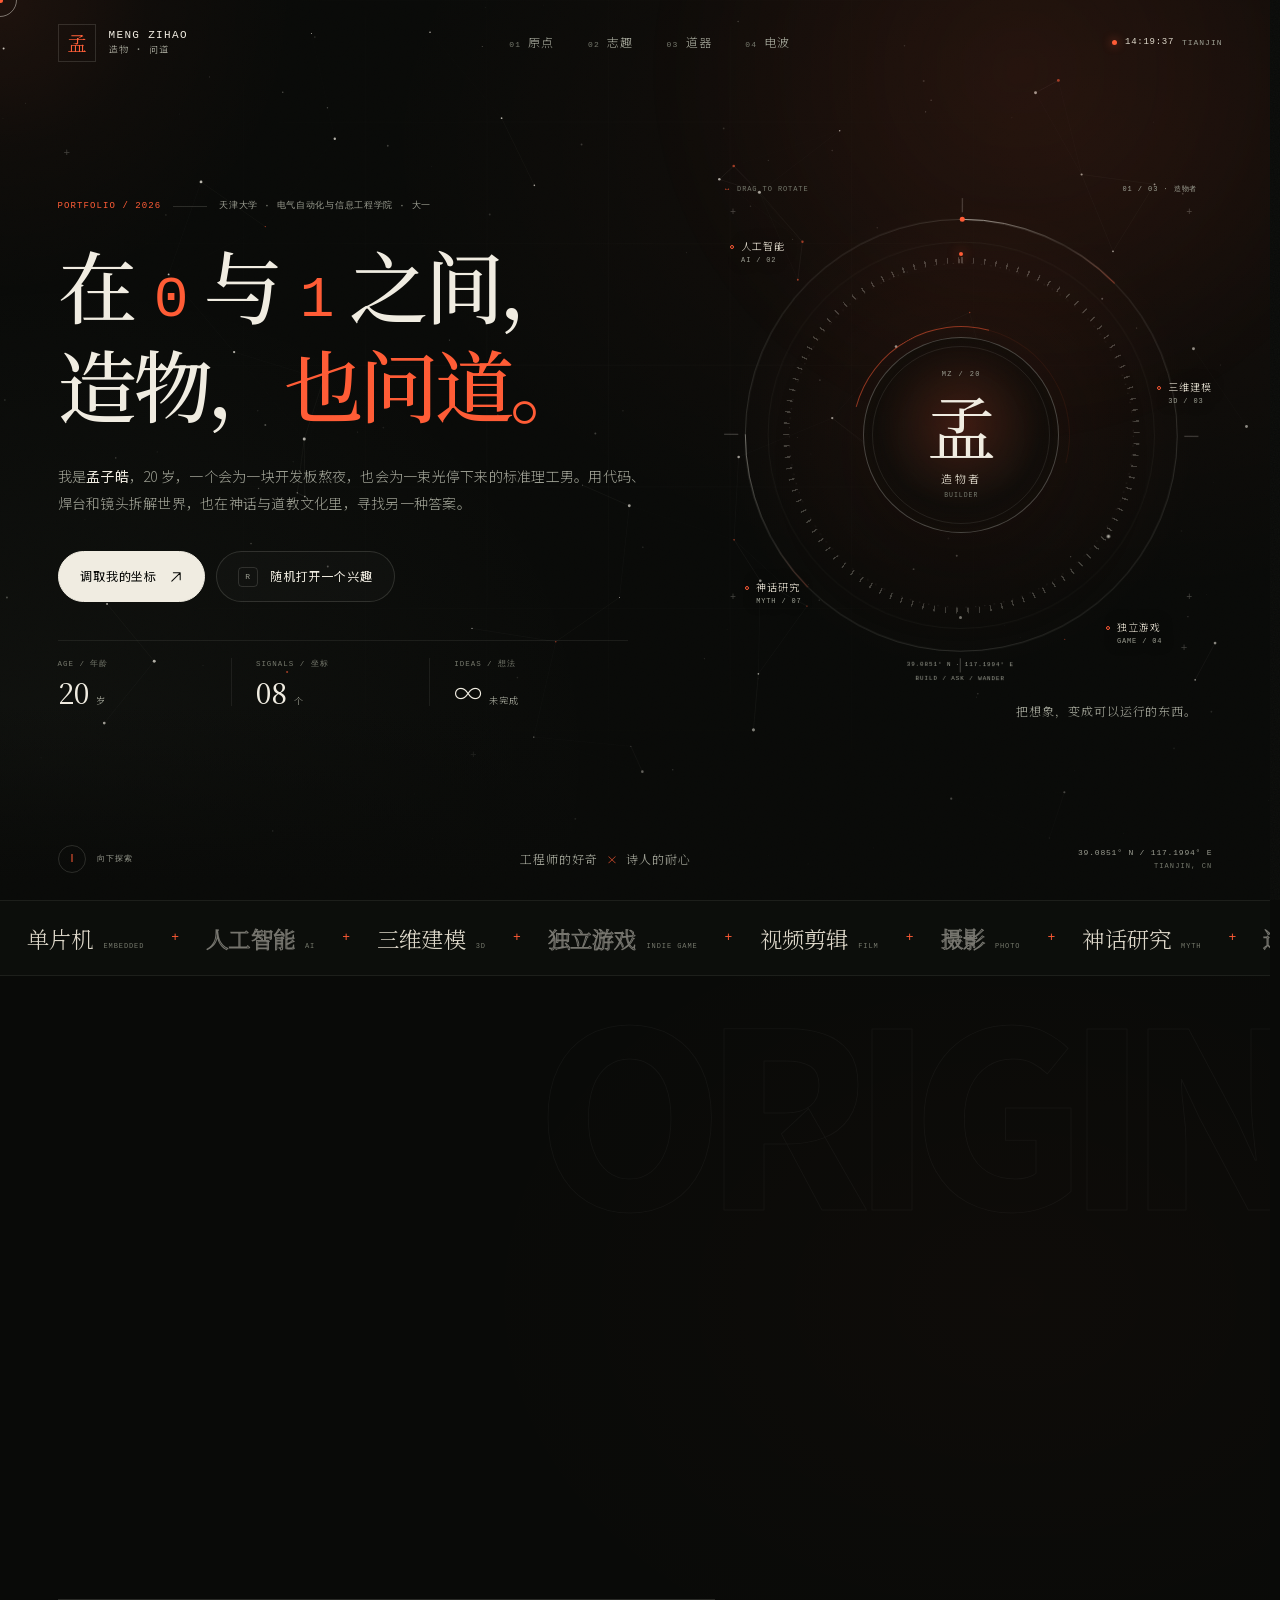
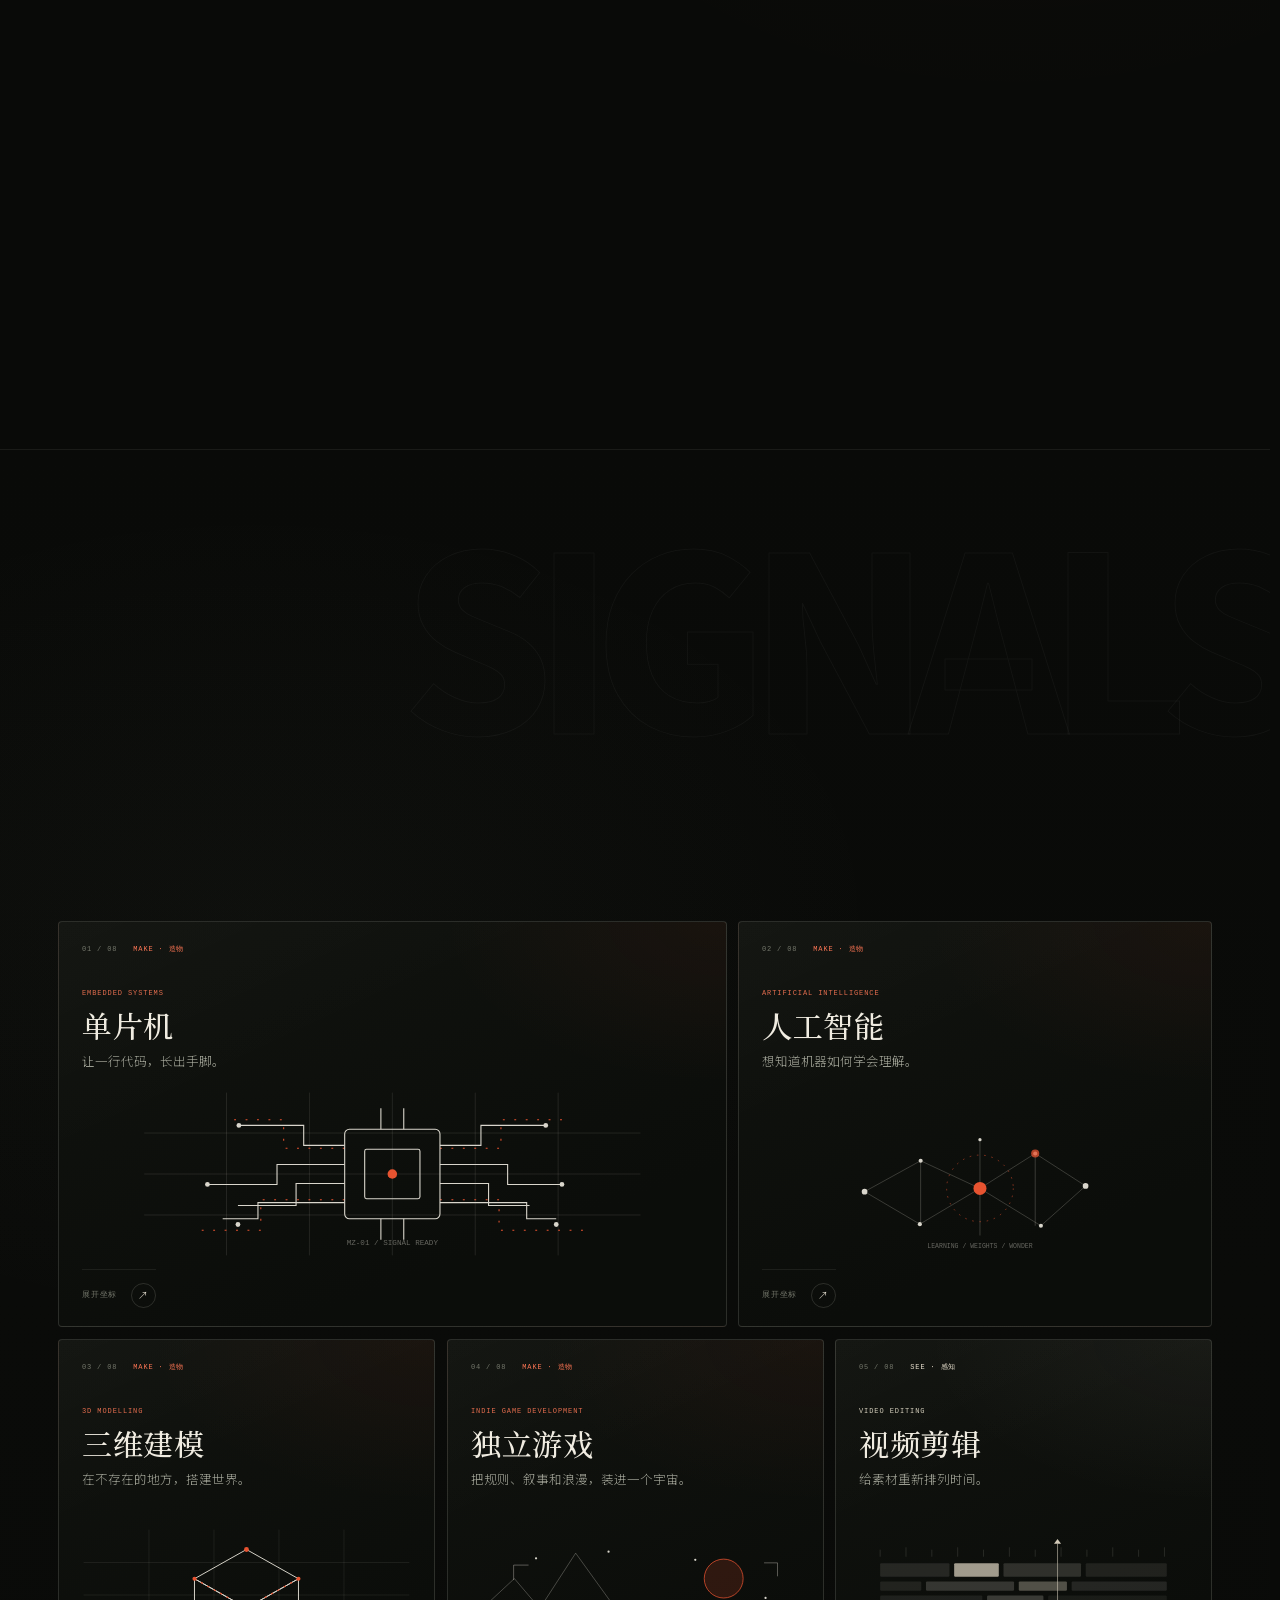
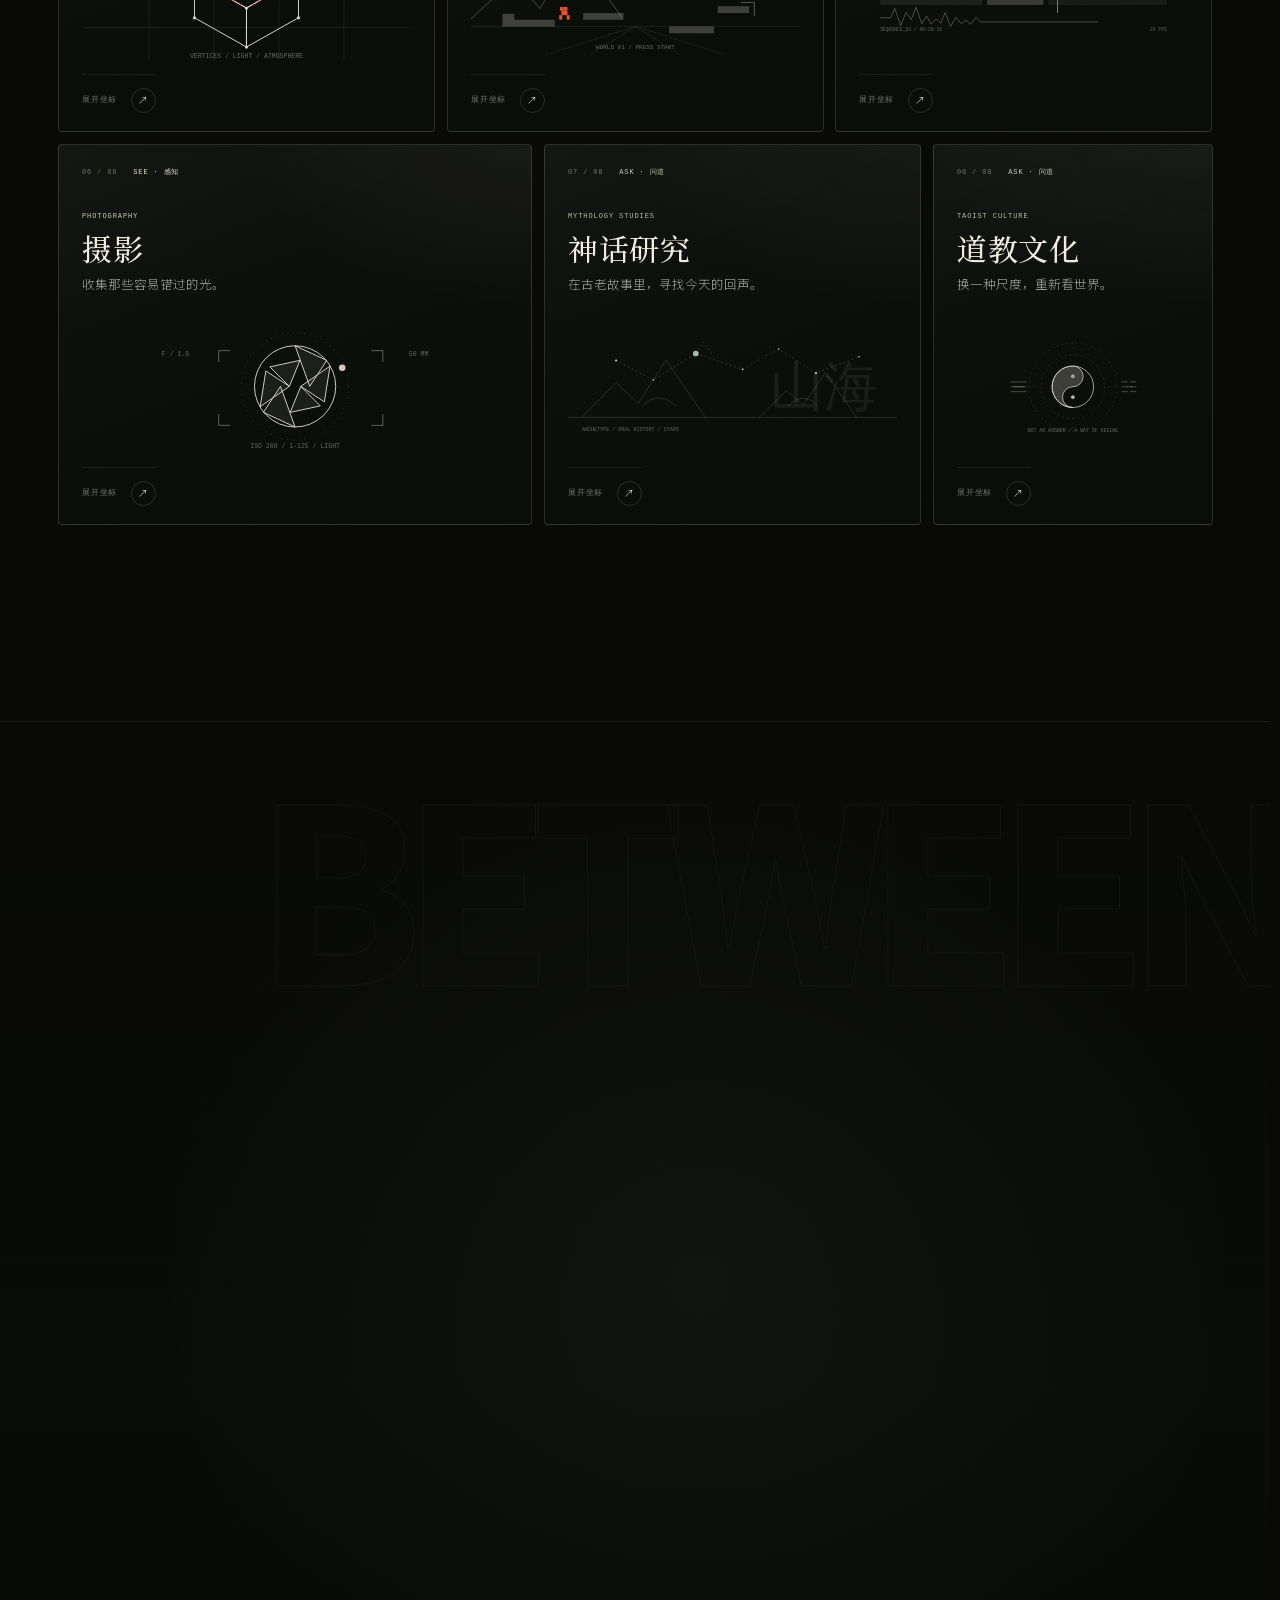
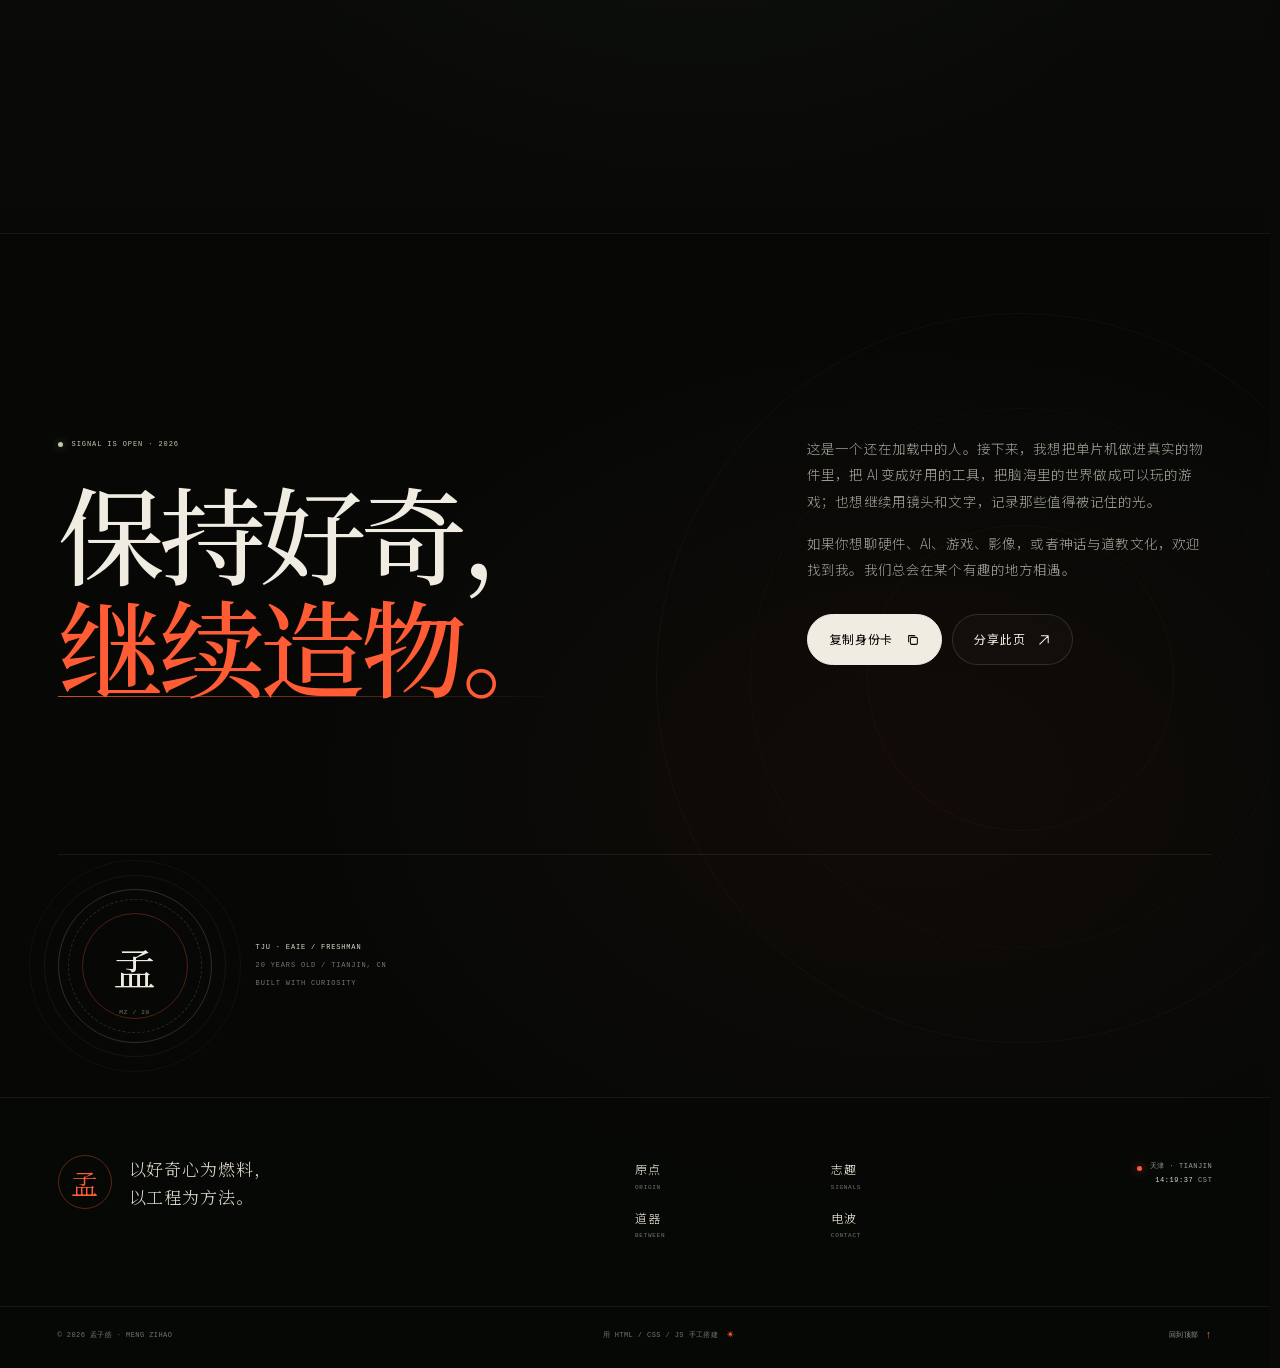
==== index.html @ 726aa1b9 "Add the personal site" ====
<!DOCTYPE html>
<html lang="zh-CN">
<head>
  <meta charset="UTF-8">
  <meta name="viewport" content="width=device-width, initial-scale=1.0">
  <meta name="theme-color" content="#090a08">
  <meta name="author" content="孟子皓">
  <meta name="description" content="孟子皓，天津大学电气自动化与信息工程学院大一学生。用代码、焊台与镜头拆解世界，也在神话与道教文化里寻找另一种答案。">
  <meta property="og:type" content="website">
  <meta property="og:title" content="孟子皓 · 造物与问道">
  <meta property="og:description" content="在 0 与 1 之间，造物，也问道。天津大学电气自动化与信息工程学院大一学生孟子皓的个人坐标。">
  <meta property="og:locale" content="zh_CN">
  <meta name="twitter:card" content="summary">
  <meta name="twitter:title" content="孟子皓 · 造物与问道">
  <meta name="twitter:description" content="在 0 与 1 之间，造物，也问道。">
  <title>孟子皓 · 造物与问道</title>
  <link rel="icon" href="data:image/svg+xml,%3Csvg xmlns='http://www.w3.org/2000/svg' viewBox='0 0 64 64'%3E%3Crect width='64' height='64' rx='12' fill='%23090a08'/%3E%3Ctext x='32' y='44' font-size='38' text-anchor='middle' fill='%23ff5b35' font-family='serif'%3E孟%3C/text%3E%3C/svg%3E">
  <link rel="stylesheet" href="assets/fonts.css">
  <link rel="stylesheet" href="assets/style.css">
</head>
<body class="is-loading">

  <div class="loader" id="loader" aria-hidden="true">
    <div class="loader-grid"></div>
    <div class="loader-top">
      <span>MENG ZIHAO</span>
      <span>PERSONAL INDEX / 2026</span>
    </div>
    <div class="loader-center">
      <span class="loader-mark">孟</span>
      <div class="loader-copy">
        <span class="loader-cn">正在建立信号连接</span>
        <span class="loader-en">INITIALIZING CURIOSITY</span>
      </div>
    </div>
    <div class="loader-bottom">
      <span>LOADING EXPERIENCE</span>
      <span class="loader-count" id="loaderCount">000</span>
    </div>
    <div class="loader-track"><span id="loaderBar"></span></div>
  </div>

  <div class="pointer-glow" aria-hidden="true"></div>
  <div class="grain" aria-hidden="true"></div>
  <div class="cursor-dot" id="cursorDot" aria-hidden="true"></div>
  <div class="cursor-ring" id="cursorRing" aria-hidden="true"><span>↗</span></div>
  <a class="skip-link" href="#main">跳到主要内容</a>

  <div class="scroll-progress" aria-hidden="true"><span id="progressBar"></span></div>

  <header class="site-header" id="siteHeader">
    <div class="header-inner">
      <a href="#top" class="brand" aria-label="孟子皓个人主页，回到顶部">
        <span class="brand-mark">孟</span>
        <span class="brand-type">MENG ZIHAO<small>造物 · 问道</small></span>
      </a>

      <nav class="desktop-nav" aria-label="主导航">
        <a href="#origin" class="nav-link" data-nav="origin"><span>01</span>原点</a>
        <a href="#signals" class="nav-link" data-nav="signals"><span>02</span>志趣</a>
        <a href="#dao" class="nav-link" data-nav="dao"><span>03</span>道器</a>
        <a href="#contact" class="nav-link" data-nav="contact"><span>04</span>电波</a>
      </nav>

      <div class="header-tools">
        <div class="header-clock" aria-label="天津当前时间">
          <span class="live-dot"></span>
          <span id="clock">--:--:--</span>
          <em>TIANJIN</em>
        </div>
        <button class="menu-toggle" id="menuToggle" type="button" aria-label="打开菜单" aria-expanded="false" aria-controls="mobileMenu">
          <span></span><span></span>
        </button>
      </div>
    </div>
  </header>

  <div class="mobile-menu" id="mobileMenu" aria-hidden="true">
    <div class="mobile-menu-inner">
      <span class="mobile-menu-label">INDEX / 目录</span>
      <nav aria-label="移动端导航">
        <a href="#origin"><span>01</span><strong>原点</strong><em>ORIGIN</em></a>
        <a href="#signals"><span>02</span><strong>志趣</strong><em>SIGNALS</em></a>
        <a href="#dao"><span>03</span><strong>道器</strong><em>BETWEEN</em></a>
        <a href="#contact"><span>04</span><strong>电波</strong><em>TRANSMISSION</em></a>
      </nav>
      <div class="mobile-menu-foot">
        <span>TJU · EAIE / 20</span>
        <span>保持好奇，继续造物。</span>
      </div>
    </div>
  </div>

  <main id="main">
    <section class="hero" id="top" aria-labelledby="heroTitle">
      <canvas id="field" aria-hidden="true"></canvas>
      <div class="hero-ambient" aria-hidden="true">
        <span class="hero-aura"></span>
        <span class="hero-cross cross-1">+</span>
        <span class="hero-cross cross-2">+</span>
        <span class="hero-cross cross-3">+</span>
        <span class="hero-grid"></span>
      </div>

      <div class="hero-inner page-pad">
        <div class="hero-copy">
          <div class="hero-kicker" data-hero="1">
            <span class="kicker-tag">PORTFOLIO / 2026</span>
            <span class="kicker-line"></span>
            <span class="kicker-text">天津大学 · 电气自动化与信息工程学院 · 大一</span>
          </div>

          <h1 class="hero-title" id="heroTitle">
            <span class="title-line"><span class="title-inner">在 <i>0</i> 与 <i>1</i> 之间，</span></span>
            <span class="title-line"><span class="title-inner">造物，<em>也问道。</em></span></span>
          </h1>

          <p class="hero-lede" data-hero="2">
            我是<strong>孟子皓</strong>，20 岁，一个会为一块开发板熬夜，也会为一束光停下来的<span class="no-wrap">标准理工男</span>。<span class="no-wrap">用代码</span>、焊台和镜头拆解世界，也在神话与道教文化里，寻找另一种答案。
          </p>

          <div class="hero-actions" data-hero="3">
            <a class="btn btn-solid magnetic" href="#signals">
              <span>调取我的坐标</span>
              <svg class="arr" viewBox="0 0 16 16" aria-hidden="true"><path d="M3.2 12.8 12.8 3.2M5 3.2h7.8V11"/></svg>
            </a>
            <button class="btn btn-ghost magnetic" id="randomInterest" type="button">
              <kbd>R</kbd>
              <span>随机打开一个兴趣</span>
            </button>
          </div>

          <dl class="hero-stats" data-hero="4">
            <div>
              <dt>AGE / 年龄</dt>
              <dd><span class="counter" data-target="20">00</span><small>岁</small></dd>
            </div>
            <div>
              <dt>SIGNALS / 坐标</dt>
              <dd><span class="counter" data-target="8">00</span><small>个</small></dd>
            </div>
            <div>
              <dt>IDEAS / 想法</dt>
              <dd><span class="infinity">∞</span><small>未完成</small></dd>
            </div>
          </dl>
        </div>

        <div class="hero-visual" data-hero="5">
          <div class="artifact-wrap">
            <div class="artifact" id="artifact" aria-label="互动星盘，可拖动旋转；点击中心切换身份关键词">
              <span class="artifact-corner ac-tl" aria-hidden="true">+</span>
              <span class="artifact-corner ac-tr" aria-hidden="true">+</span>
              <span class="artifact-corner ac-bl" aria-hidden="true">+</span>
              <span class="artifact-corner ac-br" aria-hidden="true">+</span>

              <div class="artifact-stage" id="artifactStage">
                <svg class="artifact-svg" id="artifactSvg" viewBox="0 0 640 640" aria-hidden="true">
                  <defs>
                    <radialGradient id="haloGrad">
                      <stop offset="0" stop-color="#ff5b35" stop-opacity=".11"></stop>
                      <stop offset=".5" stop-color="#ff5b35" stop-opacity=".035"></stop>
                      <stop offset="1" stop-color="#ff5b35" stop-opacity="0"></stop>
                    </radialGradient>
                    <linearGradient id="arcGrad" x1="0" y1="0" x2="1" y2="1">
                      <stop offset="0" stop-color="#f0ece1" stop-opacity=".7"></stop>
                      <stop offset=".55" stop-color="#f0ece1" stop-opacity=".05"></stop>
                      <stop offset="1" stop-color="#ff5b35" stop-opacity=".8"></stop>
                    </linearGradient>
                  </defs>
                  <circle cx="320" cy="320" r="300" fill="url(#haloGrad)"></circle>
                  <circle class="orbit-base" cx="320" cy="320" r="275"></circle>
                  <circle class="orbit-faint" cx="320" cy="320" r="246"></circle>
                  <circle class="orbit-dash" cx="320" cy="320" r="219"></circle>
                  <path class="orbit-arc" d="M320 45a275 275 0 0 1 194.4 80.6"></path>
                  <path class="orbit-arc orbit-arc-2" d="M45 320a275 275 0 0 0 80.6 194.4"></path>
                  <g class="orbit-satellite-ring">
                    <circle cx="320" cy="45" r="3.2" fill="#ff5b35"></circle>
                    <circle cx="508" cy="448" r="2.2" fill="#f0ece1" opacity=".7"></circle>
                  </g>
                  <g class="orbit-crosses">
                    <path d="M320 18v18M320 604v18M18 320h18M604 320h18"></path>
                  </g>
                  <g class="orbit-data">
                    <text x="320" y="614" text-anchor="middle">39.0851° N · 117.1994° E</text>
                    <text x="320" y="632" text-anchor="middle">BUILD / ASK / WANDER</text>
                  </g>
                </svg>

                <div class="artifact-ticks" aria-hidden="true"></div>
                <span class="orbit-satellite orbit-satellite-a" aria-hidden="true"></span>
                <span class="orbit-satellite orbit-satellite-b" aria-hidden="true"></span>

                <div class="artifact-labels" aria-hidden="true">
                  <span class="art-label art-label-1">人工智能<small>AI / 02</small></span>
                  <span class="art-label art-label-2">三维建模<small>3D / 03</small></span>
                  <span class="art-label art-label-3">神话研究<small>MYTH / 07</small></span>
                  <span class="art-label art-label-4">独立游戏<small>GAME / 04</small></span>
                </div>

                <button class="artifact-core" id="coreBtn" type="button" aria-label="点击切换身份关键词">
                  <span class="core-ripple" id="coreRipple" aria-hidden="true"></span>
                  <span class="core-kicker">MZ / 20</span>
                  <span class="core-glyph" id="coreGlyph">孟</span>
                  <span class="core-label" id="coreLabel">造物者</span>
                  <span class="core-en" id="coreEn">BUILDER</span>
                </button>
              </div>

              <div class="artifact-bottom">
                <span class="drag-hint"><i>↔</i><span class="drag-mouse">DRAG TO ROTATE</span><span class="drag-touch">TAP THE CORE</span></span>
                <span class="core-state" id="coreState">01 / 03 · 造物者</span>
              </div>
            </div>
            <p class="artifact-note" id="artifactNote" aria-live="polite">把想象，变成可以运行的东西。</p>
          </div>
        </div>
      </div>

      <div class="hero-bottom page-pad" data-hero="6">
        <a class="scroll-cue" href="#origin" aria-label="向下滚动到原点">
          <span class="scroll-ring"><i></i></span>
          <span>向下探索</span>
        </a>
        <p class="hero-motto">工程师的好奇 <i>×</i> 诗人的耐心</p>
        <div class="hero-coords">
          <span>39.0851° N / 117.1994° E</span>
          <em>TIANJIN, CN</em>
        </div>
      </div>
    </section>

    <div class="signal-strip" aria-hidden="true">
      <div class="strip-track">
        <div class="strip-group">
          <span>单片机<small>EMBEDDED</small></span><i>+</i>
          <span class="strip-outline">人工智能<small>AI</small></span><i>+</i>
          <span>三维建模<small>3D</small></span><i>+</i>
          <span class="strip-outline">独立游戏<small>INDIE GAME</small></span><i>+</i>
          <span>视频剪辑<small>FILM</small></span><i>+</i>
          <span class="strip-outline">摄影<small>PHOTO</small></span><i>+</i>
          <span>神话研究<small>MYTH</small></span><i>+</i>
          <span class="strip-outline">道教文化<small>TAOISM</small></span><i>+</i>
        </div>
        <div class="strip-group">
          <span>单片机<small>EMBEDDED</small></span><i>+</i>
          <span class="strip-outline">人工智能<small>AI</small></span><i>+</i>
          <span>三维建模<small>3D</small></span><i>+</i>
          <span class="strip-outline">独立游戏<small>INDIE GAME</small></span><i>+</i>
          <span>视频剪辑<small>FILM</small></span><i>+</i>
          <span class="strip-outline">摄影<small>PHOTO</small></span><i>+</i>
          <span>神话研究<small>MYTH</small></span><i>+</i>
          <span class="strip-outline">道教文化<small>TAOISM</small></span><i>+</i>
        </div>
      </div>
    </div>

    <section class="section origin" id="origin" aria-labelledby="originTitle">
      <span class="ghost-word ghost-origin" aria-hidden="true">ORIGIN</span>
      <div class="section-shell page-pad">
        <div class="section-marker reveal">
          <span class="section-num">01</span>
          <span class="section-label">原点 / ORIGIN</span>
          <span class="section-rule"></span>
          <span class="section-side">SCROLL / 001</span>
        </div>

        <div class="origin-grid">
          <div class="origin-main">
            <h2 class="display-heading reveal" id="originTitle">
              标准理工男，<br><em>不标准</em>的好奇心。
            </h2>

            <div class="origin-copy">
              <p class="lead reveal" style="--delay:.06s">
                我今年 20 岁，在天津大学电气自动化与信息工程学院读大一。喜欢把东西拆开，研究它为什么能工作；更享受把它重新装回去时，让它多出一点原来说明书里没有的功能。
              </p>
              <p class="reveal" style="--delay:.12s">
                单片机、人工智能、三维建模和独立游戏，是我和「造物」相处的四种方式；摄影、剪辑、神话与道教文化，则是我理解世界、安放想象的方式。理性和浪漫并不冲突——它们只是同一套系统里，两条互相校准的信号。
              </p>
            </div>

            <div class="principles">
              <article class="principle reveal" style="--delay:.04s">
                <span class="principle-num">01</span>
                <div class="principle-body">
                  <h3>先拆开 <em>DECONSTRUCT</em></h3>
                  <p>看到一个东西，先想知道它怎么运转。</p>
                </div>
                <span class="principle-icon" aria-hidden="true">+</span>
              </article>
              <article class="principle reveal" style="--delay:.1s">
                <span class="principle-num">02</span>
                <div class="principle-body">
                  <h3>再动手 <em>MAKE</em></h3>
                  <p>让想法通电，变成能看见、能触摸的结果。</p>
                </div>
                <span class="principle-icon" aria-hidden="true">+</span>
              </article>
              <article class="principle reveal" style="--delay:.16s">
                <span class="principle-num">03</span>
                <div class="principle-body">
                  <h3>留一点白 <em>LEAVE SPACE</em></h3>
                  <p>给未知留位置，答案才有继续生长的可能。</p>
                </div>
                <span class="principle-icon" aria-hidden="true">+</span>
              </article>
            </div>
          </div>

          <aside class="origin-aside reveal" style="--delay:.08s" aria-label="孟子皓身份卡">
            <div class="id-card" id="idCard" data-tilt>
              <span class="id-shine" aria-hidden="true"></span>
              <div class="id-top">
                <span>IDENTITY / 001</span>
                <span class="id-status"><i></i>ACTIVE</span>
              </div>

              <div class="id-main">
                <span class="id-avatar">孟</span>
                <div class="id-name">
                  <h3>孟子皓</h3>
                  <p>MENG ZIHAO</p>
                </div>
                <span class="id-age">20</span>
              </div>

              <div class="id-line"></div>

              <dl class="id-data">
                <div><dt>学校 / SCHOOL</dt><dd>天津大学</dd></div>
                <div><dt>学院 / FACULTY</dt><dd>电气自动化与信息工程学院</dd></div>
                <div><dt>阶段 / YEAR</dt><dd>本科一年级</dd></div>
                <div><dt>坐标 / BASE</dt><dd>天津 · TIANJIN</dd></div>
              </dl>

              <div class="id-tags">
                <span>标准理工男</span>
                <span>造物中</span>
                <span>好奇心过载</span>
              </div>

              <div class="id-bottom">
                <div class="id-barcode" aria-hidden="true"></div>
                <div class="id-sign">
                  <span>SIGNAL</span>
                  <svg viewBox="0 0 84 22" aria-hidden="true">
                    <path d="M1 11h8l4-8 5 16 5-12 4 7 5-11 4 16 5-8h9l4-5 3 11 4-6h13"></path>
                  </svg>
                </div>
              </div>
            </div>
            <p class="aside-note"><span>+</span> 比起给自己贴标签，我更想保持一种状态：好奇，动手，然后继续追问。</p>
          </aside>
        </div>
      </div>
    </section>

    <section class="section signals" id="signals" aria-labelledby="signalsTitle">
      <span class="ghost-word ghost-signals" aria-hidden="true">SIGNALS</span>
      <div class="section-shell page-pad">
        <div class="section-marker reveal">
          <span class="section-num">02</span>
          <span class="section-label">志趣 / SIGNALS</span>
          <span class="section-rule"></span>
          <span class="section-side">EIGHT FREQUENCIES</span>
        </div>

        <div class="signals-head">
          <h2 class="display-heading reveal" id="signalsTitle">
            八种与世界<br><em>对话</em>的方式。
          </h2>
          <div class="signals-intro">
            <p class="reveal" style="--delay:.08s">
              从硬件到神话，这些坐标共同构成了我。它们不是并列的技能清单，而是八种看世界的焦距——点开任意一个，看看它在我这里意味着什么。
            </p>
            <button class="text-action reveal" id="randomInterest2" type="button" style="--delay:.14s">
              <span class="text-action-dot"></span>
              <span>随机抽一个坐标</span>
              <kbd>R</kbd>
              <svg class="arr" viewBox="0 0 16 16" aria-hidden="true"><path d="M3.2 12.8 12.8 3.2M5 3.2h7.8V11"/></svg>
            </button>
          </div>
        </div>

        <div class="filter-bar reveal" style="--delay:.06s" role="group" aria-label="按类别筛选兴趣">
          <div class="filter-options">
            <button class="filter-btn is-active" type="button" data-filter="all" aria-pressed="true">全部 <span>08</span></button>
            <button class="filter-btn" type="button" data-filter="make" aria-pressed="false"><i class="filter-dot dot-make"></i>造物 <span>04</span></button>
            <button class="filter-btn" type="button" data-filter="see" aria-pressed="false"><i class="filter-dot dot-see"></i>感知 <span>02</span></button>
            <button class="filter-btn" type="button" data-filter="ask" aria-pressed="false"><i class="filter-dot dot-ask"></i>问道 <span>02</span></button>
          </div>
          <span class="filter-hint">SELECT A FREQUENCY</span>
        </div>

        <div class="interest-grid" id="interestGrid">
          <button class="interest-card card-wide" type="button" data-key="mcu" data-category="make" data-cursor="open" style="--accent:#ff5b35" aria-haspopup="dialog">
            <span class="card-top"><span class="card-id">01 / 08</span><span class="card-cat">MAKE · 造物</span></span>
            <span class="card-body">
              <span class="card-en">EMBEDDED SYSTEMS</span>
              <span class="card-title">单片机</span>
              <span class="card-summary">让一行代码，长出手脚。</span>
            </span>
            <span class="card-art" aria-hidden="true">
              <svg viewBox="0 0 520 170" fill="none">
                <g class="art-grid" stroke="currentColor" stroke-opacity=".12">
                  <path d="M0 42h520M0 85h520M0 128h520M86 0v170M173 0v170M260 0v170M347 0v170M434 0v170"/>
                </g>
                <g class="mcu-traces" stroke="var(--accent)" stroke-width="1.1">
                  <path class="trace-pulse trace-a" d="M210 58H146V28H86"/>
                  <path class="trace-pulse trace-b" d="M310 58h64V28h70"/>
                  <path class="trace-pulse trace-c" d="M210 112H122V144H56"/>
                  <path class="trace-pulse trace-d" d="M310 112h62v32h90"/>
                </g>
                <g stroke="currentColor" stroke-width="1.15">
                  <rect x="210" y="38" width="100" height="94" rx="5"/>
                  <rect x="231" y="59" width="58" height="52" rx="2"/>
                  <path d="M210 55h-43V34H99M210 75h-71v21H66M210 95h-51v23H98M210 115h-91v17H82M310 55h43V34h68M310 75h71v21h57M310 95h51v23h43M310 115h91v17h31"/>
                  <path d="M248 38V16M272 38V16M248 132v22M272 132v22"/>
                </g>
                <g fill="currentColor">
                  <circle cx="99" cy="34" r="2.5"/><circle cx="66" cy="96" r="2.5"/>
                  <circle cx="98" cy="138" r="2.5"/><circle cx="421" cy="34" r="2.5"/>
                  <circle cx="438" cy="96" r="2.5"/><circle cx="432" cy="138" r="2.5"/>
                </g>
                <circle class="mcu-led" cx="260" cy="85" r="5" fill="var(--accent)"/>
                <text x="260" y="160" text-anchor="middle" fill="currentColor" fill-opacity=".44" font-family="monospace" font-size="8">MZ-01 / SIGNAL READY</text>
              </svg>
            </span>
            <span class="card-foot"><span>展开坐标</span><span class="card-open">↗</span></span>
          </button>

          <button class="interest-card" type="button" data-key="ai" data-category="make" data-cursor="open" style="--accent:#ff5b35" aria-haspopup="dialog">
            <span class="card-top"><span class="card-id">02 / 08</span><span class="card-cat">MAKE · 造物</span></span>
            <span class="card-body">
              <span class="card-en">ARTIFICIAL INTELLIGENCE</span>
              <span class="card-title">人工智能</span>
              <span class="card-summary">想知道机器如何学会理解。</span>
            </span>
            <span class="card-art" aria-hidden="true">
              <svg viewBox="0 0 420 160" fill="none">
                <g class="ai-links" stroke="currentColor" stroke-opacity=".28">
                  <path d="M74 82 143 44 216 78 284 35 346 75"/>
                  <path d="M74 82 142 122 216 78 291 124 346 75"/>
                  <path d="M143 44v78M284 35v89M216 78v58M216 78V18"/>
                </g>
                <g fill="currentColor">
                  <circle cx="74" cy="82" r="3.5"/><circle cx="143" cy="44" r="2.5"/>
                  <circle cx="142" cy="122" r="2.5"/><circle cx="216" cy="78" r="4"/>
                  <circle cx="216" cy="18" r="2"/><circle cx="284" cy="35" r="2.5"/>
                  <circle cx="291" cy="124" r="2.5"/><circle cx="346" cy="75" r="3.5"/>
                </g>
                <circle class="ai-orbit" cx="216" cy="78" r="41" stroke="var(--accent)" stroke-opacity=".65" stroke-dasharray="2 7"/>
                <circle cx="216" cy="78" r="8" fill="var(--accent)"/>
                <circle cx="284" cy="35" r="5" fill="var(--accent)" fill-opacity=".75"/>
                <text x="216" y="151" text-anchor="middle" fill="currentColor" fill-opacity=".44" font-family="monospace" font-size="8">LEARNING / WEIGHTS / WONDER</text>
              </svg>
            </span>
            <span class="card-foot"><span>展开坐标</span><span class="card-open">↗</span></span>
          </button>

          <button class="interest-card" type="button" data-key="threed" data-category="make" data-cursor="open" style="--accent:#ff5b35" aria-haspopup="dialog">
            <span class="card-top"><span class="card-id">03 / 08</span><span class="card-cat">MAKE · 造物</span></span>
            <span class="card-body">
              <span class="card-en">3D MODELLING</span>
              <span class="card-title">三维建模</span>
              <span class="card-summary">在不存在的地方，搭建世界。</span>
            </span>
            <span class="card-art" aria-hidden="true">
              <svg viewBox="0 0 400 160" fill="none">
                <g class="art-grid" stroke="currentColor" stroke-opacity=".1">
                  <path d="M0 40h400M0 80h400M0 120h400M80 0v160M160 0v160M240 0v160M320 0v160"/>
                </g>
                <g class="cube-lines" stroke="currentColor" stroke-width="1.2">
                  <path d="m200 24 64 36-64 36-64-36 64-36Z"/>
                  <path d="m136 60 64 36v48l-64-36V60ZM264 60l-64 36v48l64-36V60Z"/>
                  <path d="M200 96v48" stroke-opacity=".3"/>
                </g>
                <path class="cube-scan" d="m136 60 64 36 64-36" stroke="var(--accent)" stroke-width="1.4" stroke-dasharray="3 6"/>
                <g fill="var(--accent)">
                  <circle cx="200" cy="24" r="3"/><circle cx="136" cy="60" r="2.5"/>
                  <circle cx="264" cy="60" r="2.5"/>
                </g>
                <g fill="currentColor">
                  <circle cx="200" cy="96" r="2"/><circle cx="200" cy="144" r="2"/>
                  <circle cx="136" cy="108" r="2"/><circle cx="264" cy="108" r="2"/>
                </g>
                <text x="200" y="158" text-anchor="middle" fill="currentColor" fill-opacity=".44" font-family="monospace" font-size="8">VERTICES / LIGHT / ATMOSPHERE</text>
              </svg>
            </span>
            <span class="card-foot"><span>展开坐标</span><span class="card-open">↗</span></span>
          </button>

          <button class="interest-card" type="button" data-key="game" data-category="make" data-cursor="open" style="--accent:#ff5b35" aria-haspopup="dialog">
            <span class="card-top"><span class="card-id">04 / 08</span><span class="card-cat">MAKE · 造物</span></span>
            <span class="card-body">
              <span class="card-en">INDIE GAME DEVELOPMENT</span>
              <span class="card-title">独立游戏</span>
              <span class="card-summary">把规则、叙事和浪漫，装进一个宇宙。</span>
            </span>
            <span class="card-art" aria-hidden="true">
              <svg viewBox="0 0 440 160" fill="none">
                <g stroke="currentColor" stroke-opacity=".12">
                  <path d="M0 122h440M220 122 160 160M220 122l60 38M220 122 100 160M220 122l120 38"/>
                </g>
                <path d="m0 112 58-54 34 40 48-74 62 86" stroke="currentColor" stroke-opacity=".32" stroke-width="1.2"/>
                <circle class="game-sun" cx="338" cy="58" r="26" fill="var(--accent)" fill-opacity=".16" stroke="var(--accent)" stroke-width="1"/>
                <path d="M42 122h70v-9H58v-8H42v17ZM150 113h54v-9h-54v9ZM265 131h60v-9h-60v9ZM330 104h42v-9h-42v9Z" fill="currentColor" fill-opacity=".25"/>
                <g class="pixel-player" fill="var(--accent)">
                  <rect x="119" y="96" width="5" height="5"/>
                  <rect x="124" y="96" width="5" height="5"/>
                  <rect x="121" y="101" width="8" height="6"/>
                  <rect x="118" y="107" width="4" height="6"/>
                  <rect x="128" y="107" width="4" height="6"/>
                </g>
                <g stroke="currentColor" stroke-opacity=".5">
                  <path d="M77 40h-20v20M361 90h18v18M392 37h18v18"/>
                </g>
                <g fill="currentColor">
                  <circle cx="87" cy="31" r="1.5"/><circle cx="184" cy="22" r="1.5"/>
                  <circle cx="394" cy="84" r="1.5"/><circle cx="300" cy="33" r="1.5"/>
                </g>
                <text x="220" y="152" text-anchor="middle" fill="currentColor" fill-opacity=".44" font-family="monospace" font-size="8">WORLD 01 / PRESS START</text>
              </svg>
            </span>
            <span class="card-foot"><span>展开坐标</span><span class="card-open">↗</span></span>
          </button>

          <button class="interest-card card-wide" type="button" data-key="video" data-category="see" data-cursor="open" style="--accent:#e8dfcb" aria-haspopup="dialog">
            <span class="card-top"><span class="card-id">05 / 08</span><span class="card-cat">SEE · 感知</span></span>
            <span class="card-body">
              <span class="card-en">VIDEO EDITING</span>
              <span class="card-title">视频剪辑</span>
              <span class="card-summary">给素材重新排列时间。</span>
            </span>
            <span class="card-art" aria-hidden="true">
              <svg viewBox="0 0 560 170" fill="none">
                <g class="video-ruler" stroke="currentColor" stroke-opacity=".23">
                  <path d="M36 24v12M80 20v16M124 24v12M168 20v16M212 24v12M256 20v16M300 24v12M344 20v16M388 24v12M432 20v16M476 24v12M520 20v16"/>
                </g>
                <g class="video-clips">
                  <rect x="36" y="47" width="118" height="23" rx="2" fill="currentColor" fill-opacity=".12"/>
                  <rect x="162" y="47" width="76" height="23" rx="2" fill="var(--accent)" fill-opacity=".75"/>
                  <rect x="246" y="47" width="132" height="23" rx="2" fill="currentColor" fill-opacity=".17"/>
                  <rect x="386" y="47" width="138" height="23" rx="2" fill="currentColor" fill-opacity=".1"/>
                  <rect x="36" y="78" width="70" height="16" rx="2" fill="currentColor" fill-opacity=".1"/>
                  <rect x="114" y="78" width="150" height="16" rx="2" fill="currentColor" fill-opacity=".2"/>
                  <rect x="272" y="78" width="82" height="16" rx="2" fill="var(--accent)" fill-opacity=".35"/>
                  <rect x="362" y="78" width="162" height="16" rx="2" fill="currentColor" fill-opacity=".12"/>
                  <rect x="36" y="102" width="174" height="16" rx="2" fill="currentColor" fill-opacity=".09"/>
                  <rect x="218" y="102" width="96" height="16" rx="2" fill="currentColor" fill-opacity=".22"/>
                  <rect x="322" y="102" width="202" height="16" rx="2" fill="currentColor" fill-opacity=".07"/>
                </g>
                <path class="video-wave" d="M36 140h18l7-16 10 29 9-22 9 12 8-21 10 28 8-13 8 14 8-9 8 7 8-18 9 24 9-16 9 11 8-6 8 7 9-12 8 8h200" stroke="var(--accent)" stroke-opacity=".55"/>
                <g class="video-playhead">
                  <path d="M338 14v118" stroke="var(--accent)"/>
                  <path d="m332 14 6-8 6 8" fill="var(--accent)"/>
                </g>
                <text x="36" y="162" fill="currentColor" fill-opacity=".44" font-family="monospace" font-size="8">SEQUENCE_03 / 00:20:26</text>
                <text x="524" y="162" text-anchor="end" fill="currentColor" fill-opacity=".44" font-family="monospace" font-size="8">24 FPS</text>
              </svg>
            </span>
            <span class="card-foot"><span>展开坐标</span><span class="card-open">↗</span></span>
          </button>

          <button class="interest-card" type="button" data-key="photo" data-category="see" data-cursor="open" style="--accent:#e8dfcb" aria-haspopup="dialog">
            <span class="card-top"><span class="card-id">06 / 08</span><span class="card-cat">SEE · 感知</span></span>
            <span class="card-body">
              <span class="card-en">PHOTOGRAPHY</span>
              <span class="card-title">摄影</span>
              <span class="card-summary">收集那些容易错过的光。</span>
            </span>
            <span class="card-art" aria-hidden="true">
              <svg viewBox="0 0 400 160" fill="none">
                <g class="aperture" stroke="currentColor" stroke-width="1.15">
                  <circle cx="200" cy="78" r="50"/>
                  <path d="M200 28 239 46 218 78Z" fill="currentColor" fill-opacity=".08"/>
                  <path d="M243 53 236 97 207 78Z" fill="currentColor" fill-opacity=".08"/>
                  <path d="M231 102 194 110 207 78Z" fill="currentColor" fill-opacity=".08"/>
                  <path d="M200 128 161 110 182 78Z" fill="currentColor" fill-opacity=".08"/>
                  <path d="M157 103 164 59 193 78Z" fill="currentColor" fill-opacity=".08"/>
                  <path d="M169 54 206 46 193 78Z" fill="currentColor" fill-opacity=".08"/>
                  <circle cx="200" cy="78" r="66" stroke-opacity=".24" stroke-dasharray="1 6"/>
                </g>
                <g class="focus-frame" stroke="currentColor" stroke-opacity=".5">
                  <path d="M106 48V34h14M294 34h14v14M308 112v14h-14M120 126h-14v-14"/>
                </g>
                <circle class="photo-dot" cx="258" cy="55" r="4" fill="var(--accent)"/>
                <text x="36" y="40" fill="currentColor" fill-opacity=".44" font-family="monospace" font-size="8">F / 1.8</text>
                <text x="364" y="40" text-anchor="end" fill="currentColor" fill-opacity=".44" font-family="monospace" font-size="8">50 MM</text>
                <text x="200" y="154" text-anchor="middle" fill="currentColor" fill-opacity=".44" font-family="monospace" font-size="8">ISO 200 / 1-125 / LIGHT</text>
              </svg>
            </span>
            <span class="card-foot"><span>展开坐标</span><span class="card-open">↗</span></span>
          </button>

          <button class="interest-card card-wide" type="button" data-key="myth" data-category="ask" data-cursor="open" style="--accent:#bccbae" aria-haspopup="dialog">
            <span class="card-top"><span class="card-id">07 / 08</span><span class="card-cat">ASK · 问道</span></span>
            <span class="card-body">
              <span class="card-en">MYTHOLOGY STUDIES</span>
              <span class="card-title">神话研究</span>
              <span class="card-summary">在古老故事里，寻找今天的回声。</span>
            </span>
            <span class="card-art" aria-hidden="true">
              <svg viewBox="0 0 520 160" fill="none">
                <text x="404" y="112" text-anchor="middle" fill="currentColor" fill-opacity=".08" font-family="serif" font-size="86">山海</text>
                <path d="M0 132h520M22 132l54-55 35 33 44-69 62 91M302 132l43-42 27 22 35-51 49 71" stroke="currentColor" stroke-opacity=".24"/>
                <g class="myth-stars" fill="currentColor">
                  <circle cx="76" cy="42" r="1.6"/><circle cx="135" cy="73" r="1.2"/>
                  <circle cx="202" cy="31" r="2"/><circle cx="276" cy="56" r="1.4"/>
                  <circle cx="333" cy="24" r="1.2"/><circle cx="392" cy="62" r="1.7"/>
                  <circle cx="460" cy="36" r="1.2"/>
                </g>
                <g class="myth-lines" stroke="var(--accent)" stroke-opacity=".5" stroke-dasharray="2 5">
                  <path d="m76 42 59 31 67-42 74 25 57-32 59 38 68-26"/>
                  <path d="m202 31 12-18 15 21"/>
                </g>
                <circle class="myth-star" cx="202" cy="31" r="4.5" fill="var(--accent)"/>
                <path d="M118 114c18-17 34-17 52 0M348 114c16-16 31-16 47 0" stroke="currentColor" stroke-opacity=".25"/>
                <text x="22" y="154" fill="currentColor" fill-opacity=".44" font-family="monospace" font-size="8">ARCHETYPE / ORAL HISTORY / STARS</text>
              </svg>
            </span>
            <span class="card-foot"><span>展开坐标</span><span class="card-open">↗</span></span>
          </button>

          <button class="interest-card" type="button" data-key="tao" data-category="ask" data-cursor="open" style="--accent:#bccbae" aria-haspopup="dialog">
            <span class="card-top"><span class="card-id">08 / 08</span><span class="card-cat">ASK · 问道</span></span>
            <span class="card-body">
              <span class="card-en">TAOIST CULTURE</span>
              <span class="card-title">道教文化</span>
              <span class="card-summary">换一种尺度，重新看世界。</span>
            </span>
            <span class="card-art" aria-hidden="true">
              <svg viewBox="0 0 380 160" fill="none">
                <g class="tao-orbit" stroke="currentColor" stroke-opacity=".26" stroke-dasharray="2 6">
                  <circle cx="190" cy="78" r="72"/>
                  <circle cx="190" cy="78" r="52"/>
                  <path d="M190 6v14M190 136v14M118 78h14M248 78h14"/>
                </g>
                <g class="taiji" stroke="currentColor" stroke-width="1.2">
                  <circle cx="190" cy="78" r="34"/>
                  <path d="M190 44a17 17 0 0 1 0 34 17 17 0 0 0 0 34 34 34 0 0 1 0-68Z" fill="currentColor" fill-opacity=".24"/>
                  <circle cx="190" cy="61" r="2.4" fill="currentColor" fill-opacity=".55"/>
                  <circle cx="190" cy="95" r="2.4" fill="var(--accent)"/>
                </g>
                <g class="trigram-marks" stroke="var(--accent)" stroke-opacity=".6">
                  <path d="M92 78h18M88 70h26M88 78h26M88 86h26"/>
                  <path d="M270 70h26M270 78h26M270 86h26M278 78h10" stroke-dasharray="10 4"/>
                </g>
                <text x="190" y="152" text-anchor="middle" fill="currentColor" fill-opacity=".44" font-family="monospace" font-size="8">NOT AN ANSWER / A WAY OF SEEING</text>
              </svg>
            </span>
            <span class="card-foot"><span>展开坐标</span><span class="card-open">↗</span></span>
          </button>
        </div>

        <p class="grid-note reveal">
          <span class="grid-note-mark">✳</span>
          八个坐标，不是八种人设；它们只是我看世界的八种焦距。
          <span class="grid-note-end">TJU · EAIE / 20</span>
        </p>
      </div>
    </section>

    <section class="section dao" id="dao" aria-labelledby="daoTitle">
      <span class="ghost-word ghost-dao" aria-hidden="true">BETWEEN</span>
      <div class="section-shell page-pad">
        <div class="section-marker reveal">
          <span class="section-num">03</span>
          <span class="section-label">道器 / BETWEEN</span>
          <span class="section-rule"></span>
          <span class="section-side">SILICON &amp; SPIRIT</span>
        </div>

        <div class="dao-head">
          <h2 class="display-heading reveal" id="daoTitle">
            以硅造器，<br>以道<em>观心</em>。
          </h2>
          <div class="dao-head-copy">
            <p class="reveal" style="--delay:.06s">
              写代码时，世界是可被拆解的；读神话时，世界又恢复成一片留白。这两种视角，在我这里不是对立，而是彼此的补光。
            </p>
            <p class="reveal" style="--delay:.12s">
              工程训练我把问题变成模块，寻找因果与边界；道教文化和神话让我看到尺度、变化与不可穷尽。器，是手中的方法；道，是心里的尺度。
            </p>
          </div>
        </div>

        <div class="dao-stage">
          <div class="dao-copy reveal">
            <span class="dao-quote-mark">“</span>
            <blockquote>形而上者谓之道，<br>形而下者谓之器。</blockquote>
            <cite>《周易 · 系辞上》</cite>
            <div class="dao-code">
              <span>// A SMALL PRAYER FOR BUILDERS</span>
              <p>while (curious) {<br>&nbsp;&nbsp;build();<br>&nbsp;&nbsp;question();<br>}</p>
            </div>
            <p class="dao-copy-note">点击右侧八卦中的任意一卦，看看古老的目光如何照进今天的工程问题。</p>
          </div>

          <div class="bagua-column reveal" style="--delay:.08s">
            <div class="bagua" id="bagua" aria-label="八卦互动罗盘">
              <span class="bagua-glow" aria-hidden="true"></span>
              <svg class="bagua-svg" viewBox="0 0 600 600" aria-hidden="true">
                <circle cx="300" cy="300" r="284" stroke="currentColor" stroke-opacity=".17"/>
                <circle cx="300" cy="300" r="255" stroke="currentColor" stroke-opacity=".07"/>
                <circle cx="300" cy="300" r="213" stroke="currentColor" stroke-opacity=".18" stroke-dasharray="1 8"/>
                <circle cx="300" cy="300" r="143" stroke="currentColor" stroke-opacity=".16"/>
                <circle cx="300" cy="300" r="121" stroke="currentColor" stroke-opacity=".07"/>
                <path d="M300 16v26M300 558v26M16 300h26M558 300h26" stroke="currentColor" stroke-opacity=".35"/>
                <path d="M95 95 114 114M486 486 505 505M505 95 486 114M114 486 95 505" stroke="currentColor" stroke-opacity=".25"/>
              </svg>
              <div class="bagua-rotor" aria-hidden="true">
                <span class="bagua-tickring"></span>
                <span class="bagua-sweep"></span>
              </div>
              <div class="bagua-marker" id="baguaMarker" aria-hidden="true">
                <span class="marker-line"></span>
                <span class="marker-dot"></span>
              </div>

              <button class="trigram is-active" type="button" data-key="qian" data-angle="0" style="--angle:0deg" aria-pressed="true"><span>☰</span><em>乾</em></button>
              <button class="trigram" type="button" data-key="dui" data-angle="45" style="--angle:45deg" aria-pressed="false"><span>☱</span><em>兑</em></button>
              <button class="trigram" type="button" data-key="li" data-angle="90" style="--angle:90deg" aria-pressed="false"><span>☲</span><em>离</em></button>
              <button class="trigram" type="button" data-key="zhen" data-angle="135" style="--angle:135deg" aria-pressed="false"><span>☳</span><em>震</em></button>
              <button class="trigram" type="button" data-key="xun" data-angle="180" style="--angle:180deg" aria-pressed="false"><span>☴</span><em>巽</em></button>
              <button class="trigram" type="button" data-key="kan" data-angle="225" style="--angle:225deg" aria-pressed="false"><span>☵</span><em>坎</em></button>
              <button class="trigram" type="button" data-key="gen" data-angle="270" style="--angle:270deg" aria-pressed="false"><span>☶</span><em>艮</em></button>
              <button class="trigram" type="button" data-key="kun" data-angle="315" style="--angle:315deg" aria-pressed="false"><span>☷</span><em>坤</em></button>

              <div class="bagua-center" aria-live="polite">
                <span class="bagua-center-kicker">SELECTED</span>
                <strong id="baguaGlyph">☰</strong>
                <span class="bagua-center-name" id="baguaName">乾</span>
                <span class="bagua-center-en" id="baguaEn">QIAN</span>
              </div>
              <span class="bagua-note note-top">乾</span>
              <span class="bagua-note note-bottom">坤</span>
            </div>

            <div class="bagua-controls">
              <button class="round-btn" id="daoPrev" type="button" aria-label="上一个卦象"><span>←</span></button>
              <span class="bagua-controls-hint">CLICK A TRIGRAM / 点击卦象</span>
              <button class="round-btn" id="daoNext" type="button" aria-label="下一个卦象"><span>→</span></button>
            </div>
          </div>

          <article class="dao-reading reveal" style="--delay:.14s" aria-live="polite">
            <div class="reading-top">
              <span>卦象 / TRIGRAM</span>
              <span id="daoIndex">01 / 08</span>
            </div>
            <div class="reading-main">
              <span class="reading-symbol" id="daoSymbol">☰</span>
              <div class="reading-title">
                <h3 id="daoName">乾</h3>
                <p id="daoEn">QIAN · 创造</p>
              </div>
            </div>
            <p class="reading-desc" id="daoDesc">从无到有，先把东西做出来。世界不会因为一个想法改变，但会被一个原型轻轻推动。</p>
            <div class="reading-map">
              <span>器之对应 / IN CODE</span>
              <p id="daoTech">游戏原型 · 硬件立项 · 从 0 到 1</p>
            </div>
            <div class="reading-foot">
              <span>VIEW / 08</span>
              <div class="reading-progress"><i id="daoProgress"></i></div>
              <span id="daoPart">01 — 08</span>
            </div>
          </article>
        </div>

        <p class="dao-footnote reveal">— 这里没有占卜，只借八种古老的目光，重新看一次手里的问题。</p>
      </div>
    </section>

    <section class="contact" id="contact" aria-labelledby="contactTitle">
      <div class="contact-rings" aria-hidden="true"><span></span><span></span><span></span></div>
      <div class="section-shell page-pad">
        <div class="section-marker reveal">
          <span class="section-num">04</span>
          <span class="section-label">电波 / TRANSMISSION</span>
          <span class="section-rule"></span>
          <span class="section-side">END IS A START</span>
        </div>

        <div class="contact-main">
          <div class="contact-heading">
            <span class="contact-kicker reveal">SIGNAL IS OPEN · 2026</span>
            <h2 class="display-heading reveal" id="contactTitle" style="--delay:.06s">
              保持好奇，<br><em>继续造物。</em>
            </h2>
          </div>

          <div class="contact-tail">
            <p class="reveal" style="--delay:.08s">
              这是一个还在加载中的人。接下来，我想把单片机做进真实的物件里，把 AI 变成好用的工具，把脑海里的世界做成可以玩的游戏；也想继续用镜头和文字，记录那些值得被记住的光。
            </p>
            <p class="reveal" style="--delay:.12s">
              如果你想聊硬件、AI、游戏、影像，或者神话与道教文化，欢迎找到我。我们总会在某个有趣的地方相遇。
            </p>
            <div class="contact-actions reveal" style="--delay:.16s">
              <button class="btn btn-solid magnetic" id="copyIdentity" type="button">
                <span>复制身份卡</span>
                <svg class="copy-icon" viewBox="0 0 16 16" aria-hidden="true"><rect x="5" y="5" width="8" height="8" rx="1.5"/><path d="M3 10V3h7"/></svg>
              </button>
              <button class="btn btn-ghost magnetic" id="sharePage" type="button">
                <span>分享此页</span>
                <svg class="arr" viewBox="0 0 16 16" aria-hidden="true"><path d="M3.2 12.8 12.8 3.2M5 3.2h7.8V11"/></svg>
              </button>
            </div>
            <p class="contact-feedback" id="contactFeedback" aria-live="polite"></p>
          </div>
        </div>

        <div class="contact-bottom reveal">
          <div class="signal-seal" id="signalSeal" aria-hidden="true">
            <span class="seal-ring seal-ring-1"></span>
            <span class="seal-ring seal-ring-2"></span>
            <span class="seal-core">孟</span>
            <span class="seal-caption">MZ / 20</span>
          </div>
          <div class="contact-meta">
            <span>TJU · EAIE / FRESHMAN</span>
            <span>20 YEARS OLD / TIANJIN, CN</span>
            <span>BUILT WITH CURIOSITY</span>
          </div>
        </div>
      </div>

      <footer class="site-footer">
        <div class="footer-top page-pad">
          <a href="#top" class="footer-brand" aria-label="回到顶部">
            <span>孟</span>
            <p>以好奇心为燃料，<br>以工程为方法。</p>
          </a>
          <nav class="footer-nav" aria-label="页脚导航">
            <a href="#origin">原点 <span>ORIGIN</span></a>
            <a href="#signals">志趣 <span>SIGNALS</span></a>
            <a href="#dao">道器 <span>BETWEEN</span></a>
            <a href="#contact">电波 <span>CONTACT</span></a>
          </nav>
          <div class="footer-status">
            <span class="live-dot"></span>
            <p>天津 · TIANJIN<br><span id="footerClock">--:--:--</span> CST</p>
          </div>
        </div>
        <div class="footer-bottom page-pad">
          <span>© 2026 孟子皓 · MENG ZIHAO</span>
          <span>用 HTML / CSS / JS 手工搭建 <i>✳</i></span>
          <a href="#top" class="back-top">回到顶部 <span>↑</span></a>
        </div>
      </footer>
    </section>
  </main>

  <div class="modal" id="interestModal" aria-hidden="true">
    <div class="modal-backdrop" data-close></div>
    <div class="modal-panel" role="dialog" aria-modal="true" aria-labelledby="modalTitle" aria-describedby="modalDesc">
      <button class="modal-close" id="modalClose" type="button" aria-label="关闭详情">
        <span>CLOSE</span><kbd>ESC</kbd>
      </button>
      <div class="modal-visual" id="modalVisual">
        <span class="modal-visual-index" id="modalIndex">01 / 08</span>
        <span class="modal-visual-glyph" id="modalGlyph">芯</span>
        <div class="modal-art" id="modalArt"></div>
        <span class="modal-visual-mark">MZ · SIGNAL</span>
      </div>
      <div class="modal-content">
        <div class="modal-meta">
          <span id="modalCategory">MAKE · 造物</span>
          <span>COORDINATE / <b id="modalNumber">01</b></span>
        </div>
        <h2 id="modalTitle">单片机 <em>Embedded Systems</em></h2>
        <p class="modal-desc" id="modalDesc"></p>
        <div class="modal-grid">
          <div>
            <span class="modal-label">吸引力 / WHY</span>
            <p id="modalWhy"></p>
          </div>
          <div>
            <span class="modal-label">正在靠近 / NEXT</span>
            <p id="modalNext"></p>
          </div>
        </div>
        <div class="modal-tags" id="modalTags"></div>
        <div class="modal-links">
          <span class="modal-label">相邻坐标 / NEXT SIGNAL</span>
          <div id="modalLinks"></div>
        </div>
        <p class="modal-hint"><span>提示</span> 点击相邻坐标，可以继续探索。</p>
      </div>
    </div>
  </div>

  <noscript>
    <style>
      .loader { display: none !important; }
      body.is-loading { overflow: auto !important; }
      [data-hero], .reveal, .title-inner { opacity: 1 !important; transform: none !important; }
      .site-header { opacity: 1 !important; transform: none !important; }
      .scroll-progress { display: none; }
    </style>
  </noscript>

  <script src="assets/main.js"></script>
</body>
</html>
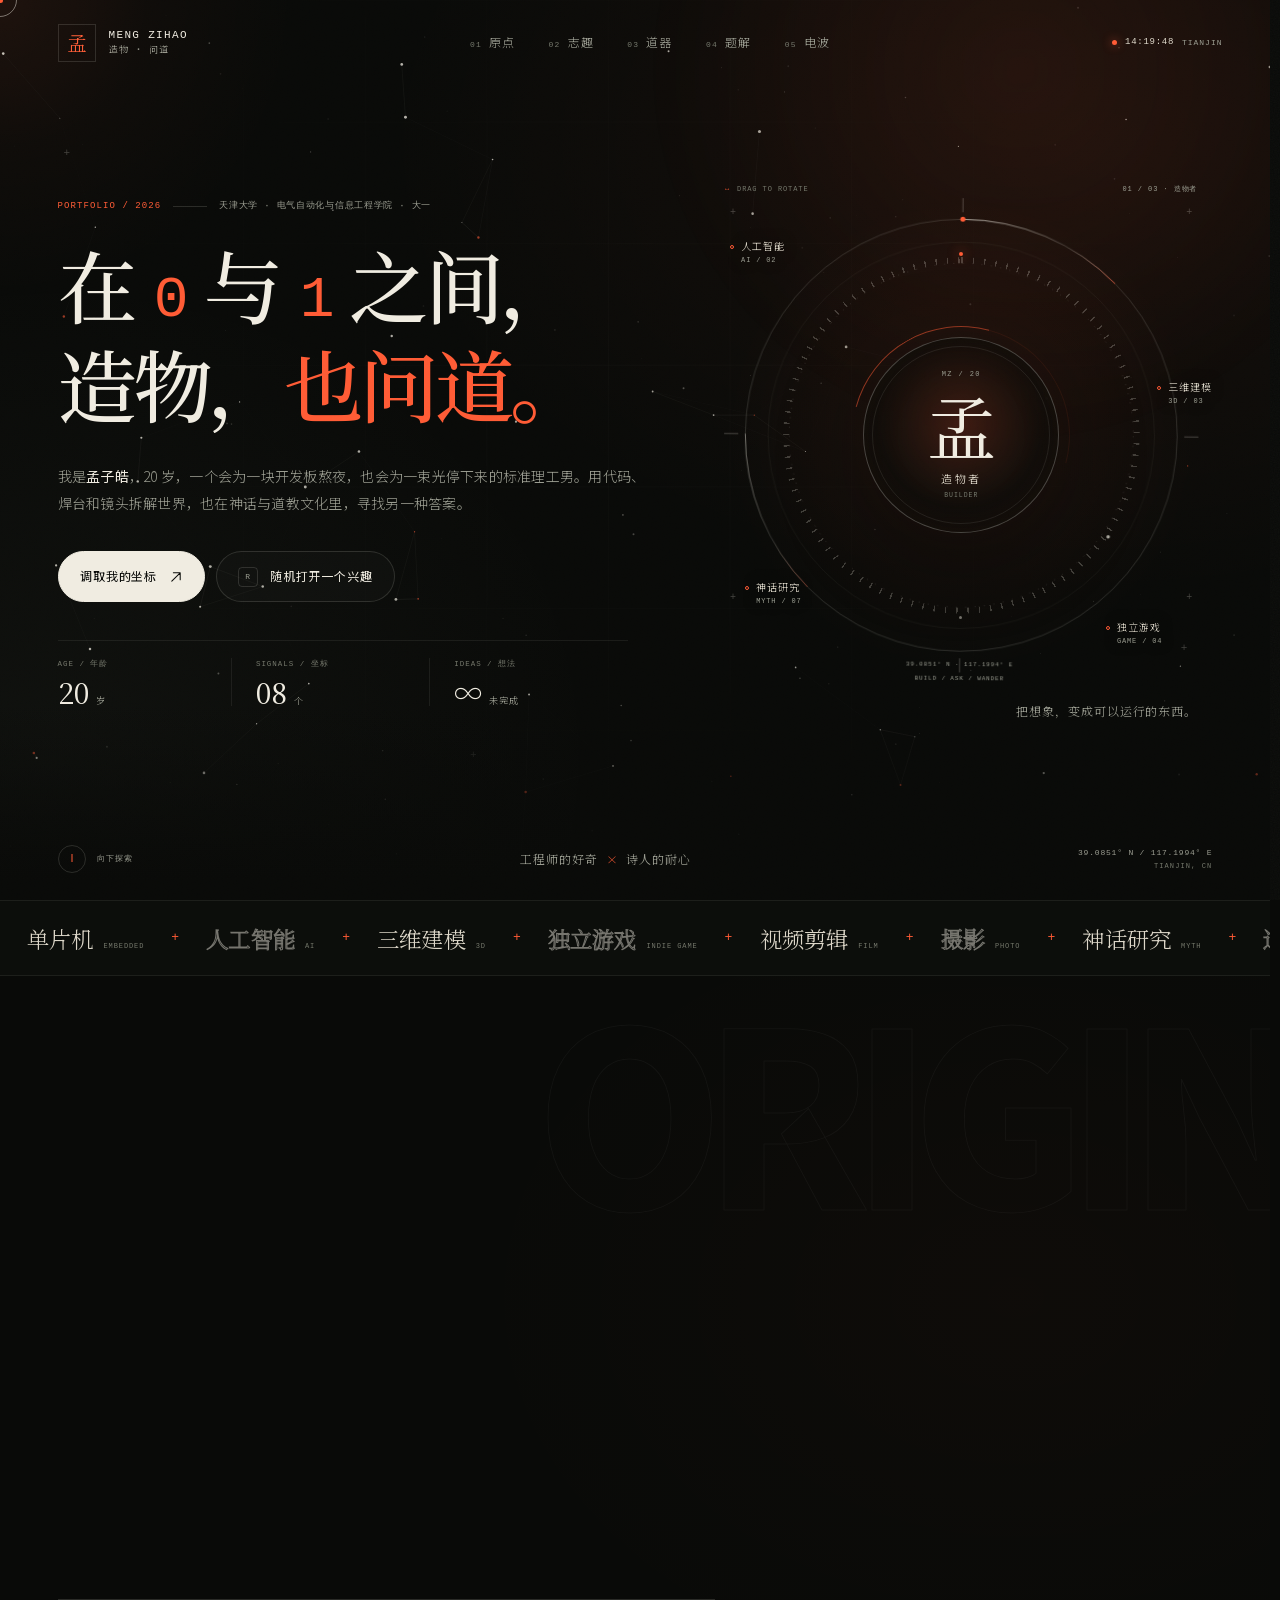
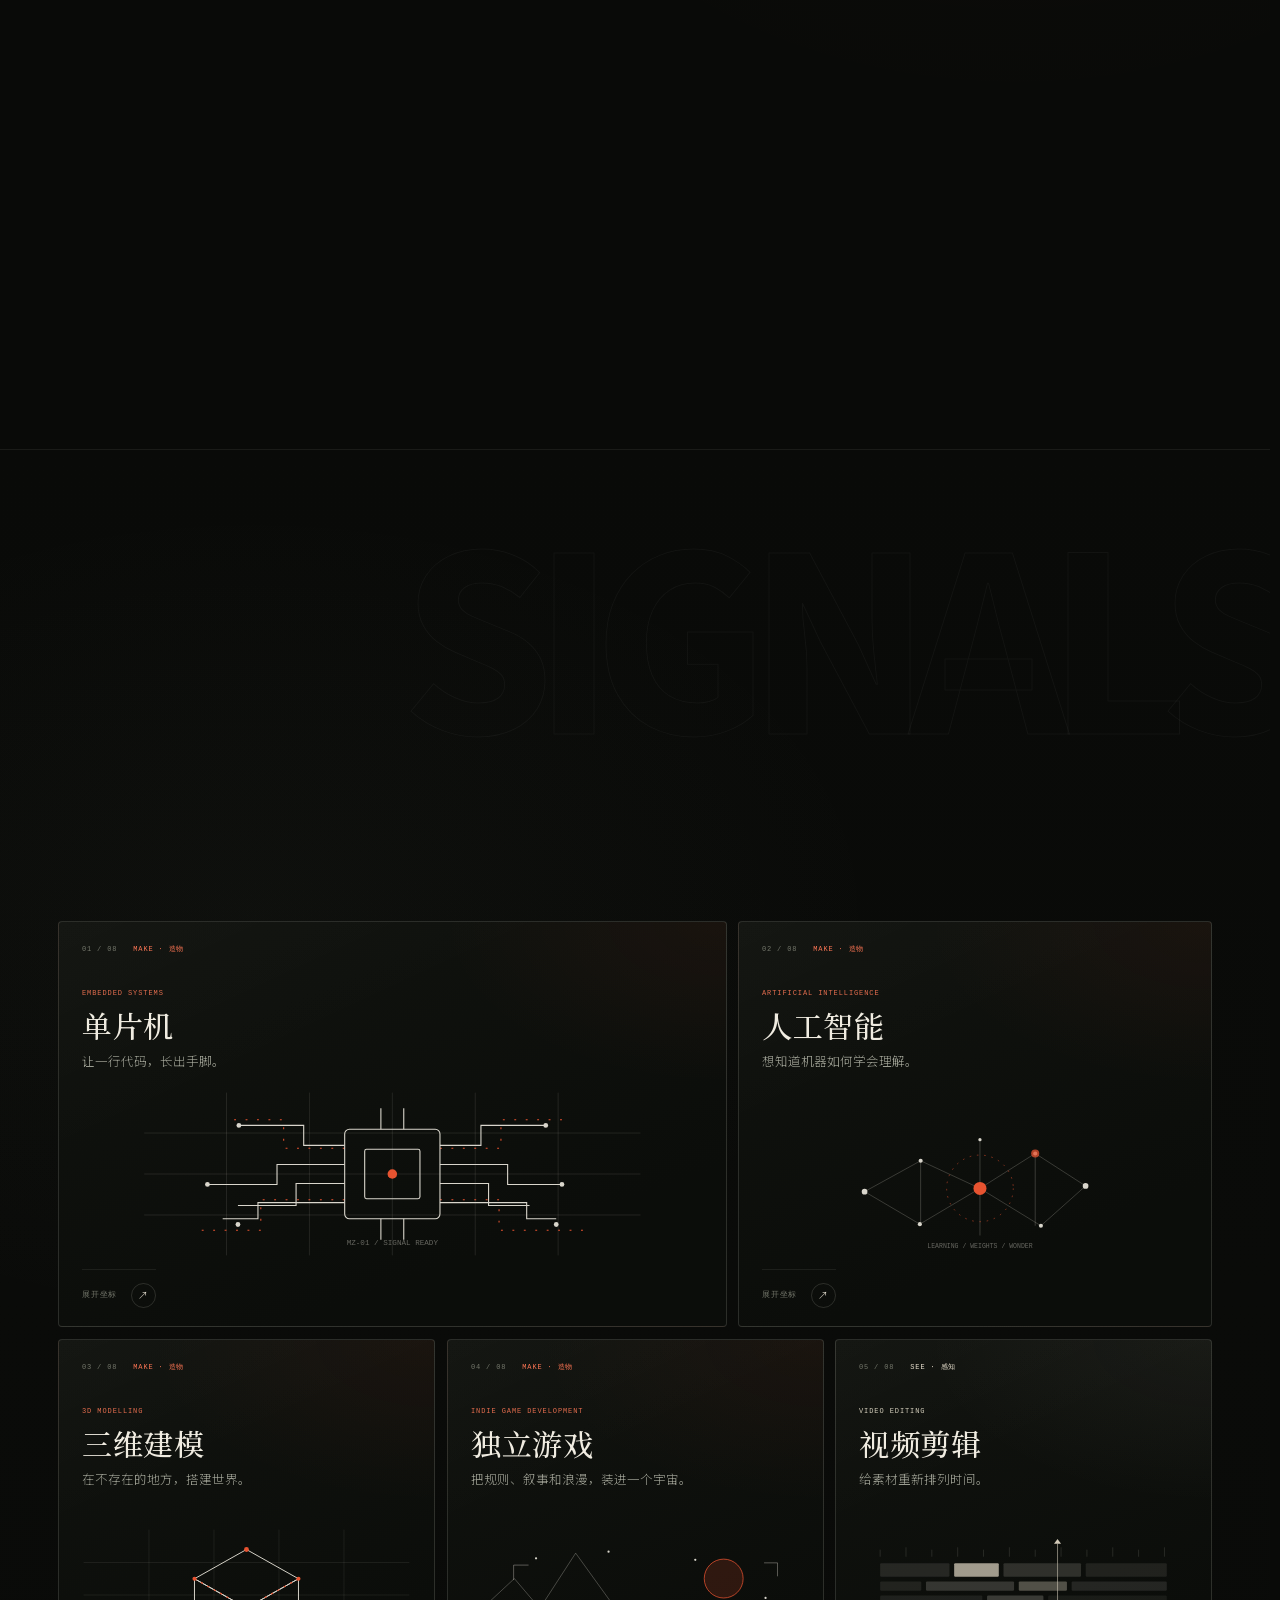
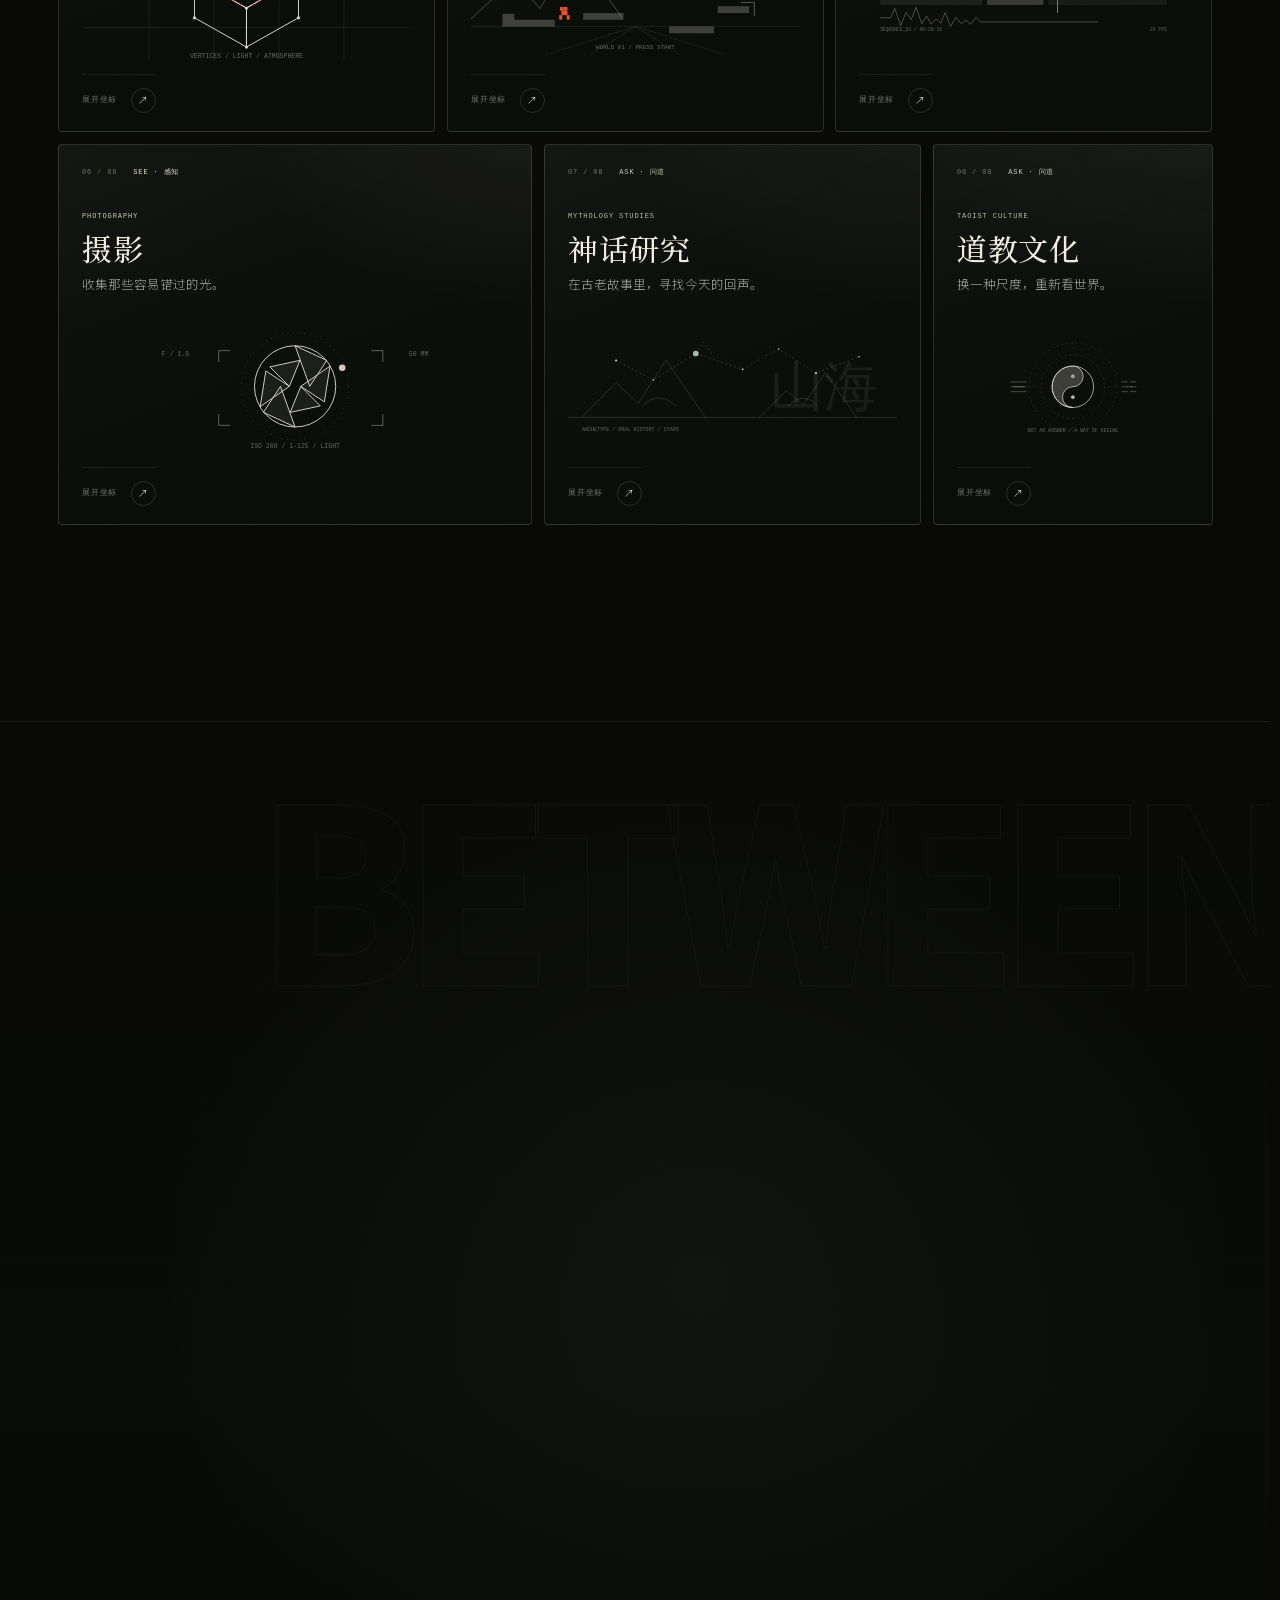
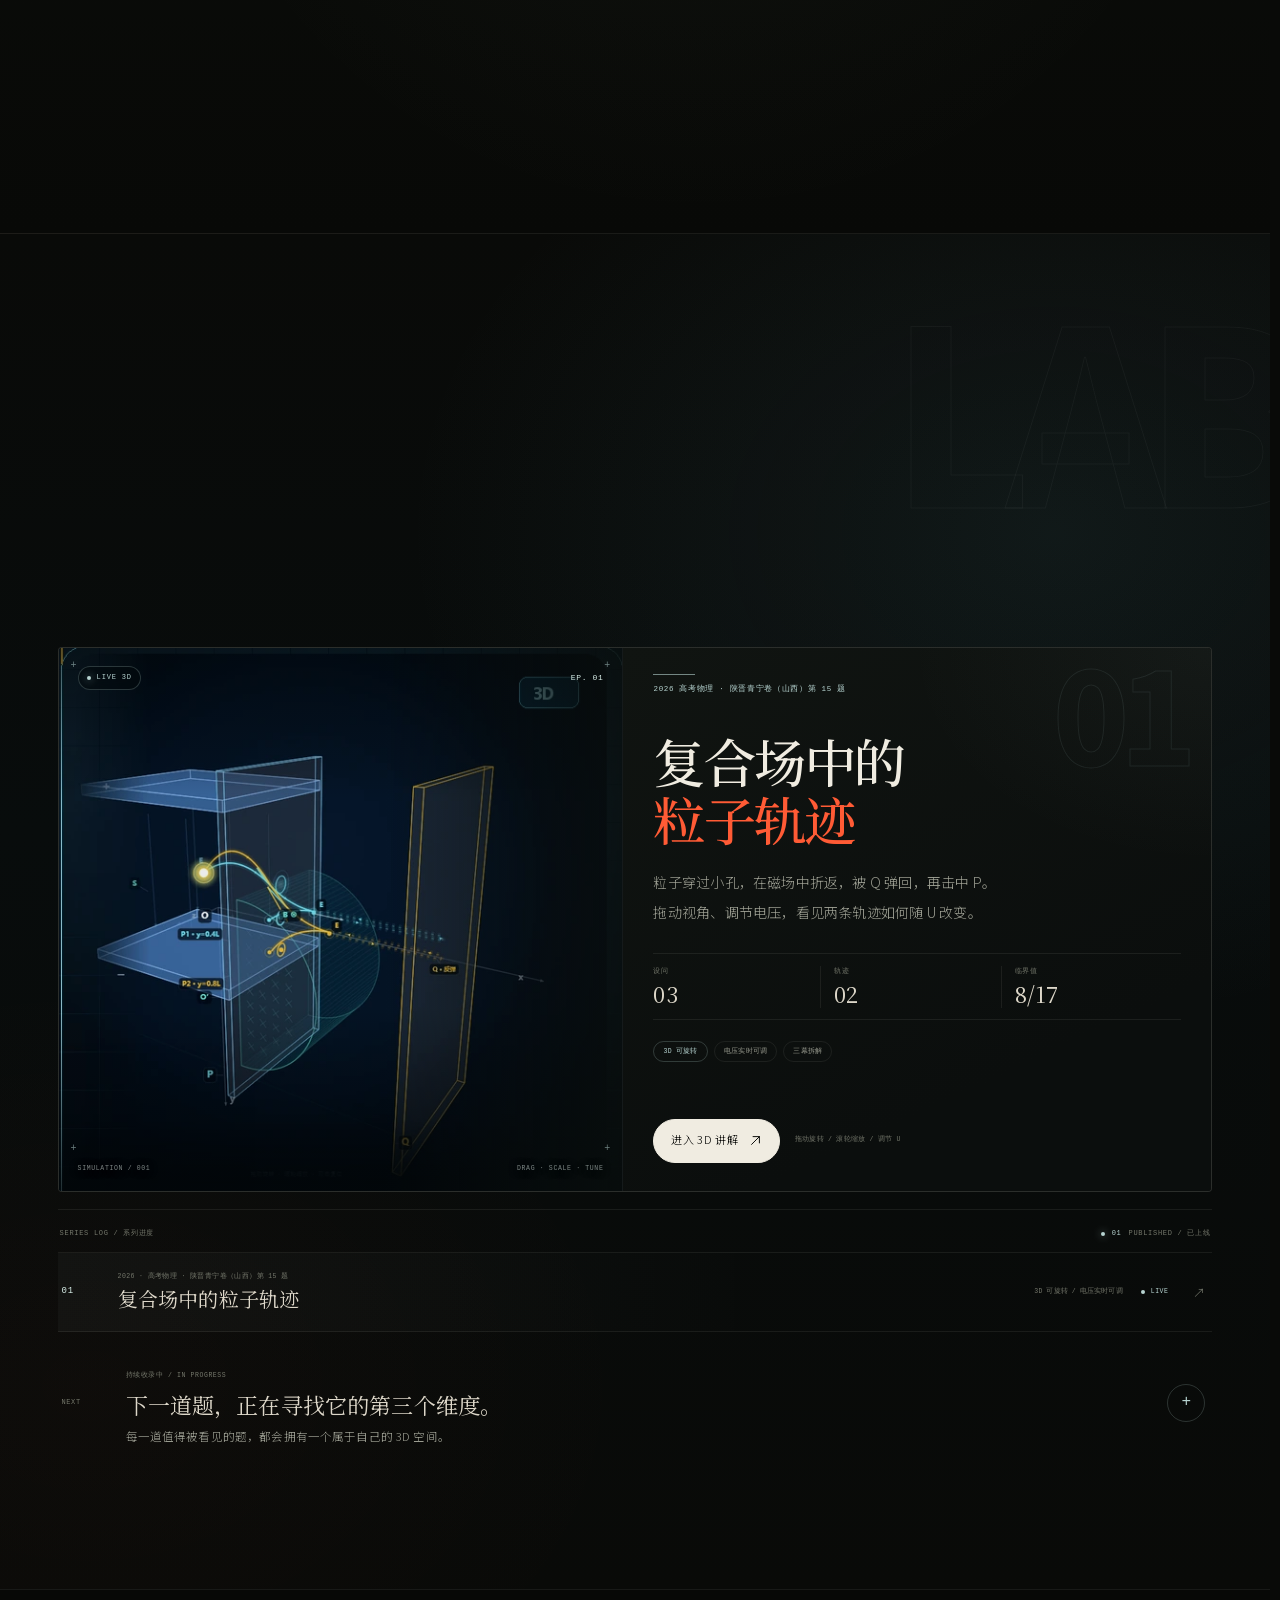
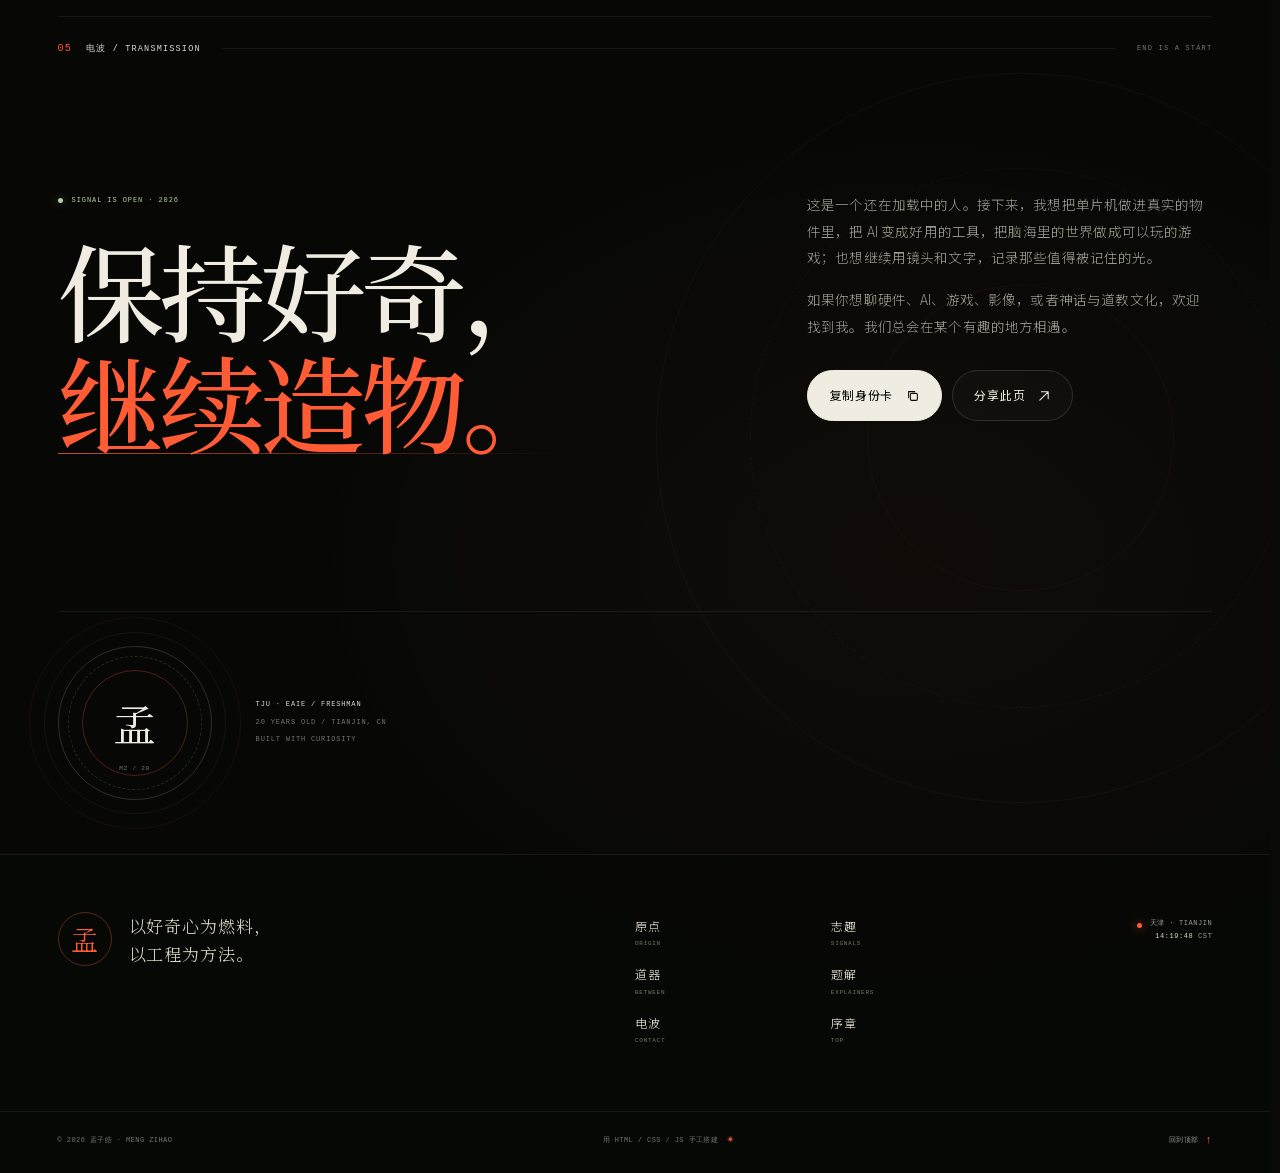
==== commit 32f2e6c8: "Enhance meta tags for personalAdd 3D explainer section to homepage and project details Updated the d" ====
--- a/index.html
+++ b/index.html
@@ -5,10 +5,10 @@
   <meta name="viewport" content="width=device-width, initial-scale=1.0">
   <meta name="theme-color" content="#090a08">
   <meta name="author" content="孟子皓">
-  <meta name="description" content="孟子皓，天津大学电气自动化与信息工程学院大一学生。用代码、焊台与镜头拆解世界，也在神话与道教文化里寻找另一种答案。">
+  <meta name="description" content="孟子皓，天津大学电气自动化与信息工程学院大一学生。用代码、焊台与镜头拆解世界，也在神话与道教文化里寻找另一种答案。个人主页与 3D 题解实验室。">
   <meta property="og:type" content="website">
   <meta property="og:title" content="孟子皓 · 造物与问道">
-  <meta property="og:description" content="在 0 与 1 之间，造物，也问道。天津大学电气自动化与信息工程学院大一学生孟子皓的个人坐标。">
+  <meta property="og:description" content="在 0 与 1 之间，造物，也问道。天津大学电气自动化与信息工程学院大一学生孟子皓的个人坐标与 3D 题解实验室。">
   <meta property="og:locale" content="zh_CN">
   <meta name="twitter:card" content="summary">
   <meta name="twitter:title" content="孟子皓 · 造物与问道">
@@ -59,7 +59,8 @@
         <a href="#origin" class="nav-link" data-nav="origin"><span>01</span>原点</a>
         <a href="#signals" class="nav-link" data-nav="signals"><span>02</span>志趣</a>
         <a href="#dao" class="nav-link" data-nav="dao"><span>03</span>道器</a>
-        <a href="#contact" class="nav-link" data-nav="contact"><span>04</span>电波</a>
+        <a href="#explainers" class="nav-link" data-nav="explainers"><span>04</span>题解</a>
+        <a href="#contact" class="nav-link" data-nav="contact"><span>05</span>电波</a>
       </nav>
 
       <div class="header-tools">
@@ -82,7 +83,8 @@
         <a href="#origin"><span>01</span><strong>原点</strong><em>ORIGIN</em></a>
         <a href="#signals"><span>02</span><strong>志趣</strong><em>SIGNALS</em></a>
         <a href="#dao"><span>03</span><strong>道器</strong><em>BETWEEN</em></a>
-        <a href="#contact"><span>04</span><strong>电波</strong><em>TRANSMISSION</em></a>
+        <a href="#explainers"><span>04</span><strong>题解</strong><em>EXPLAINERS</em></a>
+        <a href="#contact"><span>05</span><strong>电波</strong><em>TRANSMISSION</em></a>
       </nav>
       <div class="mobile-menu-foot">
         <span>TJU · EAIE / 20</span>
@@ -774,11 +776,109 @@
       </div>
     </section>
 
+    <section class="section explainers" id="explainers" aria-labelledby="explainersTitle">
+      <span class="ghost-word ghost-lab" aria-hidden="true">LAB</span>
+      <div class="section-shell page-pad">
+        <div class="section-marker reveal">
+          <span class="section-num">04</span>
+          <span class="section-label">题解实验室 / EXPLAINERS</span>
+          <span class="section-rule"></span>
+          <span class="section-side">3D LESSON SERIES</span>
+        </div>
+
+        <div class="explainers-head">
+          <h2 class="display-heading reveal" id="explainersTitle">
+            把纸上的题，<br><em>放进三维世界</em>。
+          </h2>
+          <div class="explainers-intro">
+            <p class="reveal" style="--delay:.06s">
+              有些物理过程，写满公式也很难真正「看见」。于是我把高考压轴题做成可以旋转、调参和播放的三维讲解——让抽象条件变成空间里的轨迹。
+            </p>
+            <div class="series-stamp reveal" style="--delay:.12s">
+              <span class="lab-pulse" aria-hidden="true"></span>
+              <span>ONGOING SERIES / 持续更新</span>
+              <span class="series-count"><b data-series-count>01</b> / ∞</span>
+            </div>
+          </div>
+        </div>
+
+        <a class="explainer-feature reveal" id="featuredExplainer" href="explainers/2026-shanxi-physics.html" aria-labelledby="featureTitle" data-cursor="open">
+          <div class="feature-visual">
+            <img id="featureImage" src="assets/explainers/2026-shanxi-physics-scene.webp" alt="复合场中的粒子轨迹 3D 场景" width="590" height="568">
+            <span class="feature-scan" aria-hidden="true"></span>
+            <span class="feature-topline">
+              <span class="feature-live"><i></i>LIVE 3D</span>
+              <span id="featureEpisode">EP. 01</span>
+            </span>
+            <span class="feature-corner fc-tl" aria-hidden="true">+</span>
+            <span class="feature-corner fc-tr" aria-hidden="true">+</span>
+            <span class="feature-corner fc-bl" aria-hidden="true">+</span>
+            <span class="feature-corner fc-br" aria-hidden="true">+</span>
+            <span class="feature-caption">
+              <span>SIMULATION / 001</span>
+              <span>DRAG · SCALE · TUNE</span>
+            </span>
+          </div>
+          <div class="feature-body">
+            <span class="feature-watermark" id="featureWatermark" aria-hidden="true">01</span>
+            <span class="feature-meta" id="featureMeta">2026 高考物理 · 陕晋青宁卷（山西）第 15 题</span>
+            <h3 class="feature-title" id="featureTitle"><span>复合场中的</span><br><em>粒子轨迹</em></h3>
+            <span class="feature-summary" id="featureSummary"><span>粒子穿过小孔，在磁场中折返，被 Q 弹回，再击中 P。</span><span>拖动视角、调节电压，看见两条轨迹如何随 U 改变。</span></span>
+            <span class="feature-specs" id="featureSpecs">
+              <span><i>设问</i><b>03</b></span>
+              <span><i>轨迹</i><b>02</b></span>
+              <span><i>临界值</i><b>8/17</b></span>
+            </span>
+            <span class="feature-tags" id="featureTags">
+              <span>3D 可旋转</span>
+              <span>电压实时可调</span>
+              <span>三幕拆解</span>
+            </span>
+            <span class="feature-bottom">
+              <span class="feature-launch">
+                <span>进入 3D 讲解</span>
+                <svg class="arr" viewBox="0 0 16 16" aria-hidden="true"><path d="M3.2 12.8 12.8 3.2M5 3.2h7.8V11"/></svg>
+              </span>
+              <span class="feature-note">拖动旋转 / 滚轮缩放 / 调节 U</span>
+            </span>
+          </div>
+        </a>
+
+        <div class="series-log reveal">
+          <div class="series-log-head">
+            <span>SERIES LOG / 系列进度</span>
+            <span class="series-log-count"><i></i><b data-series-count>01</b> PUBLISHED / 已上线</span>
+          </div>
+          <div class="series-rows" id="seriesRows">
+            <a class="series-row" href="explainers/2026-shanxi-physics.html">
+              <span class="series-row-index">01</span>
+              <span class="series-row-main">
+                <span class="series-row-kicker">2026 · 高考物理 · 陕晋青宁卷（山西）第 15 题</span>
+                <span class="series-row-title">复合场中的粒子轨迹</span>
+              </span>
+              <span class="series-row-tags">3D 可旋转 / 电压实时可调</span>
+              <span class="series-row-status"><i></i>LIVE</span>
+              <span class="series-row-arrow">↗</span>
+            </a>
+          </div>
+          <div class="series-next">
+            <span class="series-next-index">NEXT</span>
+            <div class="series-next-copy">
+              <span class="series-next-kicker">持续收录中 / IN PROGRESS</span>
+              <h3>下一道题，正在寻找它的第三个维度。</h3>
+              <p>每一道值得被看见的题，都会拥有一个属于自己的 3D 空间。</p>
+            </div>
+            <span class="series-next-mark" aria-hidden="true">+</span>
+          </div>
+        </div>
+      </div>
+    </section>
+
     <section class="contact" id="contact" aria-labelledby="contactTitle">
       <div class="contact-rings" aria-hidden="true"><span></span><span></span><span></span></div>
       <div class="section-shell page-pad">
         <div class="section-marker reveal">
-          <span class="section-num">04</span>
+          <span class="section-num">05</span>
           <span class="section-label">电波 / TRANSMISSION</span>
           <span class="section-rule"></span>
           <span class="section-side">END IS A START</span>
@@ -838,7 +938,9 @@
             <a href="#origin">原点 <span>ORIGIN</span></a>
             <a href="#signals">志趣 <span>SIGNALS</span></a>
             <a href="#dao">道器 <span>BETWEEN</span></a>
+            <a href="#explainers">题解 <span>EXPLAINERS</span></a>
             <a href="#contact">电波 <span>CONTACT</span></a>
+            <a href="#top">序章 <span>TOP</span></a>
           </nav>
           <div class="footer-status">
             <span class="live-dot"></span>
@@ -903,6 +1005,7 @@
     </style>
   </noscript>
 
+  <script src="assets/explainers-data.js"></script>
   <script src="assets/main.js"></script>
 </body>
 </html>
--- a/assets/fonts.css
+++ b/assets/fonts.css
@@ -6,7 +6,7 @@
 
 @font-face {
   font-family: "Noto Serif SC Local";
-  src: url("[data-uri]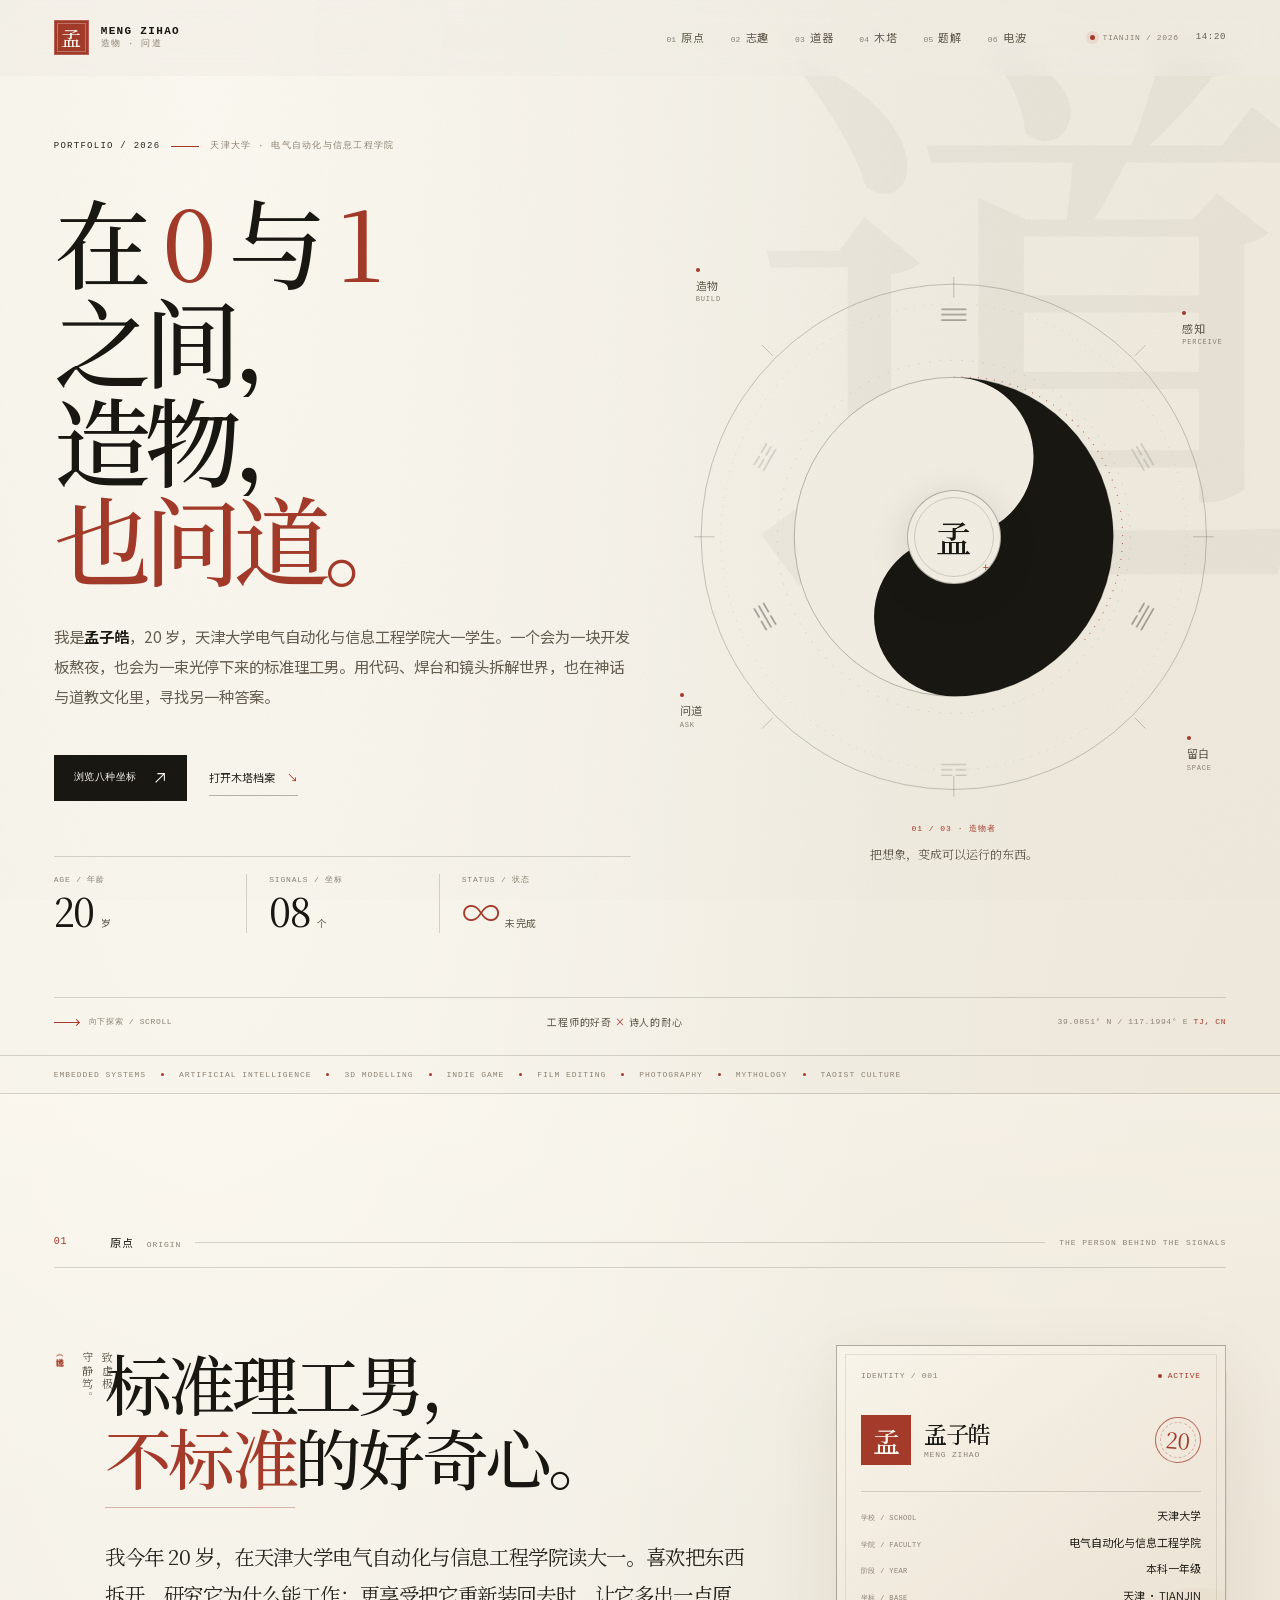
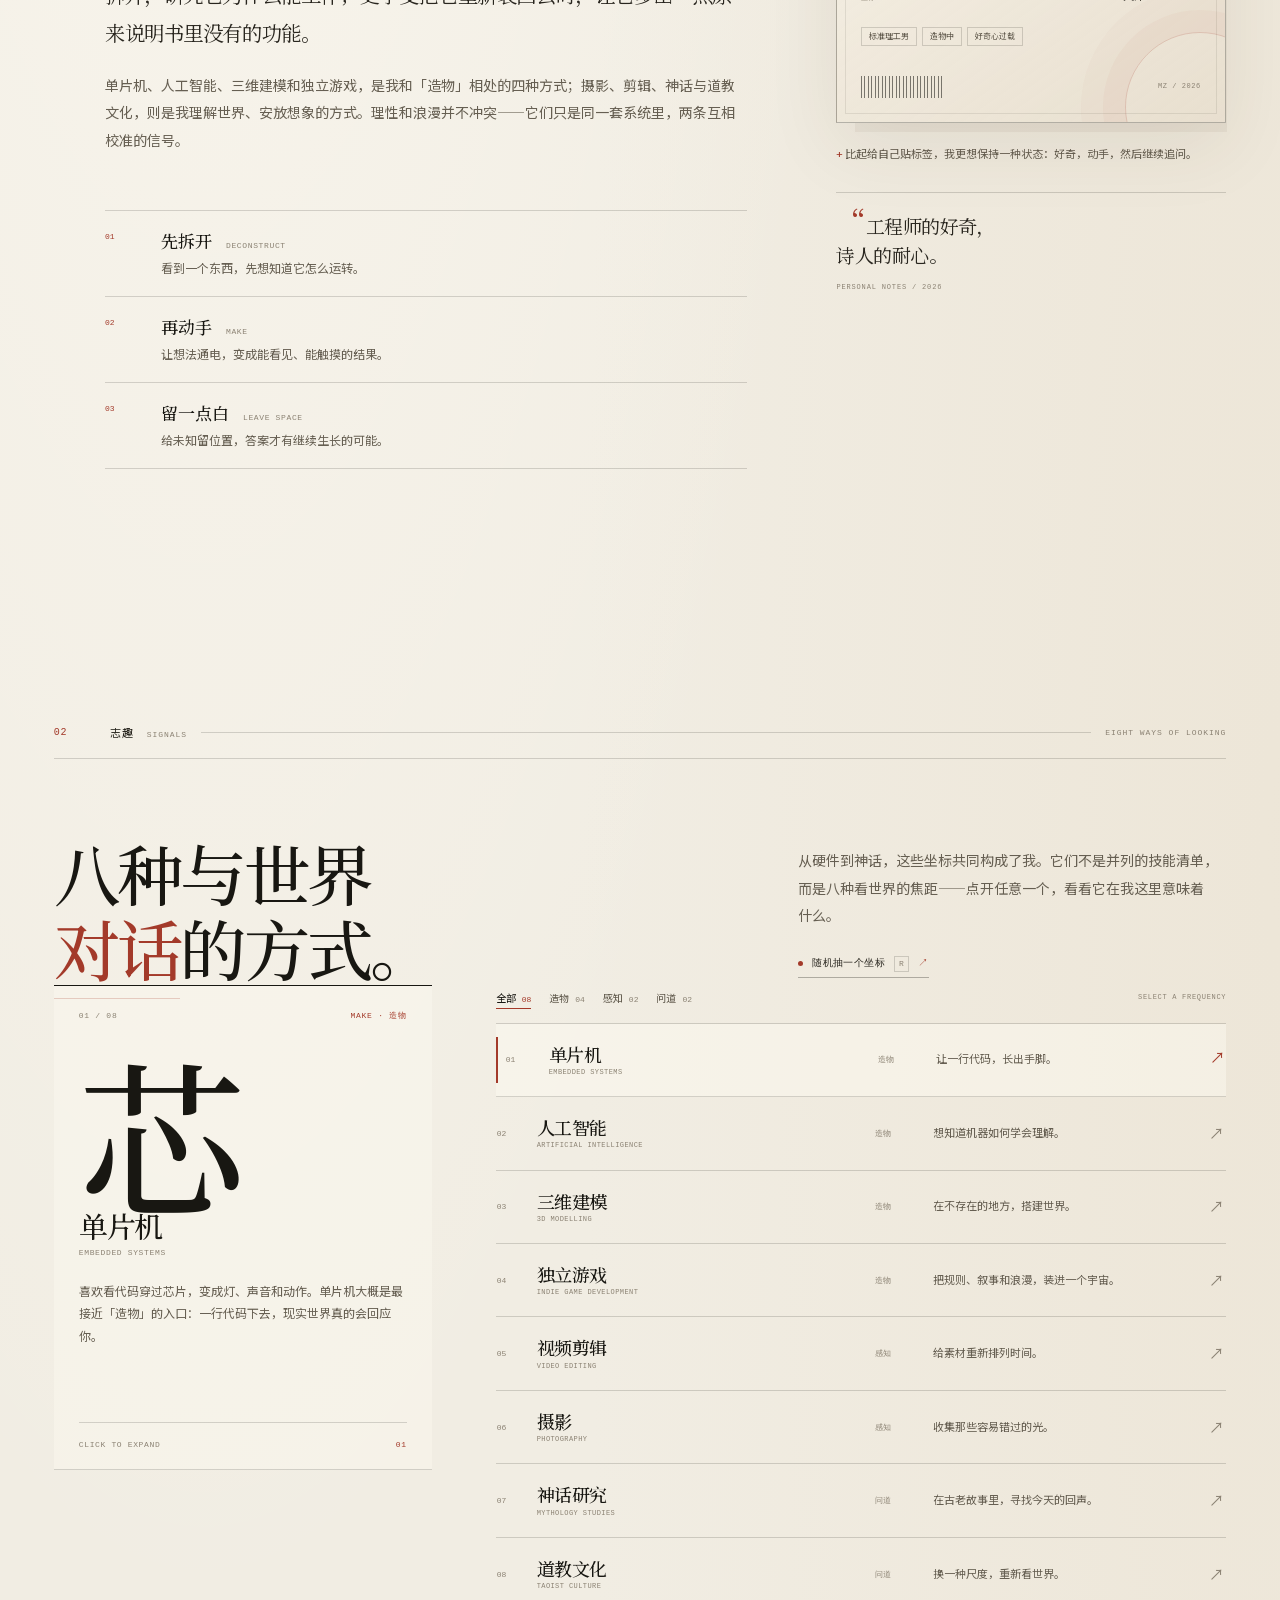
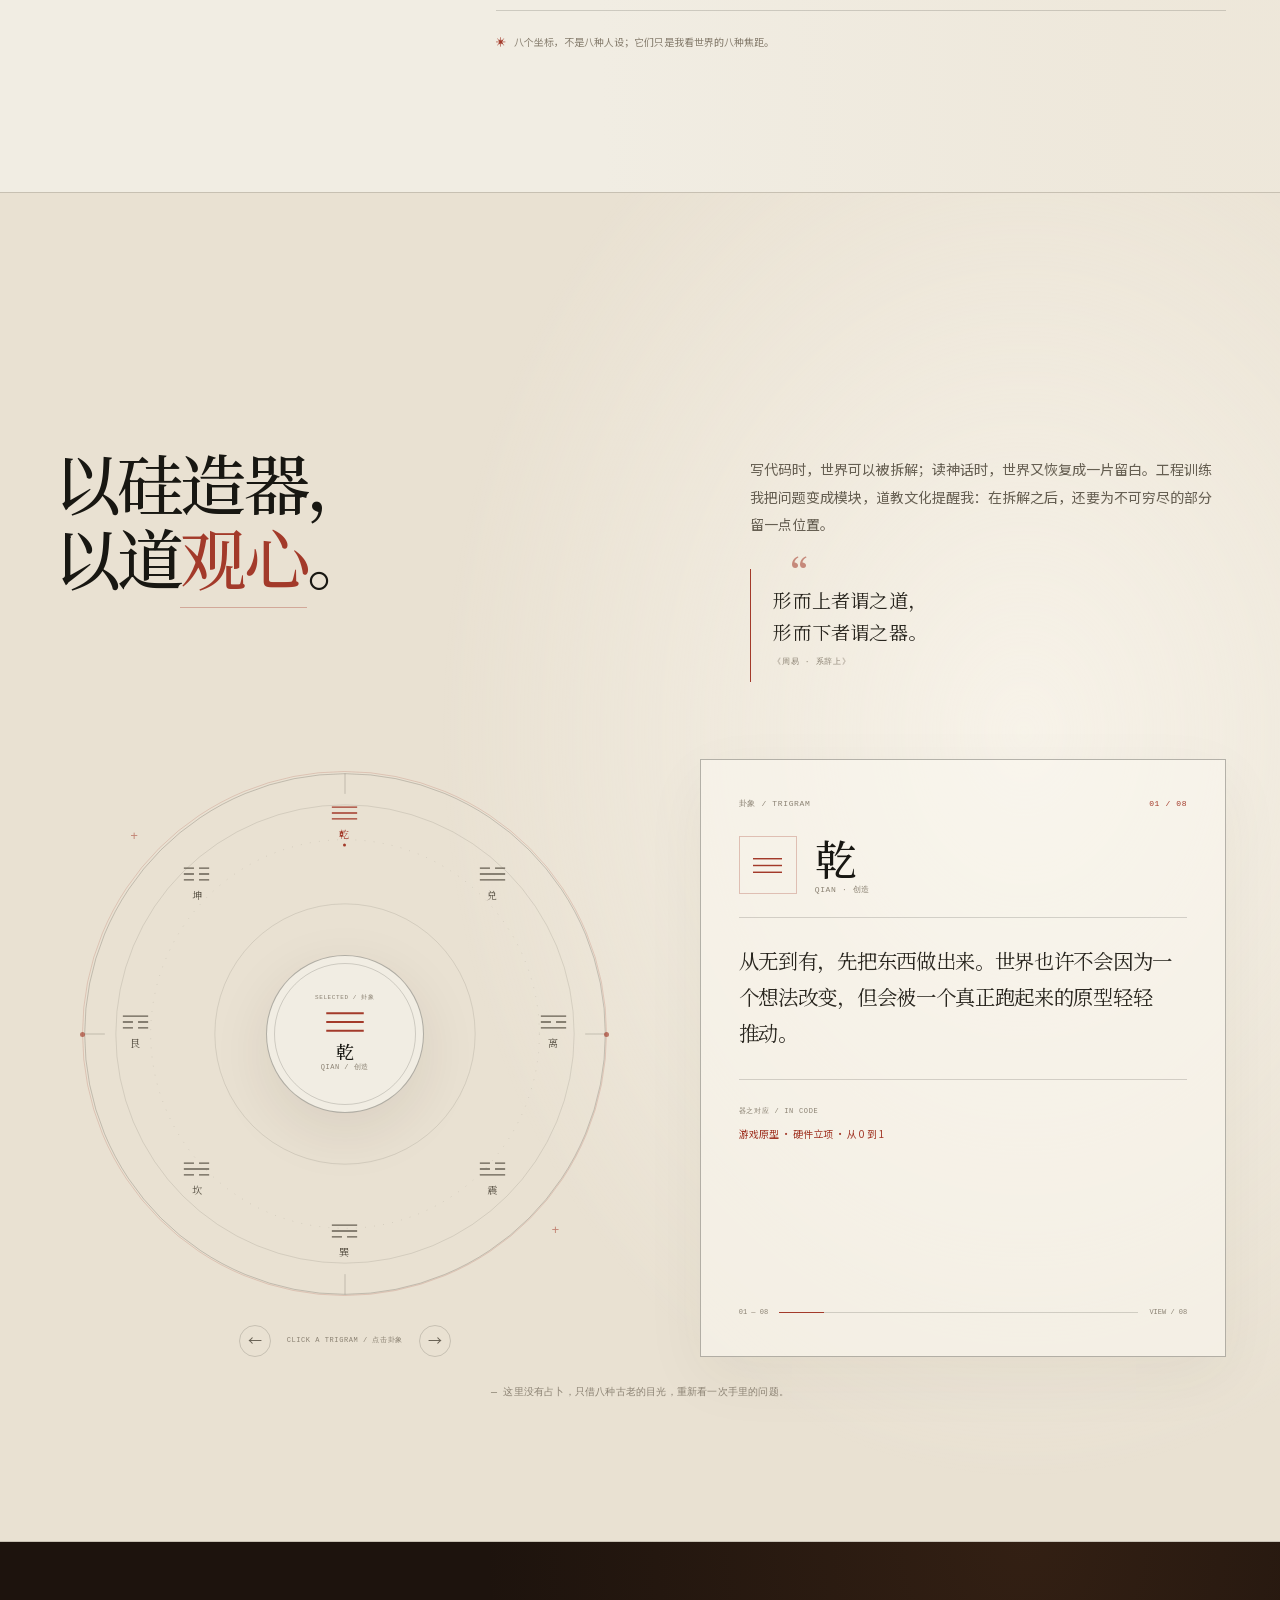
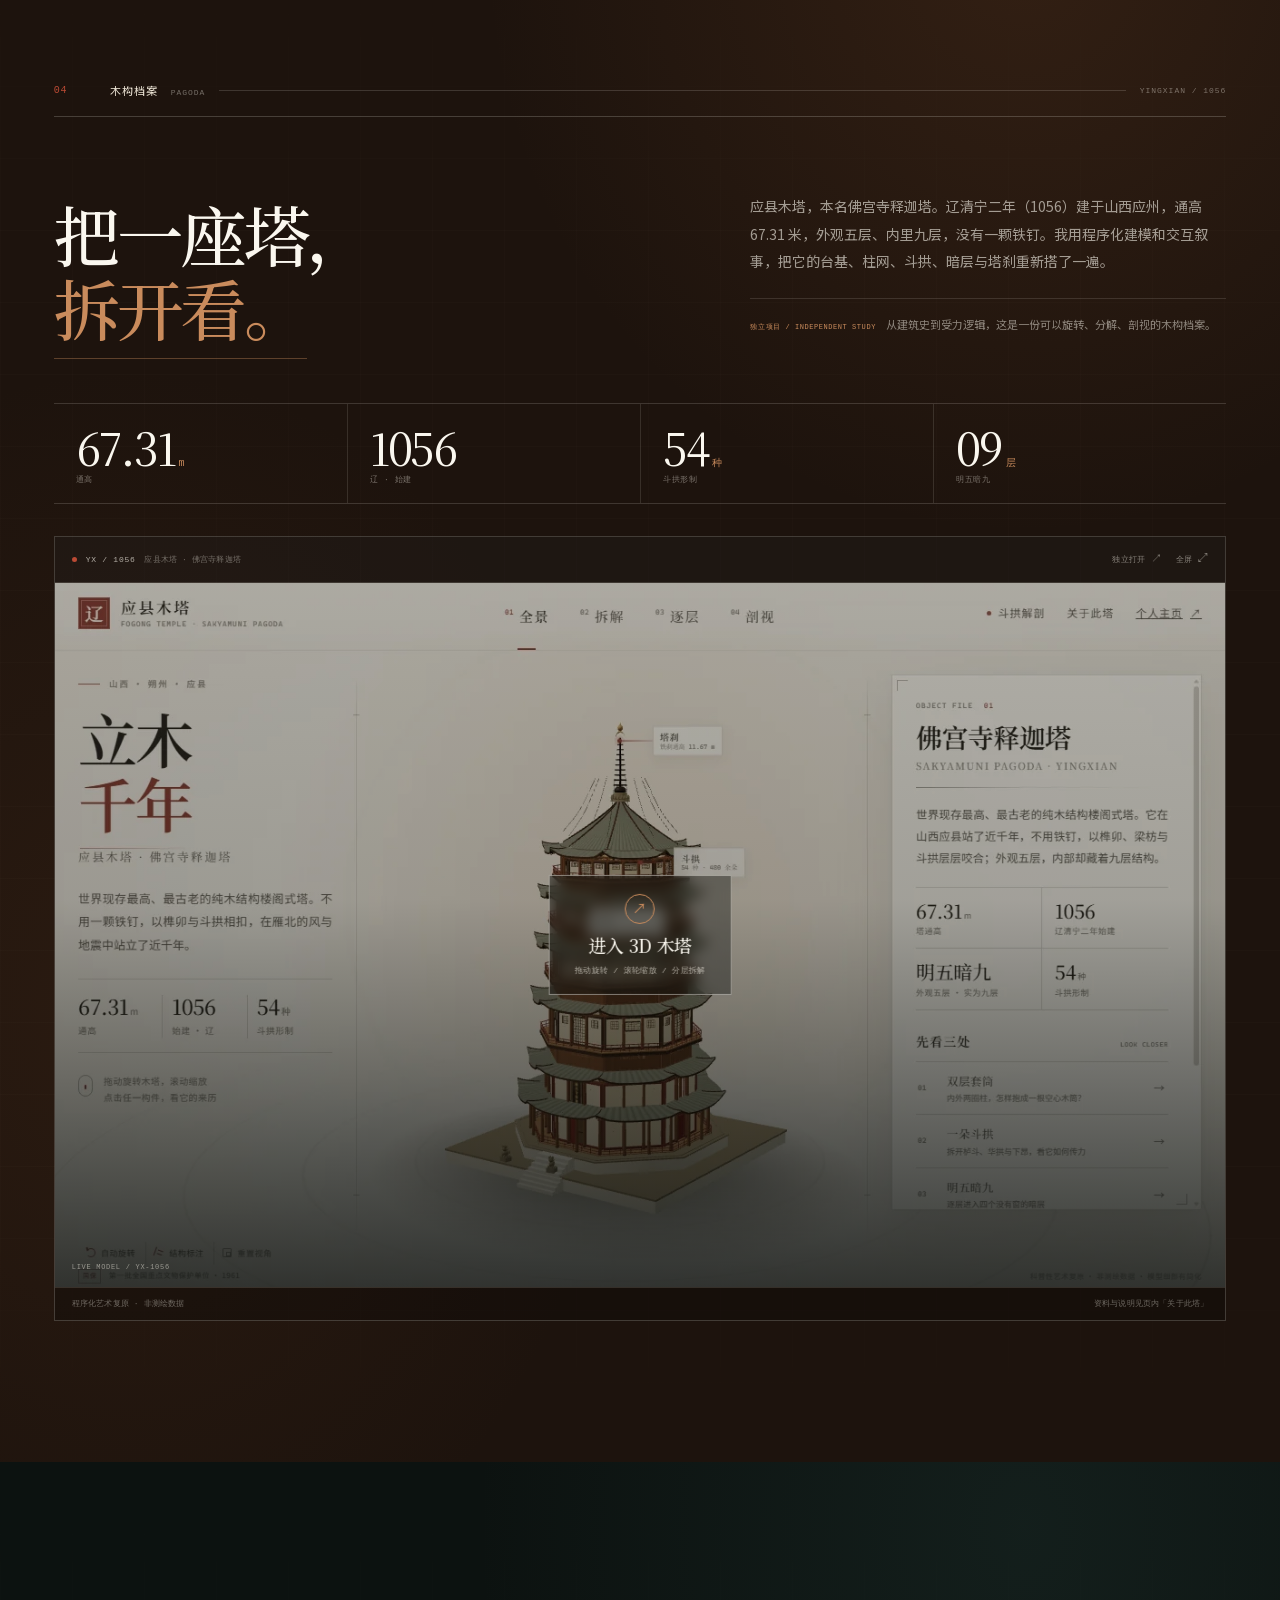
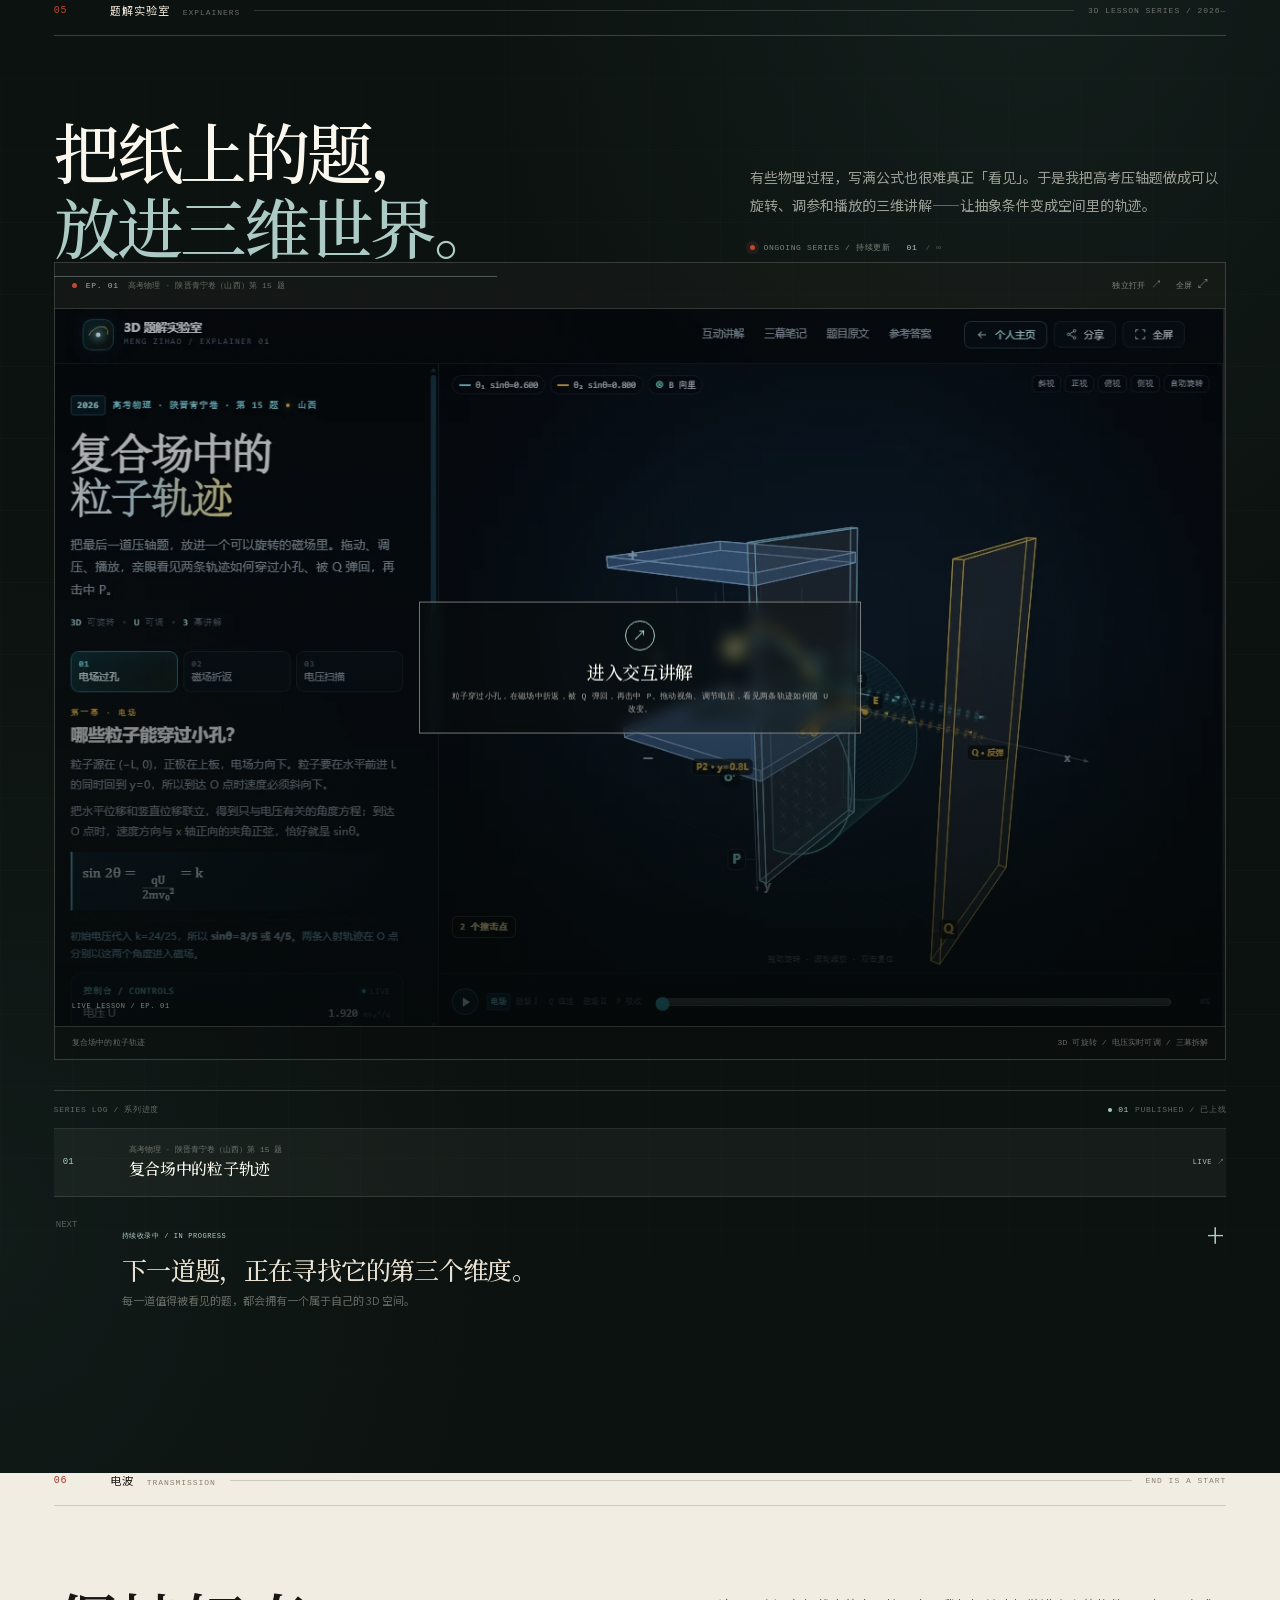
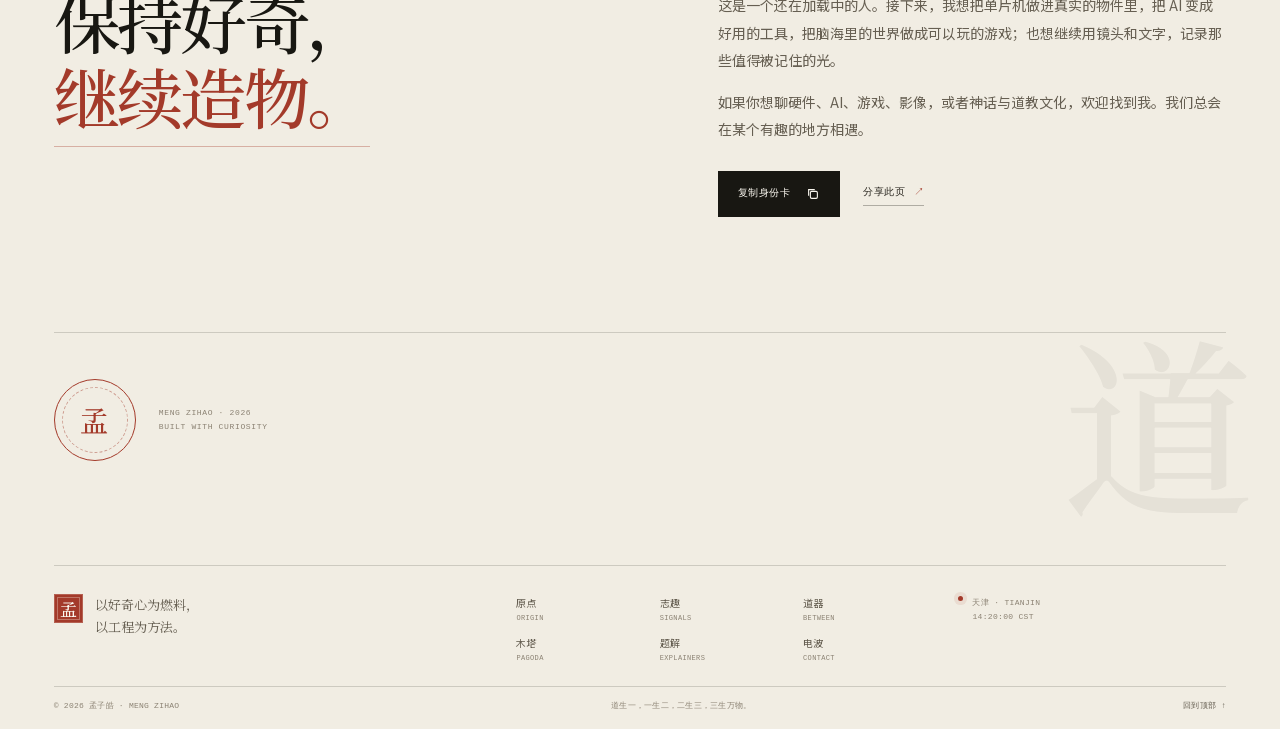
==== commit 7f9b6e34: "Redesign site and embed 3D archive" ====
--- a/index.html
+++ b/index.html
@@ -1,74 +1,57 @@
 <!DOCTYPE html>
-<html lang="zh-CN">
+<html lang="zh-CN" class="no-js">
 <head>
   <meta charset="UTF-8">
   <meta name="viewport" content="width=device-width, initial-scale=1.0">
-  <meta name="theme-color" content="#090a08">
+  <meta name="theme-color" content="#f1ede3">
   <meta name="author" content="孟子皓">
-  <meta name="description" content="孟子皓，天津大学电气自动化与信息工程学院大一学生。用代码、焊台与镜头拆解世界，也在神话与道教文化里寻找另一种答案。个人主页与 3D 题解实验室。">
+  <meta name="description" content="孟子皓，20 岁，天津大学电气自动化与信息工程学院大一学生。单片机、人工智能、三维建模、独立游戏、影像与道教文化。包含 2026 高考物理 3D 题解系列与应县木塔交互档案。">
   <meta property="og:type" content="website">
+  <meta property="og:url" content="https://mzh886.github.io/mengzihao/">
   <meta property="og:title" content="孟子皓 · 造物与问道">
-  <meta property="og:description" content="在 0 与 1 之间，造物，也问道。天津大学电气自动化与信息工程学院大一学生孟子皓的个人坐标与 3D 题解实验室。">
+  <meta property="og:description" content="在 0 与 1 之间，造物，也问道。个人作品、3D 题解系列与应县木塔交互档案。">
+  <meta property="og:image" content="https://mzh886.github.io/mengzihao/assets/og-cover.jpg">
+  <meta property="og:image:width" content="1200">
+  <meta property="og:image:height" content="628">
+  <meta property="og:image:alt" content="孟子皓个人主页：在 0 与 1 之间，造物，也问道。">
   <meta property="og:locale" content="zh_CN">
-  <meta name="twitter:card" content="summary">
+  <meta name="twitter:card" content="summary_large_image">
   <meta name="twitter:title" content="孟子皓 · 造物与问道">
   <meta name="twitter:description" content="在 0 与 1 之间，造物，也问道。">
+  <meta name="twitter:image" content="https://mzh886.github.io/mengzihao/assets/og-cover.jpg">
+  <link rel="canonical" href="https://mzh886.github.io/mengzihao/">
   <title>孟子皓 · 造物与问道</title>
-  <link rel="icon" href="data:image/svg+xml,%3Csvg xmlns='http://www.w3.org/2000/svg' viewBox='0 0 64 64'%3E%3Crect width='64' height='64' rx='12' fill='%23090a08'/%3E%3Ctext x='32' y='44' font-size='38' text-anchor='middle' fill='%23ff5b35' font-family='serif'%3E孟%3C/text%3E%3C/svg%3E">
+  <script>document.documentElement.classList.remove('no-js'); document.documentElement.classList.add('js');</script>
+  <link rel="icon" href="data:image/svg+xml,%3Csvg xmlns='http://www.w3.org/2000/svg' viewBox='0 0 64 64'%3E%3Crect width='64' height='64' fill='%23a33a2a'/%3E%3Crect x='4' y='4' width='56' height='56' fill='none' stroke='%23f5efe2' stroke-opacity='.55'/%3E%3Ctext x='32' y='41' text-anchor='middle' font-family='serif' font-size='28' fill='%23f5efe2'%3E孟%3C/text%3E%3C/svg%3E">
   <link rel="stylesheet" href="assets/fonts.css">
   <link rel="stylesheet" href="assets/style.css">
 </head>
-<body class="is-loading">
-
-  <div class="loader" id="loader" aria-hidden="true">
-    <div class="loader-grid"></div>
-    <div class="loader-top">
-      <span>MENG ZIHAO</span>
-      <span>PERSONAL INDEX / 2026</span>
-    </div>
-    <div class="loader-center">
-      <span class="loader-mark">孟</span>
-      <div class="loader-copy">
-        <span class="loader-cn">正在建立信号连接</span>
-        <span class="loader-en">INITIALIZING CURIOSITY</span>
-      </div>
-    </div>
-    <div class="loader-bottom">
-      <span>LOADING EXPERIENCE</span>
-      <span class="loader-count" id="loaderCount">000</span>
-    </div>
-    <div class="loader-track"><span id="loaderBar"></span></div>
-  </div>
-
-  <div class="pointer-glow" aria-hidden="true"></div>
-  <div class="grain" aria-hidden="true"></div>
-  <div class="cursor-dot" id="cursorDot" aria-hidden="true"></div>
-  <div class="cursor-ring" id="cursorRing" aria-hidden="true"><span>↗</span></div>
+<body>
   <a class="skip-link" href="#main">跳到主要内容</a>
-
   <div class="scroll-progress" aria-hidden="true"><span id="progressBar"></span></div>
 
   <header class="site-header" id="siteHeader">
     <div class="header-inner">
-      <a href="#top" class="brand" aria-label="孟子皓个人主页，回到顶部">
-        <span class="brand-mark">孟</span>
-        <span class="brand-type">MENG ZIHAO<small>造物 · 问道</small></span>
+      <a class="brand" href="#top" aria-label="孟子皓个人主页，回到顶部">
+        <span class="brand-seal">孟</span>
+        <span class="brand-type">
+          <strong>MENG ZIHAO</strong>
+          <small>造物 · 问道</small>
+        </span>
       </a>
 
-      <nav class="desktop-nav" aria-label="主导航">
-        <a href="#origin" class="nav-link" data-nav="origin"><span>01</span>原点</a>
-        <a href="#signals" class="nav-link" data-nav="signals"><span>02</span>志趣</a>
-        <a href="#dao" class="nav-link" data-nav="dao"><span>03</span>道器</a>
-        <a href="#explainers" class="nav-link" data-nav="explainers"><span>04</span>题解</a>
-        <a href="#contact" class="nav-link" data-nav="contact"><span>05</span>电波</a>
+      <nav class="desktop-nav" aria-label="主要导航">
+        <a class="nav-link" href="#origin" data-nav="origin"><i>01</i><span>原点</span></a>
+        <a class="nav-link" href="#signals" data-nav="signals"><i>02</i><span>志趣</span></a>
+        <a class="nav-link" href="#dao" data-nav="dao"><i>03</i><span>道器</span></a>
+        <a class="nav-link" href="#pagoda" data-nav="pagoda"><i>04</i><span>木塔</span></a>
+        <a class="nav-link" href="#explainers" data-nav="explainers"><i>05</i><span>题解</span></a>
+        <a class="nav-link" href="#contact" data-nav="contact"><i>06</i><span>电波</span></a>
       </nav>
 
       <div class="header-tools">
-        <div class="header-clock" aria-label="天津当前时间">
-          <span class="live-dot"></span>
-          <span id="clock">--:--:--</span>
-          <em>TIANJIN</em>
-        </div>
+        <span class="header-live"><i></i>TIANJIN / 2026</span>
+        <span class="header-clock" id="headerClock">--:--</span>
         <button class="menu-toggle" id="menuToggle" type="button" aria-label="打开菜单" aria-expanded="false" aria-controls="mobileMenu">
           <span></span><span></span>
         </button>
@@ -77,932 +60,418 @@
   </header>
 
   <div class="mobile-menu" id="mobileMenu" aria-hidden="true">
-    <div class="mobile-menu-inner">
-      <span class="mobile-menu-label">INDEX / 目录</span>
-      <nav aria-label="移动端导航">
-        <a href="#origin"><span>01</span><strong>原点</strong><em>ORIGIN</em></a>
-        <a href="#signals"><span>02</span><strong>志趣</strong><em>SIGNALS</em></a>
-        <a href="#dao"><span>03</span><strong>道器</strong><em>BETWEEN</em></a>
-        <a href="#explainers"><span>04</span><strong>题解</strong><em>EXPLAINERS</em></a>
-        <a href="#contact"><span>05</span><strong>电波</strong><em>TRANSMISSION</em></a>
-      </nav>
-      <div class="mobile-menu-foot">
-        <span>TJU · EAIE / 20</span>
-        <span>保持好奇，继续造物。</span>
-      </div>
+    <div class="mobile-menu-head">
+      <span class="brand-seal">孟</span>
+      <button class="mobile-menu-close" type="button" data-menu-close aria-label="关闭菜单">关闭 <span>×</span></button>
+    </div>
+    <nav class="mobile-menu-nav" aria-label="移动端导航">
+      <a href="#origin"><i>01</i><strong>原点</strong><em>ORIGIN</em></a>
+      <a href="#signals"><i>02</i><strong>志趣</strong><em>SIGNALS</em></a>
+      <a href="#dao"><i>03</i><strong>道器</strong><em>BETWEEN</em></a>
+      <a href="#pagoda"><i>04</i><strong>木塔</strong><em>PAGODA</em></a>
+      <a href="#explainers"><i>05</i><strong>题解</strong><em>EXPLAINERS</em></a>
+      <a href="#contact"><i>06</i><strong>电波</strong><em>TRANSMISSION</em></a>
+    </nav>
+    <div class="mobile-menu-foot">
+      <p>在 0 与 1 之间，<br>造物，也问道。</p>
+      <span>39.0851° N / 117.1994° E<br>TIANJIN, CN</span>
     </div>
   </div>
 
   <main id="main">
     <section class="hero" id="top" aria-labelledby="heroTitle">
-      <canvas id="field" aria-hidden="true"></canvas>
-      <div class="hero-ambient" aria-hidden="true">
-        <span class="hero-aura"></span>
-        <span class="hero-cross cross-1">+</span>
-        <span class="hero-cross cross-2">+</span>
-        <span class="hero-cross cross-3">+</span>
-        <span class="hero-grid"></span>
-      </div>
-
-      <div class="hero-inner page-pad">
+      <div class="hero-watermark" aria-hidden="true">道</div>
+      <div class="hero-inner page">
         <div class="hero-copy">
-          <div class="hero-kicker" data-hero="1">
-            <span class="kicker-tag">PORTFOLIO / 2026</span>
-            <span class="kicker-line"></span>
-            <span class="kicker-text">天津大学 · 电气自动化与信息工程学院 · 大一</span>
-          </div>
-
+          <p class="eyebrow hero-eyebrow"><span>PORTFOLIO / 2026</span><i></i><span>天津大学 · 电气自动化与信息工程学院</span></p>
           <h1 class="hero-title" id="heroTitle">
-            <span class="title-line"><span class="title-inner">在 <i>0</i> 与 <i>1</i> 之间，</span></span>
-            <span class="title-line"><span class="title-inner">造物，<em>也问道。</em></span></span>
+            <span class="hero-line"><span>在 <i>0</i> 与 <i>1</i></span></span>
+            <span class="hero-line"><span>之间，</span></span>
+            <span class="hero-line"><span>造物，</span></span>
+            <span class="hero-line"><span><em>也问道。</em></span></span>
           </h1>
-
-          <p class="hero-lede" data-hero="2">
-            我是<strong>孟子皓</strong>，20 岁，一个会为一块开发板熬夜，也会为一束光停下来的<span class="no-wrap">标准理工男</span>。<span class="no-wrap">用代码</span>、焊台和镜头拆解世界，也在神话与道教文化里，寻找另一种答案。
-          </p>
-
-          <div class="hero-actions" data-hero="3">
-            <a class="btn btn-solid magnetic" href="#signals">
-              <span>调取我的坐标</span>
-              <svg class="arr" viewBox="0 0 16 16" aria-hidden="true"><path d="M3.2 12.8 12.8 3.2M5 3.2h7.8V11"/></svg>
+          <p class="hero-lede">我是<strong>孟子皓</strong>，20 岁，天津大学电气自动化与信息工程学院大一学生。一个会为一块开发板熬夜，也会为一束光停下来的标准理工男。用代码、焊台和镜头拆解世界，也在神话与道教文化里，寻找另一种答案。</p>
+          <div class="hero-actions">
+            <a class="btn btn-ink" href="#signals">
+              <span>浏览八种坐标</span>
+              <svg viewBox="0 0 16 16" aria-hidden="true"><path d="M3 13 13 3M5 3h8v8"/></svg>
             </a>
-            <button class="btn btn-ghost magnetic" id="randomInterest" type="button">
-              <kbd>R</kbd>
-              <span>随机打开一个兴趣</span>
+            <a class="text-link" href="#pagoda"><span>打开木塔档案</span><i>↘</i></a>
+          </div>
+          <dl class="hero-stats">
+            <div><dt>AGE / 年龄</dt><dd>20<small>岁</small></dd></div>
+            <div><dt>SIGNALS / 坐标</dt><dd>08<small>个</small></dd></div>
+            <div><dt>STATUS / 状态</dt><dd class="stat-infinity">∞<small>未完成</small></dd></div>
+          </dl>
+        </div>
+
+        <div class="hero-art" data-hero-art>
+          <div class="disc-wrap" id="discWrap">
+            <span class="disc-label disc-label--tl">造物 <small>BUILD</small></span>
+            <span class="disc-label disc-label--tr">感知 <small>PERCEIVE</small></span>
+            <span class="disc-label disc-label--bl">问道 <small>ASK</small></span>
+            <span class="disc-label disc-label--br">留白 <small>SPACE</small></span>
+            <svg class="taiji" viewBox="0 0 600 600" aria-hidden="true">
+              <g class="taiji-orbit">
+                <circle cx="300" cy="300" r="282"></circle>
+                <circle cx="300" cy="300" r="260" class="dash"></circle>
+                <g class="taiji-ticks">
+                  <path d="M300 10v16M300 574v16M10 300h16M574 300h16"></path>
+                  <path d="M86 86l12 12M502 502l12 12M514 86l-12 12M98 502l-12 12"></path>
+                  <path d="M300 26v7M300 567v7M26 300h7M567 300h7"></path>
+                </g>
+                <g class="taiji-trigrams">
+                  <g transform="translate(300 46)"><path d="M-14 0h28M-14 6h28M-14 12h28"/></g>
+                  <g transform="translate(516 208) rotate(60)"><path d="M-14 0h28M-14 6h12M2 6h12M-14 12h28"/></g>
+                  <g transform="translate(516 392) rotate(120)"><path d="M-14 0h28M-14 6h28M-14 12h12M2 12h12"/></g>
+                  <g transform="translate(300 554)"><path d="M-14 0h28M-14 6h12M2 6h12M-14 12h12M2 12h12"/></g>
+                  <g transform="translate(84 392) rotate(-120)"><path d="M-14 0h12M2 0h12M-14 6h28M-14 12h12M2 12h12"/></g>
+                  <g transform="translate(84 208) rotate(-60)"><path d="M-14 0h12M2 0h12M-14 6h12M2 6h12M-14 12h28"/></g>
+                </g>
+              </g>
+              <g class="taiji-disc">
+                <circle cx="300" cy="300" r="178"></circle>
+                <path class="taiji-dark" d="M300 122a178 178 0 0 1 0 356 89 89 0 0 1 0-178 89 89 0 0 0 0-178Z"></path>
+                <path class="taiji-accent" d="M300 122a178 178 0 0 1 146 293"></path>
+                <circle cx="300" cy="211" r="8" class="taiji-dot taiji-dot--paper"></circle>
+                <circle cx="300" cy="389" r="8" class="taiji-dot taiji-dot--ink"></circle>
+              </g>
+              <circle cx="300" cy="300" r="197" class="taiji-hairline"></circle>
+            </svg>
+            <button class="disc-core" id="discCore" type="button" aria-label="点击切换身份关键词">
+              <span class="disc-core-mark">孟</span>
+              <span class="disc-core-plus" aria-hidden="true">+</span>
             </button>
-          </div>
-
-          <dl class="hero-stats" data-hero="4">
-            <div>
-              <dt>AGE / 年龄</dt>
-              <dd><span class="counter" data-target="20">00</span><small>岁</small></dd>
-            </div>
-            <div>
-              <dt>SIGNALS / 坐标</dt>
-              <dd><span class="counter" data-target="8">00</span><small>个</small></dd>
-            </div>
-            <div>
-              <dt>IDEAS / 想法</dt>
-              <dd><span class="infinity">∞</span><small>未完成</small></dd>
-            </div>
-          </dl>
-        </div>
-
-        <div class="hero-visual" data-hero="5">
-          <div class="artifact-wrap">
-            <div class="artifact" id="artifact" aria-label="互动星盘，可拖动旋转；点击中心切换身份关键词">
-              <span class="artifact-corner ac-tl" aria-hidden="true">+</span>
-              <span class="artifact-corner ac-tr" aria-hidden="true">+</span>
-              <span class="artifact-corner ac-bl" aria-hidden="true">+</span>
-              <span class="artifact-corner ac-br" aria-hidden="true">+</span>
-
-              <div class="artifact-stage" id="artifactStage">
-                <svg class="artifact-svg" id="artifactSvg" viewBox="0 0 640 640" aria-hidden="true">
-                  <defs>
-                    <radialGradient id="haloGrad">
-                      <stop offset="0" stop-color="#ff5b35" stop-opacity=".11"></stop>
-                      <stop offset=".5" stop-color="#ff5b35" stop-opacity=".035"></stop>
-                      <stop offset="1" stop-color="#ff5b35" stop-opacity="0"></stop>
-                    </radialGradient>
-                    <linearGradient id="arcGrad" x1="0" y1="0" x2="1" y2="1">
-                      <stop offset="0" stop-color="#f0ece1" stop-opacity=".7"></stop>
-                      <stop offset=".55" stop-color="#f0ece1" stop-opacity=".05"></stop>
-                      <stop offset="1" stop-color="#ff5b35" stop-opacity=".8"></stop>
-                    </linearGradient>
-                  </defs>
-                  <circle cx="320" cy="320" r="300" fill="url(#haloGrad)"></circle>
-                  <circle class="orbit-base" cx="320" cy="320" r="275"></circle>
-                  <circle class="orbit-faint" cx="320" cy="320" r="246"></circle>
-                  <circle class="orbit-dash" cx="320" cy="320" r="219"></circle>
-                  <path class="orbit-arc" d="M320 45a275 275 0 0 1 194.4 80.6"></path>
-                  <path class="orbit-arc orbit-arc-2" d="M45 320a275 275 0 0 0 80.6 194.4"></path>
-                  <g class="orbit-satellite-ring">
-                    <circle cx="320" cy="45" r="3.2" fill="#ff5b35"></circle>
-                    <circle cx="508" cy="448" r="2.2" fill="#f0ece1" opacity=".7"></circle>
-                  </g>
-                  <g class="orbit-crosses">
-                    <path d="M320 18v18M320 604v18M18 320h18M604 320h18"></path>
-                  </g>
-                  <g class="orbit-data">
-                    <text x="320" y="614" text-anchor="middle">39.0851° N · 117.1994° E</text>
-                    <text x="320" y="632" text-anchor="middle">BUILD / ASK / WANDER</text>
-                  </g>
-                </svg>
-
-                <div class="artifact-ticks" aria-hidden="true"></div>
-                <span class="orbit-satellite orbit-satellite-a" aria-hidden="true"></span>
-                <span class="orbit-satellite orbit-satellite-b" aria-hidden="true"></span>
-
-                <div class="artifact-labels" aria-hidden="true">
-                  <span class="art-label art-label-1">人工智能<small>AI / 02</small></span>
-                  <span class="art-label art-label-2">三维建模<small>3D / 03</small></span>
-                  <span class="art-label art-label-3">神话研究<small>MYTH / 07</small></span>
-                  <span class="art-label art-label-4">独立游戏<small>GAME / 04</small></span>
-                </div>
-
-                <button class="artifact-core" id="coreBtn" type="button" aria-label="点击切换身份关键词">
-                  <span class="core-ripple" id="coreRipple" aria-hidden="true"></span>
-                  <span class="core-kicker">MZ / 20</span>
-                  <span class="core-glyph" id="coreGlyph">孟</span>
-                  <span class="core-label" id="coreLabel">造物者</span>
-                  <span class="core-en" id="coreEn">BUILDER</span>
-                </button>
-              </div>
-
-              <div class="artifact-bottom">
-                <span class="drag-hint"><i>↔</i><span class="drag-mouse">DRAG TO ROTATE</span><span class="drag-touch">TAP THE CORE</span></span>
-                <span class="core-state" id="coreState">01 / 03 · 造物者</span>
-              </div>
-            </div>
-            <p class="artifact-note" id="artifactNote" aria-live="polite">把想象，变成可以运行的东西。</p>
-          </div>
-        </div>
-      </div>
-
-      <div class="hero-bottom page-pad" data-hero="6">
-        <a class="scroll-cue" href="#origin" aria-label="向下滚动到原点">
-          <span class="scroll-ring"><i></i></span>
-          <span>向下探索</span>
-        </a>
-        <p class="hero-motto">工程师的好奇 <i>×</i> 诗人的耐心</p>
-        <div class="hero-coords">
-          <span>39.0851° N / 117.1994° E</span>
-          <em>TIANJIN, CN</em>
-        </div>
-      </div>
-    </section>
-
-    <div class="signal-strip" aria-hidden="true">
-      <div class="strip-track">
-        <div class="strip-group">
-          <span>单片机<small>EMBEDDED</small></span><i>+</i>
-          <span class="strip-outline">人工智能<small>AI</small></span><i>+</i>
-          <span>三维建模<small>3D</small></span><i>+</i>
-          <span class="strip-outline">独立游戏<small>INDIE GAME</small></span><i>+</i>
-          <span>视频剪辑<small>FILM</small></span><i>+</i>
-          <span class="strip-outline">摄影<small>PHOTO</small></span><i>+</i>
-          <span>神话研究<small>MYTH</small></span><i>+</i>
-          <span class="strip-outline">道教文化<small>TAOISM</small></span><i>+</i>
-        </div>
-        <div class="strip-group">
-          <span>单片机<small>EMBEDDED</small></span><i>+</i>
-          <span class="strip-outline">人工智能<small>AI</small></span><i>+</i>
-          <span>三维建模<small>3D</small></span><i>+</i>
-          <span class="strip-outline">独立游戏<small>INDIE GAME</small></span><i>+</i>
-          <span>视频剪辑<small>FILM</small></span><i>+</i>
-          <span class="strip-outline">摄影<small>PHOTO</small></span><i>+</i>
-          <span>神话研究<small>MYTH</small></span><i>+</i>
-          <span class="strip-outline">道教文化<small>TAOISM</small></span><i>+</i>
-        </div>
+            <div class="disc-caption">
+              <span id="identityState">01 / 03 · 造物者</span>
+              <p id="identityNote">把想象，变成可以运行的东西。</p>
+            </div>
+          </div>
+        </div>
+      </div>
+
+      <div class="hero-foot page">
+        <a class="scroll-cue" href="#origin"><span class="scroll-cue-line"></span><span>向下探索 / SCROLL</span></a>
+        <span class="hero-motto">工程师的好奇 <i>×</i> 诗人的耐心</span>
+        <span class="hero-coords">39.0851° N / 117.1994° E <em>TJ, CN</em></span>
+      </div>
+    </section>
+
+    <div class="index-band" aria-label="兴趣索引">
+      <div class="index-band-inner page">
+        <span>EMBEDDED SYSTEMS</span><i></i><span>ARTIFICIAL INTELLIGENCE</span><i></i><span>3D MODELLING</span><i></i><span>INDIE GAME</span><i></i><span>FILM EDITING</span><i></i><span>PHOTOGRAPHY</span><i></i><span>MYTHOLOGY</span><i></i><span>TAOIST CULTURE</span>
       </div>
     </div>
 
     <section class="section origin" id="origin" aria-labelledby="originTitle">
-      <span class="ghost-word ghost-origin" aria-hidden="true">ORIGIN</span>
-      <div class="section-shell page-pad">
-        <div class="section-marker reveal">
+      <div class="section-shell page">
+        <header class="section-head" data-reveal>
           <span class="section-num">01</span>
-          <span class="section-label">原点 / ORIGIN</span>
-          <span class="section-rule"></span>
-          <span class="section-side">SCROLL / 001</span>
-        </div>
+          <span class="section-name">原点 <em>ORIGIN</em></span>
+          <span class="section-line"></span>
+          <span class="section-side">THE PERSON BEHIND THE SIGNALS</span>
+        </header>
 
         <div class="origin-grid">
           <div class="origin-main">
-            <h2 class="display-heading reveal" id="originTitle">
-              标准理工男，<br><em>不标准</em>的好奇心。
-            </h2>
-
+            <div class="vertical-quote" data-reveal><span>致虚极，<br>守静笃。</span><small>《道德经》</small></div>
             <div class="origin-copy">
-              <p class="lead reveal" style="--delay:.06s">
-                我今年 20 岁，在天津大学电气自动化与信息工程学院读大一。喜欢把东西拆开，研究它为什么能工作；更享受把它重新装回去时，让它多出一点原来说明书里没有的功能。
-              </p>
-              <p class="reveal" style="--delay:.12s">
-                单片机、人工智能、三维建模和独立游戏，是我和「造物」相处的四种方式；摄影、剪辑、神话与道教文化，则是我理解世界、安放想象的方式。理性和浪漫并不冲突——它们只是同一套系统里，两条互相校准的信号。
-              </p>
-            </div>
-
-            <div class="principles">
-              <article class="principle reveal" style="--delay:.04s">
-                <span class="principle-num">01</span>
-                <div class="principle-body">
-                  <h3>先拆开 <em>DECONSTRUCT</em></h3>
-                  <p>看到一个东西，先想知道它怎么运转。</p>
-                </div>
-                <span class="principle-icon" aria-hidden="true">+</span>
-              </article>
-              <article class="principle reveal" style="--delay:.1s">
-                <span class="principle-num">02</span>
-                <div class="principle-body">
-                  <h3>再动手 <em>MAKE</em></h3>
-                  <p>让想法通电，变成能看见、能触摸的结果。</p>
-                </div>
-                <span class="principle-icon" aria-hidden="true">+</span>
-              </article>
-              <article class="principle reveal" style="--delay:.16s">
-                <span class="principle-num">03</span>
-                <div class="principle-body">
-                  <h3>留一点白 <em>LEAVE SPACE</em></h3>
-                  <p>给未知留位置，答案才有继续生长的可能。</p>
-                </div>
-                <span class="principle-icon" aria-hidden="true">+</span>
-              </article>
-            </div>
-          </div>
-
-          <aside class="origin-aside reveal" style="--delay:.08s" aria-label="孟子皓身份卡">
+              <h2 class="section-title" id="originTitle" data-reveal>标准理工男，<br><em>不标准</em>的好奇心。</h2>
+              <p class="lead" data-reveal>我今年 20 岁，在天津大学电气自动化与信息工程学院读大一。喜欢把东西拆开，研究它为什么能工作；更享受把它重新装回去时，让它多出一点原来说明书里没有的功能。</p>
+              <p data-reveal>单片机、人工智能、三维建模和独立游戏，是我和「造物」相处的四种方式；摄影、剪辑、神话与道教文化，则是我理解世界、安放想象的方式。理性和浪漫并不冲突——它们只是同一套系统里，两条互相校准的信号。</p>
+              <div class="principles">
+                <article data-reveal><span>01</span><div><h3>先拆开 <em>DECONSTRUCT</em></h3><p>看到一个东西，先想知道它怎么运转。</p></div></article>
+                <article data-reveal><span>02</span><div><h3>再动手 <em>MAKE</em></h3><p>让想法通电，变成能看见、能触摸的结果。</p></div></article>
+                <article data-reveal><span>03</span><div><h3>留一点白 <em>LEAVE SPACE</em></h3><p>给未知留位置，答案才有继续生长的可能。</p></div></article>
+              </div>
+            </div>
+          </div>
+
+          <aside class="identity-column" data-reveal aria-label="孟子皓身份卡">
             <div class="id-card" id="idCard" data-tilt>
-              <span class="id-shine" aria-hidden="true"></span>
-              <div class="id-top">
-                <span>IDENTITY / 001</span>
-                <span class="id-status"><i></i>ACTIVE</span>
-              </div>
-
-              <div class="id-main">
-                <span class="id-avatar">孟</span>
-                <div class="id-name">
-                  <h3>孟子皓</h3>
-                  <p>MENG ZIHAO</p>
-                </div>
+              <div class="id-card-top"><span>IDENTITY / 001</span><span><i></i>ACTIVE</span></div>
+              <div class="id-card-main">
+                <span class="id-glyph">孟</span>
+                <div><h3>孟子皓</h3><p>MENG ZIHAO</p></div>
                 <span class="id-age">20</span>
               </div>
-
-              <div class="id-line"></div>
-
+              <div class="id-card-rule"></div>
               <dl class="id-data">
                 <div><dt>学校 / SCHOOL</dt><dd>天津大学</dd></div>
                 <div><dt>学院 / FACULTY</dt><dd>电气自动化与信息工程学院</dd></div>
                 <div><dt>阶段 / YEAR</dt><dd>本科一年级</dd></div>
                 <div><dt>坐标 / BASE</dt><dd>天津 · TIANJIN</dd></div>
               </dl>
-
-              <div class="id-tags">
-                <span>标准理工男</span>
-                <span>造物中</span>
-                <span>好奇心过载</span>
+              <div class="id-tags"><span>标准理工男</span><span>造物中</span><span>好奇心过载</span></div>
+              <div class="id-card-bottom"><span class="id-barcode" aria-hidden="true"></span><span>MZ / 2026</span></div>
+            </div>
+            <p class="identity-note"><span>+</span> 比起给自己贴标签，我更想保持一种状态：好奇，动手，然后继续追问。</p>
+            <div class="identity-quote"><span>“</span>工程师的好奇，<br>诗人的耐心。<small>PERSONAL NOTES / 2026</small></div>
+          </aside>
+        </div>
+      </div>
+    </section>
+
+    <section class="section signals" id="signals" aria-labelledby="signalsTitle">
+      <div class="section-shell page">
+        <header class="section-head" data-reveal>
+          <span class="section-num">02</span>
+          <span class="section-name">志趣 <em>SIGNALS</em></span>
+          <span class="section-line"></span>
+          <span class="section-side">EIGHT WAYS OF LOOKING</span>
+        </header>
+
+        <div class="section-intro">
+          <h2 class="section-title" id="signalsTitle" data-reveal>八种与世界<br><em>对话</em>的方式。</h2>
+          <div class="section-intro-copy" data-reveal>
+            <p>从硬件到神话，这些坐标共同构成了我。它们不是并列的技能清单，而是八种看世界的焦距——点开任意一个，看看它在我这里意味着什么。</p>
+            <button class="text-button" id="randomInterest" type="button"><span class="text-button-dot"></span>随机抽一个坐标 <kbd>R</kbd><i>↗</i></button>
+          </div>
+        </div>
+
+        <div class="signal-layout">
+          <aside class="signal-preview" id="signalPreview" aria-live="polite">
+            <div class="preview-top"><span id="previewIndex">01 / 08</span><span id="previewCategory">MAKE · 造物</span></div>
+            <div class="preview-glyph" id="previewGlyph" aria-hidden="true">芯</div>
+            <div class="preview-title"><h3 id="previewTitle">单片机</h3><p id="previewEn">Embedded Systems</p></div>
+            <p class="preview-desc" id="previewDesc">喜欢看代码穿过芯片，变成灯、声音和动作。单片机大概是最接近「造物」的入口：一行代码下去，现实世界真的会回应你。</p>
+            <div class="preview-foot"><span>CLICK TO EXPAND</span><span id="previewNum">01</span></div>
+          </aside>
+
+          <div class="signal-browser">
+            <div class="filter-bar" role="group" aria-label="按类别筛选兴趣">
+              <button class="filter is-active" type="button" data-filter="all" aria-pressed="true">全部 <span>08</span></button>
+              <button class="filter" type="button" data-filter="make" aria-pressed="false">造物 <span>04</span></button>
+              <button class="filter" type="button" data-filter="see" aria-pressed="false">感知 <span>02</span></button>
+              <button class="filter" type="button" data-filter="ask" aria-pressed="false">问道 <span>02</span></button>
+              <span class="filter-hint">SELECT A FREQUENCY</span>
+            </div>
+            <div class="signal-list" id="signalList">
+              <button class="signal-row" type="button" data-key="mcu" data-category="make" aria-haspopup="dialog"><span class="signal-number">01</span><span class="signal-name">单片机<small>EMBEDDED SYSTEMS</small></span><span class="signal-cat">造物</span><span class="signal-tagline">让一行代码，长出手脚。</span><span class="signal-arrow">↗</span></button>
+              <button class="signal-row" type="button" data-key="ai" data-category="make" aria-haspopup="dialog"><span class="signal-number">02</span><span class="signal-name">人工智能<small>ARTIFICIAL INTELLIGENCE</small></span><span class="signal-cat">造物</span><span class="signal-tagline">想知道机器如何学会理解。</span><span class="signal-arrow">↗</span></button>
+              <button class="signal-row" type="button" data-key="threed" data-category="make" aria-haspopup="dialog"><span class="signal-number">03</span><span class="signal-name">三维建模<small>3D MODELLING</small></span><span class="signal-cat">造物</span><span class="signal-tagline">在不存在的地方，搭建世界。</span><span class="signal-arrow">↗</span></button>
+              <button class="signal-row" type="button" data-key="game" data-category="make" aria-haspopup="dialog"><span class="signal-number">04</span><span class="signal-name">独立游戏<small>INDIE GAME DEVELOPMENT</small></span><span class="signal-cat">造物</span><span class="signal-tagline">把规则、叙事和浪漫，装进一个宇宙。</span><span class="signal-arrow">↗</span></button>
+              <button class="signal-row" type="button" data-key="video" data-category="see" aria-haspopup="dialog"><span class="signal-number">05</span><span class="signal-name">视频剪辑<small>VIDEO EDITING</small></span><span class="signal-cat">感知</span><span class="signal-tagline">给素材重新排列时间。</span><span class="signal-arrow">↗</span></button>
+              <button class="signal-row" type="button" data-key="photo" data-category="see" aria-haspopup="dialog"><span class="signal-number">06</span><span class="signal-name">摄影<small>PHOTOGRAPHY</small></span><span class="signal-cat">感知</span><span class="signal-tagline">收集那些容易错过的光。</span><span class="signal-arrow">↗</span></button>
+              <button class="signal-row" type="button" data-key="myth" data-category="ask" aria-haspopup="dialog"><span class="signal-number">07</span><span class="signal-name">神话研究<small>MYTHOLOGY STUDIES</small></span><span class="signal-cat">问道</span><span class="signal-tagline">在古老故事里，寻找今天的回声。</span><span class="signal-arrow">↗</span></button>
+              <button class="signal-row" type="button" data-key="tao" data-category="ask" aria-haspopup="dialog"><span class="signal-number">08</span><span class="signal-name">道教文化<small>TAOIST CULTURE</small></span><span class="signal-cat">问道</span><span class="signal-tagline">换一种尺度，重新看世界。</span><span class="signal-arrow">↗</span></button>
+            </div>
+            <p class="signal-browser-note"><span>✳</span> 八个坐标，不是八种人设；它们只是我看世界的八种焦距。</p>
+          </div>
+        </div>
+      </div>
+    </section>
+
+    <section class="section dao" id="dao" aria-labelledby="daoTitle">
+      <div class="section-shell page">
+        <header class="section-head" data-reveal>
+          <span class="section-num">03</span>
+          <span class="section-name">道器 <em>BETWEEN</em></span>
+          <span class="section-line"></span>
+          <span class="section-side">SILICON &amp; SPIRIT</span>
+        </header>
+
+        <div class="dao-intro">
+          <h2 class="section-title" id="daoTitle" data-reveal>以硅造器，<br>以道<em>观心</em>。</h2>
+          <div class="dao-intro-copy" data-reveal>
+            <p>写代码时，世界可以被拆解；读神话时，世界又恢复成一片留白。工程训练我把问题变成模块，道教文化提醒我：在拆解之后，还要为不可穷尽的部分留一点位置。</p>
+            <blockquote>形而上者谓之道，<br>形而下者谓之器。<cite>《周易 · 系辞上》</cite></blockquote>
+          </div>
+        </div>
+
+        <div class="dao-layout">
+          <div class="bagua-panel" data-reveal>
+            <div class="bagua" id="bagua" aria-label="八卦互动罗盘">
+              <svg class="bagua-guides" viewBox="0 0 600 600" aria-hidden="true">
+                <circle cx="300" cy="300" r="284"></circle>
+                <circle cx="300" cy="300" r="250" class="bagua-guide-soft"></circle>
+                <circle cx="300" cy="300" r="212" class="bagua-guide-dash"></circle>
+                <circle cx="300" cy="300" r="142" class="bagua-guide-soft"></circle>
+                <path d="M300 16v22M300 562v22M16 300h22M562 300h22"></path>
+              </svg>
+              <span class="bagua-orbit" aria-hidden="true"></span>
+              <div class="bagua-ring" id="baguaRing" role="group" aria-label="选择卦象"></div>
+              <div class="bagua-center" aria-live="polite">
+                <span class="bagua-center-kicker">SELECTED / 卦象</span>
+                <span class="bagua-center-icon" id="daoCenterIcon" aria-hidden="true"></span>
+                <strong id="daoCenterName">乾</strong>
+                <small id="daoCenterEn">QIAN / 创造</small>
               </div>
-
-              <div class="id-bottom">
-                <div class="id-barcode" aria-hidden="true"></div>
-                <div class="id-sign">
-                  <span>SIGNAL</span>
-                  <svg viewBox="0 0 84 22" aria-hidden="true">
-                    <path d="M1 11h8l4-8 5 16 5-12 4 7 5-11 4 16 5-8h9l4-5 3 11 4-6h13"></path>
-                  </svg>
-                </div>
-              </div>
-            </div>
-            <p class="aside-note"><span>+</span> 比起给自己贴标签，我更想保持一种状态：好奇，动手，然后继续追问。</p>
-          </aside>
-        </div>
-      </div>
-    </section>
-
-    <section class="section signals" id="signals" aria-labelledby="signalsTitle">
-      <span class="ghost-word ghost-signals" aria-hidden="true">SIGNALS</span>
-      <div class="section-shell page-pad">
-        <div class="section-marker reveal">
-          <span class="section-num">02</span>
-          <span class="section-label">志趣 / SIGNALS</span>
-          <span class="section-rule"></span>
-          <span class="section-side">EIGHT FREQUENCIES</span>
-        </div>
-
-        <div class="signals-head">
-          <h2 class="display-heading reveal" id="signalsTitle">
-            八种与世界<br><em>对话</em>的方式。
-          </h2>
-          <div class="signals-intro">
-            <p class="reveal" style="--delay:.08s">
-              从硬件到神话，这些坐标共同构成了我。它们不是并列的技能清单，而是八种看世界的焦距——点开任意一个，看看它在我这里意味着什么。
-            </p>
-            <button class="text-action reveal" id="randomInterest2" type="button" style="--delay:.14s">
-              <span class="text-action-dot"></span>
-              <span>随机抽一个坐标</span>
-              <kbd>R</kbd>
-              <svg class="arr" viewBox="0 0 16 16" aria-hidden="true"><path d="M3.2 12.8 12.8 3.2M5 3.2h7.8V11"/></svg>
+              <span class="bagua-cross bagua-cross--tl" aria-hidden="true">+</span>
+              <span class="bagua-cross bagua-cross--br" aria-hidden="true">+</span>
+            </div>
+            <div class="bagua-controls">
+              <button class="round-button" id="daoPrev" type="button" aria-label="上一个卦象">←</button>
+              <span>CLICK A TRIGRAM / 点击卦象</span>
+              <button class="round-button" id="daoNext" type="button" aria-label="下一个卦象">→</button>
+            </div>
+          </div>
+
+          <article class="dao-reader" data-reveal aria-live="polite">
+            <div class="dao-reader-top"><span>卦象 / TRIGRAM</span><span id="daoIndex">01 / 08</span></div>
+            <div class="dao-reader-head"><span class="dao-icon-large" id="daoIconLarge" aria-hidden="true"></span><div><h3 id="daoName">乾</h3><p id="daoEn">QIAN · 创造</p></div></div>
+            <p class="dao-desc" id="daoDesc">从无到有，先把东西做出来。世界也许不会因为一个想法改变，但会被一个真正跑起来的原型轻轻推动。</p>
+            <div class="dao-map"><span>器之对应 / IN CODE</span><p id="daoTech">游戏原型 · 硬件立项 · 从 0 到 1</p></div>
+            <div class="dao-progress"><span>01 — 08</span><i><b id="daoProgress"></b></i><span>VIEW / 08</span></div>
+          </article>
+        </div>
+        <p class="dao-note" data-reveal>— 这里没有占卜，只借八种古老的目光，重新看一次手里的问题。</p>
+      </div>
+    </section>
+
+    <section class="section chapter--dark pagoda" id="pagoda" aria-labelledby="pagodaTitle">
+      <div class="section-shell page">
+        <header class="section-head section-head--light" data-reveal>
+          <span class="section-num">04</span>
+          <span class="section-name">木构档案 <em>PAGODA</em></span>
+          <span class="section-line"></span>
+          <span class="section-side">YINGXIAN / 1056</span>
+        </header>
+
+        <div class="chapter-intro">
+          <h2 class="section-title" id="pagodaTitle" data-reveal>把一座塔，<br><em>拆开看。</em></h2>
+          <div class="chapter-intro-copy" data-reveal>
+            <p>应县木塔，本名佛宫寺释迦塔。辽清宁二年（1056）建于山西应州，通高 67.31 米，外观五层、内里九层，没有一颗铁钉。我用程序化建模和交互叙事，把它的台基、柱网、斗拱、暗层与塔刹重新搭了一遍。</p>
+            <p class="chapter-note"><span>独立项目 / INDEPENDENT STUDY</span> 从建筑史到受力逻辑，这是一份可以旋转、分解、剖视的木构档案。</p>
+          </div>
+        </div>
+
+        <div class="pagoda-facts" data-reveal>
+          <div><b>67.31<small>m</small></b><span>通高</span></div>
+          <div><b>1056</b><span>辽 · 始建</span></div>
+          <div><b>54<small>种</small></b><span>斗拱形制</span></div>
+          <div><b>09<small>层</small></b><span>明五暗九</span></div>
+        </div>
+
+        <div class="exhibit exhibit--pagoda" data-exhibit data-src="pagoda/index.html" data-title="应县木塔 · 立木千年 — 3D 木构档案" data-reveal>
+          <div class="exhibit-bar">
+            <span class="exhibit-id"><i></i>YX / 1056 <em>应县木塔 · 佛宫寺释迦塔</em></span>
+            <div class="exhibit-actions">
+              <a href="pagoda/index.html" target="_blank" rel="noopener">独立打开 <span>↗</span></a>
+              <button type="button" data-fullscreen>全屏 <span>⤢</span></button>
+            </div>
+          </div>
+          <div class="exhibit-stage">
+            <button class="exhibit-poster" type="button" data-exhibit-start aria-label="进入应县木塔 3D 互动档案">
+              <img src="assets/pagoda-preview.webp" alt="应县木塔三维互动档案预览：木塔模型与结构信息面板" width="1302" height="790">
+              <span class="exhibit-shade" aria-hidden="true"></span>
+              <span class="exhibit-enter"><span class="play-disc">↗</span><b>进入 3D 木塔</b><small>拖动旋转 / 滚轮缩放 / 分层拆解</small></span>
+              <span class="exhibit-caption">LIVE MODEL / YX-1056</span>
             </button>
-          </div>
-        </div>
-
-        <div class="filter-bar reveal" style="--delay:.06s" role="group" aria-label="按类别筛选兴趣">
-          <div class="filter-options">
-            <button class="filter-btn is-active" type="button" data-filter="all" aria-pressed="true">全部 <span>08</span></button>
-            <button class="filter-btn" type="button" data-filter="make" aria-pressed="false"><i class="filter-dot dot-make"></i>造物 <span>04</span></button>
-            <button class="filter-btn" type="button" data-filter="see" aria-pressed="false"><i class="filter-dot dot-see"></i>感知 <span>02</span></button>
-            <button class="filter-btn" type="button" data-filter="ask" aria-pressed="false"><i class="filter-dot dot-ask"></i>问道 <span>02</span></button>
-          </div>
-          <span class="filter-hint">SELECT A FREQUENCY</span>
-        </div>
-
-        <div class="interest-grid" id="interestGrid">
-          <button class="interest-card card-wide" type="button" data-key="mcu" data-category="make" data-cursor="open" style="--accent:#ff5b35" aria-haspopup="dialog">
-            <span class="card-top"><span class="card-id">01 / 08</span><span class="card-cat">MAKE · 造物</span></span>
-            <span class="card-body">
-              <span class="card-en">EMBEDDED SYSTEMS</span>
-              <span class="card-title">单片机</span>
-              <span class="card-summary">让一行代码，长出手脚。</span>
-            </span>
-            <span class="card-art" aria-hidden="true">
-              <svg viewBox="0 0 520 170" fill="none">
-                <g class="art-grid" stroke="currentColor" stroke-opacity=".12">
-                  <path d="M0 42h520M0 85h520M0 128h520M86 0v170M173 0v170M260 0v170M347 0v170M434 0v170"/>
-                </g>
-                <g class="mcu-traces" stroke="var(--accent)" stroke-width="1.1">
-                  <path class="trace-pulse trace-a" d="M210 58H146V28H86"/>
-                  <path class="trace-pulse trace-b" d="M310 58h64V28h70"/>
-                  <path class="trace-pulse trace-c" d="M210 112H122V144H56"/>
-                  <path class="trace-pulse trace-d" d="M310 112h62v32h90"/>
-                </g>
-                <g stroke="currentColor" stroke-width="1.15">
-                  <rect x="210" y="38" width="100" height="94" rx="5"/>
-                  <rect x="231" y="59" width="58" height="52" rx="2"/>
-                  <path d="M210 55h-43V34H99M210 75h-71v21H66M210 95h-51v23H98M210 115h-91v17H82M310 55h43V34h68M310 75h71v21h57M310 95h51v23h43M310 115h91v17h31"/>
-                  <path d="M248 38V16M272 38V16M248 132v22M272 132v22"/>
-                </g>
-                <g fill="currentColor">
-                  <circle cx="99" cy="34" r="2.5"/><circle cx="66" cy="96" r="2.5"/>
-                  <circle cx="98" cy="138" r="2.5"/><circle cx="421" cy="34" r="2.5"/>
-                  <circle cx="438" cy="96" r="2.5"/><circle cx="432" cy="138" r="2.5"/>
-                </g>
-                <circle class="mcu-led" cx="260" cy="85" r="5" fill="var(--accent)"/>
-                <text x="260" y="160" text-anchor="middle" fill="currentColor" fill-opacity=".44" font-family="monospace" font-size="8">MZ-01 / SIGNAL READY</text>
-              </svg>
-            </span>
-            <span class="card-foot"><span>展开坐标</span><span class="card-open">↗</span></span>
-          </button>
-
-          <button class="interest-card" type="button" data-key="ai" data-category="make" data-cursor="open" style="--accent:#ff5b35" aria-haspopup="dialog">
-            <span class="card-top"><span class="card-id">02 / 08</span><span class="card-cat">MAKE · 造物</span></span>
-            <span class="card-body">
-              <span class="card-en">ARTIFICIAL INTELLIGENCE</span>
-              <span class="card-title">人工智能</span>
-              <span class="card-summary">想知道机器如何学会理解。</span>
-            </span>
-            <span class="card-art" aria-hidden="true">
-              <svg viewBox="0 0 420 160" fill="none">
-                <g class="ai-links" stroke="currentColor" stroke-opacity=".28">
-                  <path d="M74 82 143 44 216 78 284 35 346 75"/>
-                  <path d="M74 82 142 122 216 78 291 124 346 75"/>
-                  <path d="M143 44v78M284 35v89M216 78v58M216 78V18"/>
-                </g>
-                <g fill="currentColor">
-                  <circle cx="74" cy="82" r="3.5"/><circle cx="143" cy="44" r="2.5"/>
-                  <circle cx="142" cy="122" r="2.5"/><circle cx="216" cy="78" r="4"/>
-                  <circle cx="216" cy="18" r="2"/><circle cx="284" cy="35" r="2.5"/>
-                  <circle cx="291" cy="124" r="2.5"/><circle cx="346" cy="75" r="3.5"/>
-                </g>
-                <circle class="ai-orbit" cx="216" cy="78" r="41" stroke="var(--accent)" stroke-opacity=".65" stroke-dasharray="2 7"/>
-                <circle cx="216" cy="78" r="8" fill="var(--accent)"/>
-                <circle cx="284" cy="35" r="5" fill="var(--accent)" fill-opacity=".75"/>
-                <text x="216" y="151" text-anchor="middle" fill="currentColor" fill-opacity=".44" font-family="monospace" font-size="8">LEARNING / WEIGHTS / WONDER</text>
-              </svg>
-            </span>
-            <span class="card-foot"><span>展开坐标</span><span class="card-open">↗</span></span>
-          </button>
-
-          <button class="interest-card" type="button" data-key="threed" data-category="make" data-cursor="open" style="--accent:#ff5b35" aria-haspopup="dialog">
-            <span class="card-top"><span class="card-id">03 / 08</span><span class="card-cat">MAKE · 造物</span></span>
-            <span class="card-body">
-              <span class="card-en">3D MODELLING</span>
-              <span class="card-title">三维建模</span>
-              <span class="card-summary">在不存在的地方，搭建世界。</span>
-            </span>
-            <span class="card-art" aria-hidden="true">
-              <svg viewBox="0 0 400 160" fill="none">
-                <g class="art-grid" stroke="currentColor" stroke-opacity=".1">
-                  <path d="M0 40h400M0 80h400M0 120h400M80 0v160M160 0v160M240 0v160M320 0v160"/>
-                </g>
-                <g class="cube-lines" stroke="currentColor" stroke-width="1.2">
-                  <path d="m200 24 64 36-64 36-64-36 64-36Z"/>
-                  <path d="m136 60 64 36v48l-64-36V60ZM264 60l-64 36v48l64-36V60Z"/>
-                  <path d="M200 96v48" stroke-opacity=".3"/>
-                </g>
-                <path class="cube-scan" d="m136 60 64 36 64-36" stroke="var(--accent)" stroke-width="1.4" stroke-dasharray="3 6"/>
-                <g fill="var(--accent)">
-                  <circle cx="200" cy="24" r="3"/><circle cx="136" cy="60" r="2.5"/>
-                  <circle cx="264" cy="60" r="2.5"/>
-                </g>
-                <g fill="currentColor">
-                  <circle cx="200" cy="96" r="2"/><circle cx="200" cy="144" r="2"/>
-                  <circle cx="136" cy="108" r="2"/><circle cx="264" cy="108" r="2"/>
-                </g>
-                <text x="200" y="158" text-anchor="middle" fill="currentColor" fill-opacity=".44" font-family="monospace" font-size="8">VERTICES / LIGHT / ATMOSPHERE</text>
-              </svg>
-            </span>
-            <span class="card-foot"><span>展开坐标</span><span class="card-open">↗</span></span>
-          </button>
-
-          <button class="interest-card" type="button" data-key="game" data-category="make" data-cursor="open" style="--accent:#ff5b35" aria-haspopup="dialog">
-            <span class="card-top"><span class="card-id">04 / 08</span><span class="card-cat">MAKE · 造物</span></span>
-            <span class="card-body">
-              <span class="card-en">INDIE GAME DEVELOPMENT</span>
-              <span class="card-title">独立游戏</span>
-              <span class="card-summary">把规则、叙事和浪漫，装进一个宇宙。</span>
-            </span>
-            <span class="card-art" aria-hidden="true">
-              <svg viewBox="0 0 440 160" fill="none">
-                <g stroke="currentColor" stroke-opacity=".12">
-                  <path d="M0 122h440M220 122 160 160M220 122l60 38M220 122 100 160M220 122l120 38"/>
-                </g>
-                <path d="m0 112 58-54 34 40 48-74 62 86" stroke="currentColor" stroke-opacity=".32" stroke-width="1.2"/>
-                <circle class="game-sun" cx="338" cy="58" r="26" fill="var(--accent)" fill-opacity=".16" stroke="var(--accent)" stroke-width="1"/>
-                <path d="M42 122h70v-9H58v-8H42v17ZM150 113h54v-9h-54v9ZM265 131h60v-9h-60v9ZM330 104h42v-9h-42v9Z" fill="currentColor" fill-opacity=".25"/>
-                <g class="pixel-player" fill="var(--accent)">
-                  <rect x="119" y="96" width="5" height="5"/>
-                  <rect x="124" y="96" width="5" height="5"/>
-                  <rect x="121" y="101" width="8" height="6"/>
-                  <rect x="118" y="107" width="4" height="6"/>
-                  <rect x="128" y="107" width="4" height="6"/>
-                </g>
-                <g stroke="currentColor" stroke-opacity=".5">
-                  <path d="M77 40h-20v20M361 90h18v18M392 37h18v18"/>
-                </g>
-                <g fill="currentColor">
-                  <circle cx="87" cy="31" r="1.5"/><circle cx="184" cy="22" r="1.5"/>
-                  <circle cx="394" cy="84" r="1.5"/><circle cx="300" cy="33" r="1.5"/>
-                </g>
-                <text x="220" y="152" text-anchor="middle" fill="currentColor" fill-opacity=".44" font-family="monospace" font-size="8">WORLD 01 / PRESS START</text>
-              </svg>
-            </span>
-            <span class="card-foot"><span>展开坐标</span><span class="card-open">↗</span></span>
-          </button>
-
-          <button class="interest-card card-wide" type="button" data-key="video" data-category="see" data-cursor="open" style="--accent:#e8dfcb" aria-haspopup="dialog">
-            <span class="card-top"><span class="card-id">05 / 08</span><span class="card-cat">SEE · 感知</span></span>
-            <span class="card-body">
-              <span class="card-en">VIDEO EDITING</span>
-              <span class="card-title">视频剪辑</span>
-              <span class="card-summary">给素材重新排列时间。</span>
-            </span>
-            <span class="card-art" aria-hidden="true">
-              <svg viewBox="0 0 560 170" fill="none">
-                <g class="video-ruler" stroke="currentColor" stroke-opacity=".23">
-                  <path d="M36 24v12M80 20v16M124 24v12M168 20v16M212 24v12M256 20v16M300 24v12M344 20v16M388 24v12M432 20v16M476 24v12M520 20v16"/>
-                </g>
-                <g class="video-clips">
-                  <rect x="36" y="47" width="118" height="23" rx="2" fill="currentColor" fill-opacity=".12"/>
-                  <rect x="162" y="47" width="76" height="23" rx="2" fill="var(--accent)" fill-opacity=".75"/>
-                  <rect x="246" y="47" width="132" height="23" rx="2" fill="currentColor" fill-opacity=".17"/>
-                  <rect x="386" y="47" width="138" height="23" rx="2" fill="currentColor" fill-opacity=".1"/>
-                  <rect x="36" y="78" width="70" height="16" rx="2" fill="currentColor" fill-opacity=".1"/>
-                  <rect x="114" y="78" width="150" height="16" rx="2" fill="currentColor" fill-opacity=".2"/>
-                  <rect x="272" y="78" width="82" height="16" rx="2" fill="var(--accent)" fill-opacity=".35"/>
-                  <rect x="362" y="78" width="162" height="16" rx="2" fill="currentColor" fill-opacity=".12"/>
-                  <rect x="36" y="102" width="174" height="16" rx="2" fill="currentColor" fill-opacity=".09"/>
-                  <rect x="218" y="102" width="96" height="16" rx="2" fill="currentColor" fill-opacity=".22"/>
-                  <rect x="322" y="102" width="202" height="16" rx="2" fill="currentColor" fill-opacity=".07"/>
-                </g>
-                <path class="video-wave" d="M36 140h18l7-16 10 29 9-22 9 12 8-21 10 28 8-13 8 14 8-9 8 7 8-18 9 24 9-16 9 11 8-6 8 7 9-12 8 8h200" stroke="var(--accent)" stroke-opacity=".55"/>
-                <g class="video-playhead">
-                  <path d="M338 14v118" stroke="var(--accent)"/>
-                  <path d="m332 14 6-8 6 8" fill="var(--accent)"/>
-                </g>
-                <text x="36" y="162" fill="currentColor" fill-opacity=".44" font-family="monospace" font-size="8">SEQUENCE_03 / 00:20:26</text>
-                <text x="524" y="162" text-anchor="end" fill="currentColor" fill-opacity=".44" font-family="monospace" font-size="8">24 FPS</text>
-              </svg>
-            </span>
-            <span class="card-foot"><span>展开坐标</span><span class="card-open">↗</span></span>
-          </button>
-
-          <button class="interest-card" type="button" data-key="photo" data-category="see" data-cursor="open" style="--accent:#e8dfcb" aria-haspopup="dialog">
-            <span class="card-top"><span class="card-id">06 / 08</span><span class="card-cat">SEE · 感知</span></span>
-            <span class="card-body">
-              <span class="card-en">PHOTOGRAPHY</span>
-              <span class="card-title">摄影</span>
-              <span class="card-summary">收集那些容易错过的光。</span>
-            </span>
-            <span class="card-art" aria-hidden="true">
-              <svg viewBox="0 0 400 160" fill="none">
-                <g class="aperture" stroke="currentColor" stroke-width="1.15">
-                  <circle cx="200" cy="78" r="50"/>
-                  <path d="M200 28 239 46 218 78Z" fill="currentColor" fill-opacity=".08"/>
-                  <path d="M243 53 236 97 207 78Z" fill="currentColor" fill-opacity=".08"/>
-                  <path d="M231 102 194 110 207 78Z" fill="currentColor" fill-opacity=".08"/>
-                  <path d="M200 128 161 110 182 78Z" fill="currentColor" fill-opacity=".08"/>
-                  <path d="M157 103 164 59 193 78Z" fill="currentColor" fill-opacity=".08"/>
-                  <path d="M169 54 206 46 193 78Z" fill="currentColor" fill-opacity=".08"/>
-                  <circle cx="200" cy="78" r="66" stroke-opacity=".24" stroke-dasharray="1 6"/>
-                </g>
-                <g class="focus-frame" stroke="currentColor" stroke-opacity=".5">
-                  <path d="M106 48V34h14M294 34h14v14M308 112v14h-14M120 126h-14v-14"/>
-                </g>
-                <circle class="photo-dot" cx="258" cy="55" r="4" fill="var(--accent)"/>
-                <text x="36" y="40" fill="currentColor" fill-opacity=".44" font-family="monospace" font-size="8">F / 1.8</text>
-                <text x="364" y="40" text-anchor="end" fill="currentColor" fill-opacity=".44" font-family="monospace" font-size="8">50 MM</text>
-                <text x="200" y="154" text-anchor="middle" fill="currentColor" fill-opacity=".44" font-family="monospace" font-size="8">ISO 200 / 1-125 / LIGHT</text>
-              </svg>
-            </span>
-            <span class="card-foot"><span>展开坐标</span><span class="card-open">↗</span></span>
-          </button>
-
-          <button class="interest-card card-wide" type="button" data-key="myth" data-category="ask" data-cursor="open" style="--accent:#bccbae" aria-haspopup="dialog">
-            <span class="card-top"><span class="card-id">07 / 08</span><span class="card-cat">ASK · 问道</span></span>
-            <span class="card-body">
-              <span class="card-en">MYTHOLOGY STUDIES</span>
-              <span class="card-title">神话研究</span>
-              <span class="card-summary">在古老故事里，寻找今天的回声。</span>
-            </span>
-            <span class="card-art" aria-hidden="true">
-              <svg viewBox="0 0 520 160" fill="none">
-                <text x="404" y="112" text-anchor="middle" fill="currentColor" fill-opacity=".08" font-family="serif" font-size="86">山海</text>
-                <path d="M0 132h520M22 132l54-55 35 33 44-69 62 91M302 132l43-42 27 22 35-51 49 71" stroke="currentColor" stroke-opacity=".24"/>
-                <g class="myth-stars" fill="currentColor">
-                  <circle cx="76" cy="42" r="1.6"/><circle cx="135" cy="73" r="1.2"/>
-                  <circle cx="202" cy="31" r="2"/><circle cx="276" cy="56" r="1.4"/>
-                  <circle cx="333" cy="24" r="1.2"/><circle cx="392" cy="62" r="1.7"/>
-                  <circle cx="460" cy="36" r="1.2"/>
-                </g>
-                <g class="myth-lines" stroke="var(--accent)" stroke-opacity=".5" stroke-dasharray="2 5">
-                  <path d="m76 42 59 31 67-42 74 25 57-32 59 38 68-26"/>
-                  <path d="m202 31 12-18 15 21"/>
-                </g>
-                <circle class="myth-star" cx="202" cy="31" r="4.5" fill="var(--accent)"/>
-                <path d="M118 114c18-17 34-17 52 0M348 114c16-16 31-16 47 0" stroke="currentColor" stroke-opacity=".25"/>
-                <text x="22" y="154" fill="currentColor" fill-opacity=".44" font-family="monospace" font-size="8">ARCHETYPE / ORAL HISTORY / STARS</text>
-              </svg>
-            </span>
-            <span class="card-foot"><span>展开坐标</span><span class="card-open">↗</span></span>
-          </button>
-
-          <button class="interest-card" type="button" data-key="tao" data-category="ask" data-cursor="open" style="--accent:#bccbae" aria-haspopup="dialog">
-            <span class="card-top"><span class="card-id">08 / 08</span><span class="card-cat">ASK · 问道</span></span>
-            <span class="card-body">
-              <span class="card-en">TAOIST CULTURE</span>
-              <span class="card-title">道教文化</span>
-              <span class="card-summary">换一种尺度，重新看世界。</span>
-            </span>
-            <span class="card-art" aria-hidden="true">
-              <svg viewBox="0 0 380 160" fill="none">
-                <g class="tao-orbit" stroke="currentColor" stroke-opacity=".26" stroke-dasharray="2 6">
-                  <circle cx="190" cy="78" r="72"/>
-                  <circle cx="190" cy="78" r="52"/>
-                  <path d="M190 6v14M190 136v14M118 78h14M248 78h14"/>
-                </g>
-                <g class="taiji" stroke="currentColor" stroke-width="1.2">
-                  <circle cx="190" cy="78" r="34"/>
-                  <path d="M190 44a17 17 0 0 1 0 34 17 17 0 0 0 0 34 34 34 0 0 1 0-68Z" fill="currentColor" fill-opacity=".24"/>
-                  <circle cx="190" cy="61" r="2.4" fill="currentColor" fill-opacity=".55"/>
-                  <circle cx="190" cy="95" r="2.4" fill="var(--accent)"/>
-                </g>
-                <g class="trigram-marks" stroke="var(--accent)" stroke-opacity=".6">
-                  <path d="M92 78h18M88 70h26M88 78h26M88 86h26"/>
-                  <path d="M270 70h26M270 78h26M270 86h26M278 78h10" stroke-dasharray="10 4"/>
-                </g>
-                <text x="190" y="152" text-anchor="middle" fill="currentColor" fill-opacity=".44" font-family="monospace" font-size="8">NOT AN ANSWER / A WAY OF SEEING</text>
-              </svg>
-            </span>
-            <span class="card-foot"><span>展开坐标</span><span class="card-open">↗</span></span>
-          </button>
-        </div>
-
-        <p class="grid-note reveal">
-          <span class="grid-note-mark">✳</span>
-          八个坐标，不是八种人设；它们只是我看世界的八种焦距。
-          <span class="grid-note-end">TJU · EAIE / 20</span>
-        </p>
-      </div>
-    </section>
-
-    <section class="section dao" id="dao" aria-labelledby="daoTitle">
-      <span class="ghost-word ghost-dao" aria-hidden="true">BETWEEN</span>
-      <div class="section-shell page-pad">
-        <div class="section-marker reveal">
-          <span class="section-num">03</span>
-          <span class="section-label">道器 / BETWEEN</span>
-          <span class="section-rule"></span>
-          <span class="section-side">SILICON &amp; SPIRIT</span>
-        </div>
-
-        <div class="dao-head">
-          <h2 class="display-heading reveal" id="daoTitle">
-            以硅造器，<br>以道<em>观心</em>。
-          </h2>
-          <div class="dao-head-copy">
-            <p class="reveal" style="--delay:.06s">
-              写代码时，世界是可被拆解的；读神话时，世界又恢复成一片留白。这两种视角，在我这里不是对立，而是彼此的补光。
-            </p>
-            <p class="reveal" style="--delay:.12s">
-              工程训练我把问题变成模块，寻找因果与边界；道教文化和神话让我看到尺度、变化与不可穷尽。器，是手中的方法；道，是心里的尺度。
-            </p>
-          </div>
-        </div>
-
-        <div class="dao-stage">
-          <div class="dao-copy reveal">
-            <span class="dao-quote-mark">“</span>
-            <blockquote>形而上者谓之道，<br>形而下者谓之器。</blockquote>
-            <cite>《周易 · 系辞上》</cite>
-            <div class="dao-code">
-              <span>// A SMALL PRAYER FOR BUILDERS</span>
-              <p>while (curious) {<br>&nbsp;&nbsp;build();<br>&nbsp;&nbsp;question();<br>}</p>
-            </div>
-            <p class="dao-copy-note">点击右侧八卦中的任意一卦，看看古老的目光如何照进今天的工程问题。</p>
-          </div>
-
-          <div class="bagua-column reveal" style="--delay:.08s">
-            <div class="bagua" id="bagua" aria-label="八卦互动罗盘">
-              <span class="bagua-glow" aria-hidden="true"></span>
-              <svg class="bagua-svg" viewBox="0 0 600 600" aria-hidden="true">
-                <circle cx="300" cy="300" r="284" stroke="currentColor" stroke-opacity=".17"/>
-                <circle cx="300" cy="300" r="255" stroke="currentColor" stroke-opacity=".07"/>
-                <circle cx="300" cy="300" r="213" stroke="currentColor" stroke-opacity=".18" stroke-dasharray="1 8"/>
-                <circle cx="300" cy="300" r="143" stroke="currentColor" stroke-opacity=".16"/>
-                <circle cx="300" cy="300" r="121" stroke="currentColor" stroke-opacity=".07"/>
-                <path d="M300 16v26M300 558v26M16 300h26M558 300h26" stroke="currentColor" stroke-opacity=".35"/>
-                <path d="M95 95 114 114M486 486 505 505M505 95 486 114M114 486 95 505" stroke="currentColor" stroke-opacity=".25"/>
-              </svg>
-              <div class="bagua-rotor" aria-hidden="true">
-                <span class="bagua-tickring"></span>
-                <span class="bagua-sweep"></span>
-              </div>
-              <div class="bagua-marker" id="baguaMarker" aria-hidden="true">
-                <span class="marker-line"></span>
-                <span class="marker-dot"></span>
-              </div>
-
-              <button class="trigram is-active" type="button" data-key="qian" data-angle="0" style="--angle:0deg" aria-pressed="true"><span>☰</span><em>乾</em></button>
-              <button class="trigram" type="button" data-key="dui" data-angle="45" style="--angle:45deg" aria-pressed="false"><span>☱</span><em>兑</em></button>
-              <button class="trigram" type="button" data-key="li" data-angle="90" style="--angle:90deg" aria-pressed="false"><span>☲</span><em>离</em></button>
-              <button class="trigram" type="button" data-key="zhen" data-angle="135" style="--angle:135deg" aria-pressed="false"><span>☳</span><em>震</em></button>
-              <button class="trigram" type="button" data-key="xun" data-angle="180" style="--angle:180deg" aria-pressed="false"><span>☴</span><em>巽</em></button>
-              <button class="trigram" type="button" data-key="kan" data-angle="225" style="--angle:225deg" aria-pressed="false"><span>☵</span><em>坎</em></button>
-              <button class="trigram" type="button" data-key="gen" data-angle="270" style="--angle:270deg" aria-pressed="false"><span>☶</span><em>艮</em></button>
-              <button class="trigram" type="button" data-key="kun" data-angle="315" style="--angle:315deg" aria-pressed="false"><span>☷</span><em>坤</em></button>
-
-              <div class="bagua-center" aria-live="polite">
-                <span class="bagua-center-kicker">SELECTED</span>
-                <strong id="baguaGlyph">☰</strong>
-                <span class="bagua-center-name" id="baguaName">乾</span>
-                <span class="bagua-center-en" id="baguaEn">QIAN</span>
-              </div>
-              <span class="bagua-note note-top">乾</span>
-              <span class="bagua-note note-bottom">坤</span>
-            </div>
-
-            <div class="bagua-controls">
-              <button class="round-btn" id="daoPrev" type="button" aria-label="上一个卦象"><span>←</span></button>
-              <span class="bagua-controls-hint">CLICK A TRIGRAM / 点击卦象</span>
-              <button class="round-btn" id="daoNext" type="button" aria-label="下一个卦象"><span>→</span></button>
-            </div>
-          </div>
-
-          <article class="dao-reading reveal" style="--delay:.14s" aria-live="polite">
-            <div class="reading-top">
-              <span>卦象 / TRIGRAM</span>
-              <span id="daoIndex">01 / 08</span>
-            </div>
-            <div class="reading-main">
-              <span class="reading-symbol" id="daoSymbol">☰</span>
-              <div class="reading-title">
-                <h3 id="daoName">乾</h3>
-                <p id="daoEn">QIAN · 创造</p>
-              </div>
-            </div>
-            <p class="reading-desc" id="daoDesc">从无到有，先把东西做出来。世界不会因为一个想法改变，但会被一个原型轻轻推动。</p>
-            <div class="reading-map">
-              <span>器之对应 / IN CODE</span>
-              <p id="daoTech">游戏原型 · 硬件立项 · 从 0 到 1</p>
-            </div>
-            <div class="reading-foot">
-              <span>VIEW / 08</span>
-              <div class="reading-progress"><i id="daoProgress"></i></div>
-              <span id="daoPart">01 — 08</span>
-            </div>
-          </article>
-        </div>
-
-        <p class="dao-footnote reveal">— 这里没有占卜，只借八种古老的目光，重新看一次手里的问题。</p>
-      </div>
-    </section>
-
-    <section class="section explainers" id="explainers" aria-labelledby="explainersTitle">
-      <span class="ghost-word ghost-lab" aria-hidden="true">LAB</span>
-      <div class="section-shell page-pad">
-        <div class="section-marker reveal">
-          <span class="section-num">04</span>
-          <span class="section-label">题解实验室 / EXPLAINERS</span>
-          <span class="section-rule"></span>
-          <span class="section-side">3D LESSON SERIES</span>
-        </div>
-
-        <div class="explainers-head">
-          <h2 class="display-heading reveal" id="explainersTitle">
-            把纸上的题，<br><em>放进三维世界</em>。
-          </h2>
-          <div class="explainers-intro">
-            <p class="reveal" style="--delay:.06s">
-              有些物理过程，写满公式也很难真正「看见」。于是我把高考压轴题做成可以旋转、调参和播放的三维讲解——让抽象条件变成空间里的轨迹。
-            </p>
-            <div class="series-stamp reveal" style="--delay:.12s">
-              <span class="lab-pulse" aria-hidden="true"></span>
-              <span>ONGOING SERIES / 持续更新</span>
-              <span class="series-count"><b data-series-count>01</b> / ∞</span>
-            </div>
-          </div>
-        </div>
-
-        <a class="explainer-feature reveal" id="featuredExplainer" href="explainers/2026-shanxi-physics.html" aria-labelledby="featureTitle" data-cursor="open">
-          <div class="feature-visual">
-            <img id="featureImage" src="assets/explainers/2026-shanxi-physics-scene.webp" alt="复合场中的粒子轨迹 3D 场景" width="590" height="568">
-            <span class="feature-scan" aria-hidden="true"></span>
-            <span class="feature-topline">
-              <span class="feature-live"><i></i>LIVE 3D</span>
-              <span id="featureEpisode">EP. 01</span>
-            </span>
-            <span class="feature-corner fc-tl" aria-hidden="true">+</span>
-            <span class="feature-corner fc-tr" aria-hidden="true">+</span>
-            <span class="feature-corner fc-bl" aria-hidden="true">+</span>
-            <span class="feature-corner fc-br" aria-hidden="true">+</span>
-            <span class="feature-caption">
-              <span>SIMULATION / 001</span>
-              <span>DRAG · SCALE · TUNE</span>
-            </span>
-          </div>
-          <div class="feature-body">
-            <span class="feature-watermark" id="featureWatermark" aria-hidden="true">01</span>
-            <span class="feature-meta" id="featureMeta">2026 高考物理 · 陕晋青宁卷（山西）第 15 题</span>
-            <h3 class="feature-title" id="featureTitle"><span>复合场中的</span><br><em>粒子轨迹</em></h3>
-            <span class="feature-summary" id="featureSummary"><span>粒子穿过小孔，在磁场中折返，被 Q 弹回，再击中 P。</span><span>拖动视角、调节电压，看见两条轨迹如何随 U 改变。</span></span>
-            <span class="feature-specs" id="featureSpecs">
-              <span><i>设问</i><b>03</b></span>
-              <span><i>轨迹</i><b>02</b></span>
-              <span><i>临界值</i><b>8/17</b></span>
-            </span>
-            <span class="feature-tags" id="featureTags">
-              <span>3D 可旋转</span>
-              <span>电压实时可调</span>
-              <span>三幕拆解</span>
-            </span>
-            <span class="feature-bottom">
-              <span class="feature-launch">
-                <span>进入 3D 讲解</span>
-                <svg class="arr" viewBox="0 0 16 16" aria-hidden="true"><path d="M3.2 12.8 12.8 3.2M5 3.2h7.8V11"/></svg>
-              </span>
-              <span class="feature-note">拖动旋转 / 滚轮缩放 / 调节 U</span>
-            </span>
-          </div>
-        </a>
-
-        <div class="series-log reveal">
-          <div class="series-log-head">
-            <span>SERIES LOG / 系列进度</span>
-            <span class="series-log-count"><i></i><b data-series-count>01</b> PUBLISHED / 已上线</span>
-          </div>
-          <div class="series-rows" id="seriesRows">
-            <a class="series-row" href="explainers/2026-shanxi-physics.html">
-              <span class="series-row-index">01</span>
-              <span class="series-row-main">
-                <span class="series-row-kicker">2026 · 高考物理 · 陕晋青宁卷（山西）第 15 题</span>
-                <span class="series-row-title">复合场中的粒子轨迹</span>
-              </span>
-              <span class="series-row-tags">3D 可旋转 / 电压实时可调</span>
-              <span class="series-row-status"><i></i>LIVE</span>
-              <span class="series-row-arrow">↗</span>
-            </a>
-          </div>
-          <div class="series-next">
-            <span class="series-next-index">NEXT</span>
-            <div class="series-next-copy">
-              <span class="series-next-kicker">持续收录中 / IN PROGRESS</span>
-              <h3>下一道题，正在寻找它的第三个维度。</h3>
-              <p>每一道值得被看见的题，都会拥有一个属于自己的 3D 空间。</p>
-            </div>
-            <span class="series-next-mark" aria-hidden="true">+</span>
-          </div>
+            <button class="exhibit-exit" type="button" data-exhibit-close hidden>收起 <span>×</span></button>
+          </div>
+          <div class="exhibit-foot"><span>程序化艺术复原 · 非测绘数据</span><span>资料与说明见页内「关于此塔」</span></div>
+        </div>
+      </div>
+    </section>
+
+    <section class="section chapter--dark explainers" id="explainers" aria-labelledby="explainersTitle">
+      <div class="section-shell page">
+        <header class="section-head section-head--light" data-reveal>
+          <span class="section-num">05</span>
+          <span class="section-name">题解实验室 <em>EXPLAINERS</em></span>
+          <span class="section-line"></span>
+          <span class="section-side">3D LESSON SERIES / 2026—</span>
+        </header>
+
+        <div class="chapter-intro">
+          <h2 class="section-title" id="explainersTitle" data-reveal>把纸上的题，<br><em>放进三维世界。</em></h2>
+          <div class="chapter-intro-copy" data-reveal>
+            <p>有些物理过程，写满公式也很难真正「看见」。于是我把高考压轴题做成可以旋转、调参和播放的三维讲解——让抽象条件变成空间里的轨迹。</p>
+            <div class="series-status"><span class="live-pulse" aria-hidden="true"></span><span>ONGOING SERIES / 持续更新</span><b data-series-count>01</b><em>/ ∞</em></div>
+          </div>
+        </div>
+
+        <div class="exhibit exhibit--lesson" data-exhibit data-src="explainers/2026-shanxi-physics.html" data-title="复合场中的粒子轨迹 · 3D 题解 EP.01" data-reveal>
+          <div class="exhibit-bar">
+            <span class="exhibit-id"><i></i><span id="viewerEpisode">EP. 01</span> <em id="viewerExam">2026 · 高考物理 · 陕晋青宁卷（山西）第 15 题</em></span>
+            <div class="exhibit-actions">
+              <a href="explainers/2026-shanxi-physics.html" target="_blank" rel="noopener" id="viewerOpen">独立打开 <span>↗</span></a>
+              <button type="button" data-fullscreen>全屏 <span>⤢</span></button>
+            </div>
+          </div>
+          <div class="exhibit-stage">
+            <button class="exhibit-poster" type="button" data-exhibit-start aria-label="进入复合场中的粒子轨迹 3D 讲解">
+              <img id="viewerPoster" src="assets/explainers/2026-shanxi-physics-preview.webp" alt="复合场中的粒子轨迹 3D 讲解页面预览" width="1302" height="790">
+              <span class="exhibit-shade" aria-hidden="true"></span>
+              <span class="exhibit-enter"><span class="play-disc">↗</span><b>进入交互讲解</b><small id="viewerHint">拖动视角 / 调节电压 / 看见轨迹</small></span>
+              <span class="exhibit-caption" id="viewerCaption">LIVE LESSON / EP. 01</span>
+            </button>
+            <button class="exhibit-exit" type="button" data-exhibit-close hidden>收起 <span>×</span></button>
+          </div>
+          <div class="exhibit-foot"><span id="viewerFootTitle">复合场中的粒子轨迹</span><span id="viewerFootTags">3D 可旋转 / 电压实时可调 / 三幕拆解</span></div>
+        </div>
+
+        <div class="series-board" data-reveal>
+          <div class="series-board-head"><span>SERIES LOG / 系列进度</span><span><i></i><b data-series-count>01</b> PUBLISHED / 已上线</span></div>
+          <div class="series-list" id="seriesList"></div>
+          <div class="series-next"><span class="series-next-index">NEXT</span><div><span>持续收录中 / IN PROGRESS</span><h3>下一道题，正在寻找它的第三个维度。</h3><p>每一道值得被看见的题，都会拥有一个属于自己的 3D 空间。</p></div><span class="series-next-mark">+</span></div>
         </div>
       </div>
     </section>
 
     <section class="contact" id="contact" aria-labelledby="contactTitle">
-      <div class="contact-rings" aria-hidden="true"><span></span><span></span><span></span></div>
-      <div class="section-shell page-pad">
-        <div class="section-marker reveal">
-          <span class="section-num">05</span>
-          <span class="section-label">电波 / TRANSMISSION</span>
-          <span class="section-rule"></span>
+      <div class="section-shell page">
+        <header class="section-head" data-reveal>
+          <span class="section-num">06</span>
+          <span class="section-name">电波 <em>TRANSMISSION</em></span>
+          <span class="section-line"></span>
           <span class="section-side">END IS A START</span>
-        </div>
+        </header>
 
         <div class="contact-main">
-          <div class="contact-heading">
-            <span class="contact-kicker reveal">SIGNAL IS OPEN · 2026</span>
-            <h2 class="display-heading reveal" id="contactTitle" style="--delay:.06s">
-              保持好奇，<br><em>继续造物。</em>
-            </h2>
-          </div>
-
-          <div class="contact-tail">
-            <p class="reveal" style="--delay:.08s">
-              这是一个还在加载中的人。接下来，我想把单片机做进真实的物件里，把 AI 变成好用的工具，把脑海里的世界做成可以玩的游戏；也想继续用镜头和文字，记录那些值得被记住的光。
-            </p>
-            <p class="reveal" style="--delay:.12s">
-              如果你想聊硬件、AI、游戏、影像，或者神话与道教文化，欢迎找到我。我们总会在某个有趣的地方相遇。
-            </p>
-            <div class="contact-actions reveal" style="--delay:.16s">
-              <button class="btn btn-solid magnetic" id="copyIdentity" type="button">
-                <span>复制身份卡</span>
-                <svg class="copy-icon" viewBox="0 0 16 16" aria-hidden="true"><rect x="5" y="5" width="8" height="8" rx="1.5"/><path d="M3 10V3h7"/></svg>
-              </button>
-              <button class="btn btn-ghost magnetic" id="sharePage" type="button">
-                <span>分享此页</span>
-                <svg class="arr" viewBox="0 0 16 16" aria-hidden="true"><path d="M3.2 12.8 12.8 3.2M5 3.2h7.8V11"/></svg>
-              </button>
+          <h2 class="section-title" id="contactTitle" data-reveal>保持好奇，<br><em>继续造物。</em></h2>
+          <div class="contact-copy" data-reveal>
+            <p>这是一个还在加载中的人。接下来，我想把单片机做进真实的物件里，把 AI 变成好用的工具，把脑海里的世界做成可以玩的游戏；也想继续用镜头和文字，记录那些值得被记住的光。</p>
+            <p>如果你想聊硬件、AI、游戏、影像，或者神话与道教文化，欢迎找到我。我们总会在某个有趣的地方相遇。</p>
+            <div class="contact-actions">
+              <button class="btn btn-ink" id="copyIdentity" type="button"><span>复制身份卡</span><svg viewBox="0 0 16 16" aria-hidden="true"><rect x="5" y="5" width="8" height="8" rx="1.5"></rect><path d="M3 10V3h7"></path></svg></button>
+              <button class="text-button" id="sharePage" type="button"><span>分享此页</span><i>↗</i></button>
             </div>
             <p class="contact-feedback" id="contactFeedback" aria-live="polite"></p>
           </div>
         </div>
 
-        <div class="contact-bottom reveal">
-          <div class="signal-seal" id="signalSeal" aria-hidden="true">
-            <span class="seal-ring seal-ring-1"></span>
-            <span class="seal-ring seal-ring-2"></span>
-            <span class="seal-core">孟</span>
-            <span class="seal-caption">MZ / 20</span>
-          </div>
-          <div class="contact-meta">
-            <span>TJU · EAIE / FRESHMAN</span>
-            <span>20 YEARS OLD / TIANJIN, CN</span>
-            <span>BUILT WITH CURIOSITY</span>
-          </div>
-        </div>
-      </div>
-
-      <footer class="site-footer">
-        <div class="footer-top page-pad">
-          <a href="#top" class="footer-brand" aria-label="回到顶部">
-            <span>孟</span>
-            <p>以好奇心为燃料，<br>以工程为方法。</p>
-          </a>
-          <nav class="footer-nav" aria-label="页脚导航">
-            <a href="#origin">原点 <span>ORIGIN</span></a>
-            <a href="#signals">志趣 <span>SIGNALS</span></a>
-            <a href="#dao">道器 <span>BETWEEN</span></a>
-            <a href="#explainers">题解 <span>EXPLAINERS</span></a>
-            <a href="#contact">电波 <span>CONTACT</span></a>
-            <a href="#top">序章 <span>TOP</span></a>
-          </nav>
-          <div class="footer-status">
-            <span class="live-dot"></span>
-            <p>天津 · TIANJIN<br><span id="footerClock">--:--:--</span> CST</p>
-          </div>
-        </div>
-        <div class="footer-bottom page-pad">
-          <span>© 2026 孟子皓 · MENG ZIHAO</span>
-          <span>用 HTML / CSS / JS 手工搭建 <i>✳</i></span>
-          <a href="#top" class="back-top">回到顶部 <span>↑</span></a>
-        </div>
-      </footer>
+        <div class="contact-seal" data-reveal aria-hidden="true">
+          <div class="seal-ring"><span>孟</span></div>
+          <p>MENG ZIHAO · 2026<br>BUILT WITH CURIOSITY</p>
+          <span class="seal-dao">道</span>
+        </div>
+
+        <footer class="site-footer">
+          <div class="footer-top">
+            <a class="footer-brand" href="#top"><span class="brand-seal">孟</span><p>以好奇心为燃料，<br>以工程为方法。</p></a>
+            <nav class="footer-nav" aria-label="页脚导航">
+              <a href="#origin">原点 <span>ORIGIN</span></a><a href="#signals">志趣 <span>SIGNALS</span></a><a href="#dao">道器 <span>BETWEEN</span></a><a href="#pagoda">木塔 <span>PAGODA</span></a><a href="#explainers">题解 <span>EXPLAINERS</span></a><a href="#contact">电波 <span>CONTACT</span></a>
+            </nav>
+            <div class="footer-status"><span class="live-dot"></span><p>天津 · TIANJIN<br><span id="footerClock">--:--:--</span> CST</p></div>
+          </div>
+          <div class="footer-bottom"><span>© 2026 孟子皓 · MENG ZIHAO</span><span>道生一，一生二，二生三，三生万物。</span><a href="#top">回到顶部 ↑</a></div>
+        </footer>
+      </div>
     </section>
   </main>
 
   <div class="modal" id="interestModal" aria-hidden="true">
-    <div class="modal-backdrop" data-close></div>
-    <div class="modal-panel" role="dialog" aria-modal="true" aria-labelledby="modalTitle" aria-describedby="modalDesc">
-      <button class="modal-close" id="modalClose" type="button" aria-label="关闭详情">
-        <span>CLOSE</span><kbd>ESC</kbd>
-      </button>
-      <div class="modal-visual" id="modalVisual">
-        <span class="modal-visual-index" id="modalIndex">01 / 08</span>
-        <span class="modal-visual-glyph" id="modalGlyph">芯</span>
-        <div class="modal-art" id="modalArt"></div>
-        <span class="modal-visual-mark">MZ · SIGNAL</span>
-      </div>
-      <div class="modal-content">
-        <div class="modal-meta">
-          <span id="modalCategory">MAKE · 造物</span>
-          <span>COORDINATE / <b id="modalNumber">01</b></span>
-        </div>
-        <h2 id="modalTitle">单片机 <em>Embedded Systems</em></h2>
+    <div class="modal-scrim" data-close-modal></div>
+    <section class="modal-panel" role="dialog" aria-modal="true" aria-labelledby="modalTitle">
+      <button class="modal-close" type="button" data-close-modal aria-label="关闭详情">关闭 <span>×</span></button>
+      <div class="modal-visual"><span id="modalIndex">01 / 08</span><span class="modal-glyph" id="modalGlyph">芯</span><span id="modalCategory">MAKE · 造物</span></div>
+      <div class="modal-body">
+        <p class="eyebrow" id="modalEyebrow">SIGNAL / 01</p>
+        <h2 id="modalTitle">单片机 <em id="modalEn">Embedded Systems</em></h2>
         <p class="modal-desc" id="modalDesc"></p>
-        <div class="modal-grid">
-          <div>
-            <span class="modal-label">吸引力 / WHY</span>
-            <p id="modalWhy"></p>
-          </div>
-          <div>
-            <span class="modal-label">正在靠近 / NEXT</span>
-            <p id="modalNext"></p>
-          </div>
-        </div>
+        <div class="modal-grid"><div><h3>为什么被它吸引</h3><p id="modalWhy"></p></div><div><h3>接下来想做什么</h3><p id="modalNext"></p></div></div>
         <div class="modal-tags" id="modalTags"></div>
-        <div class="modal-links">
-          <span class="modal-label">相邻坐标 / NEXT SIGNAL</span>
-          <div id="modalLinks"></div>
-        </div>
-        <p class="modal-hint"><span>提示</span> 点击相邻坐标，可以继续探索。</p>
-      </div>
-    </div>
+        <div class="modal-links" id="modalLinks"></div>
+      </div>
+    </section>
   </div>
 
+  <div class="toast" id="toast" role="status" aria-live="polite"></div>
+
   <noscript>
-    <style>
-      .loader { display: none !important; }
-      body.is-loading { overflow: auto !important; }
-      [data-hero], .reveal, .title-inner { opacity: 1 !important; transform: none !important; }
-      .site-header { opacity: 1 !important; transform: none !important; }
-      .scroll-progress { display: none; }
-    </style>
+    <div class="noscript">这个页面需要 JavaScript 才能打开互动八卦、兴趣详情和 3D 展厅。</div>
   </noscript>
 
   <script src="assets/explainers-data.js"></script>
--- a/assets/fonts.css
+++ b/assets/fonts.css
@@ -1,21 +1,17 @@
-/* =========================================================
-   Embedded typefaces — subset of Noto Serif SC / Noto Sans SC
-   Base64 is used so the page also renders correctly when opened
-   directly from the filesystem (file://).
-   ========================================================= */
+/* Embedded Noto CJK subsets for the MENG ZIHAO portfolio. */
 
 @font-face {
   font-family: "Noto Serif SC Local";
-  src: url("[data-uri]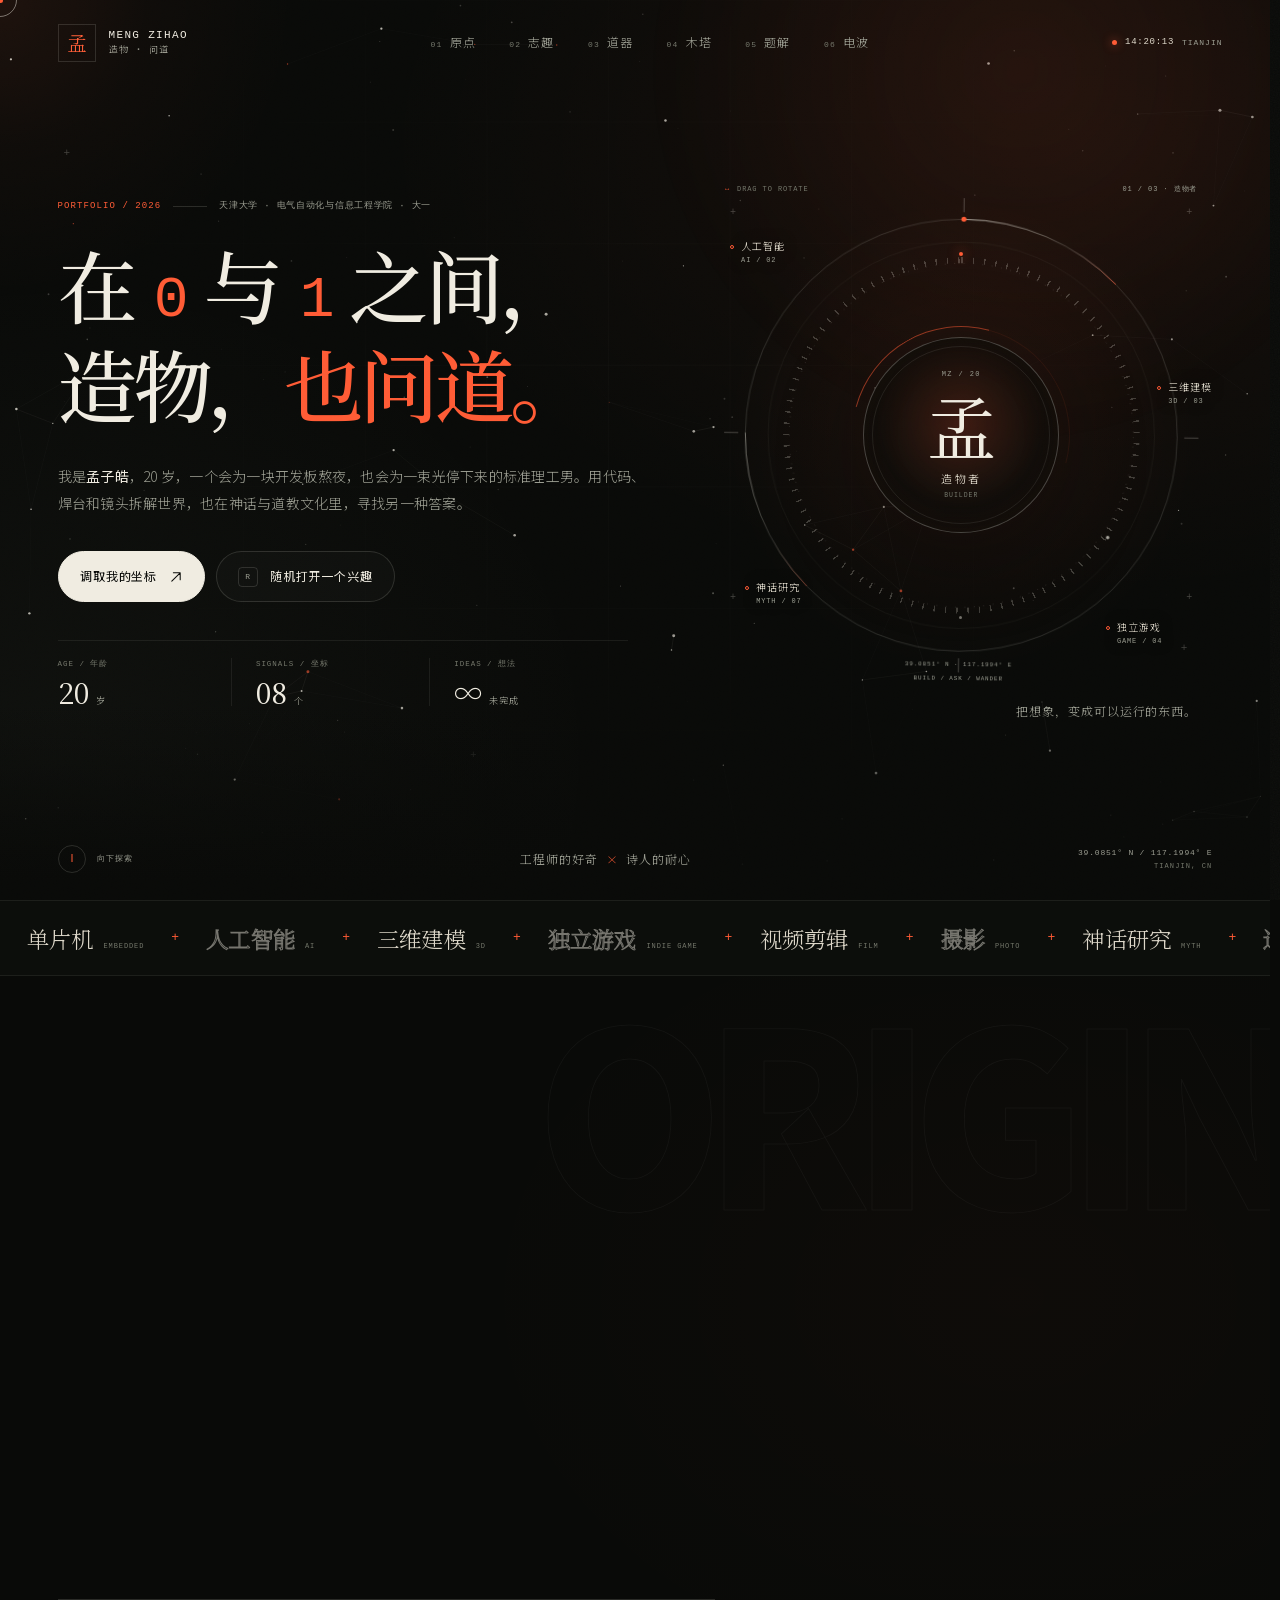
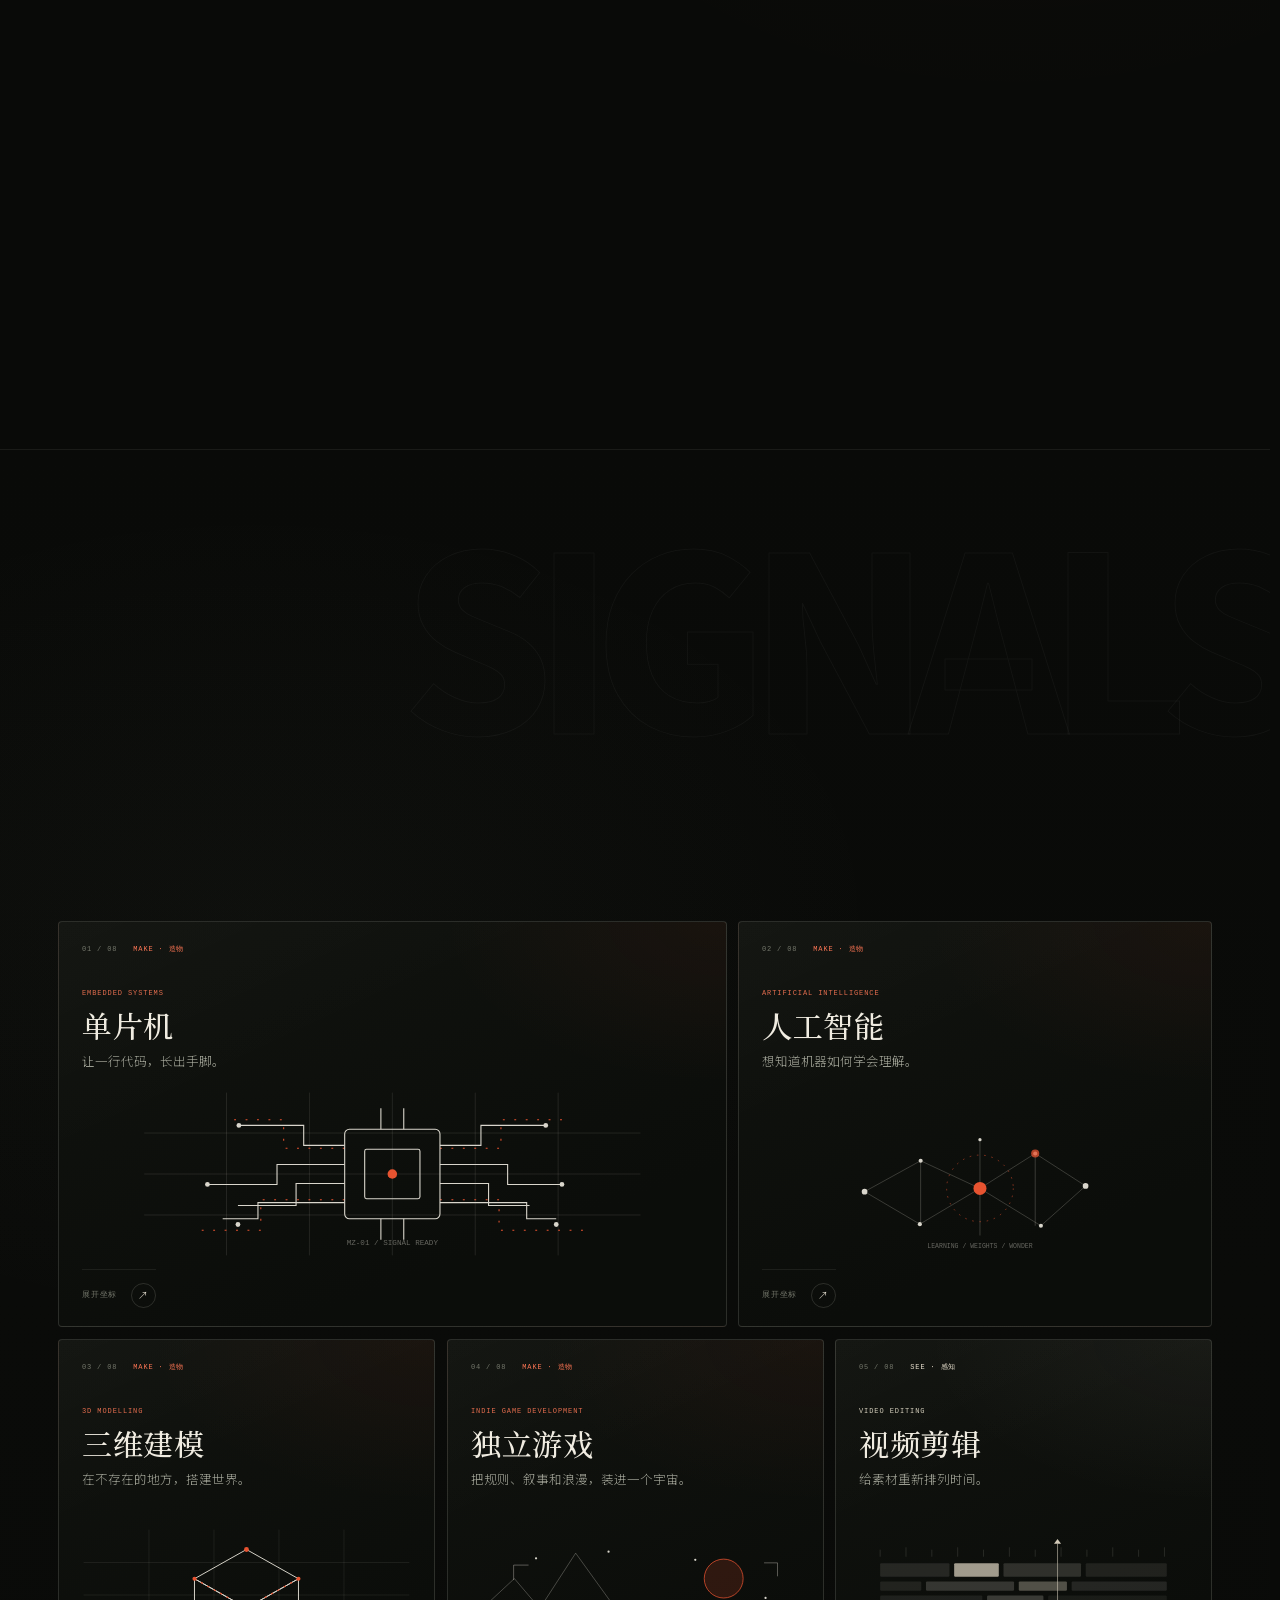
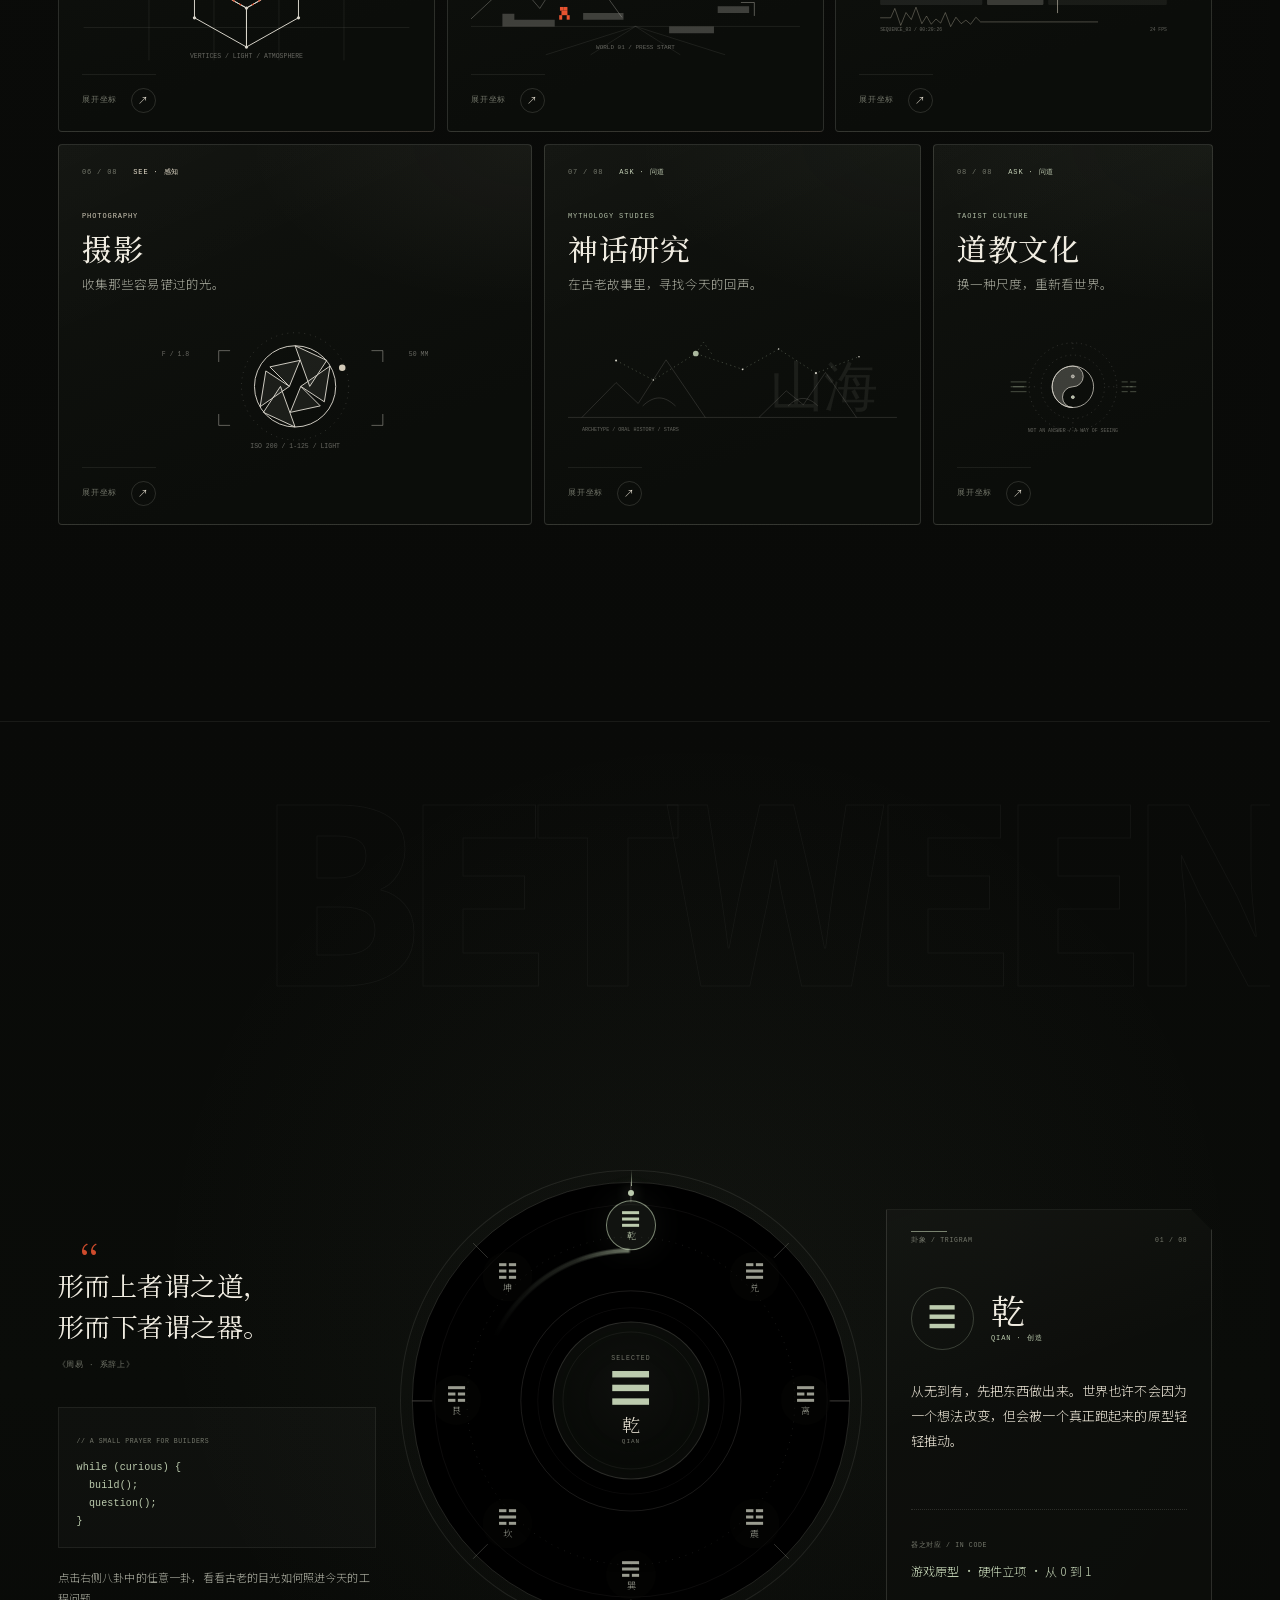
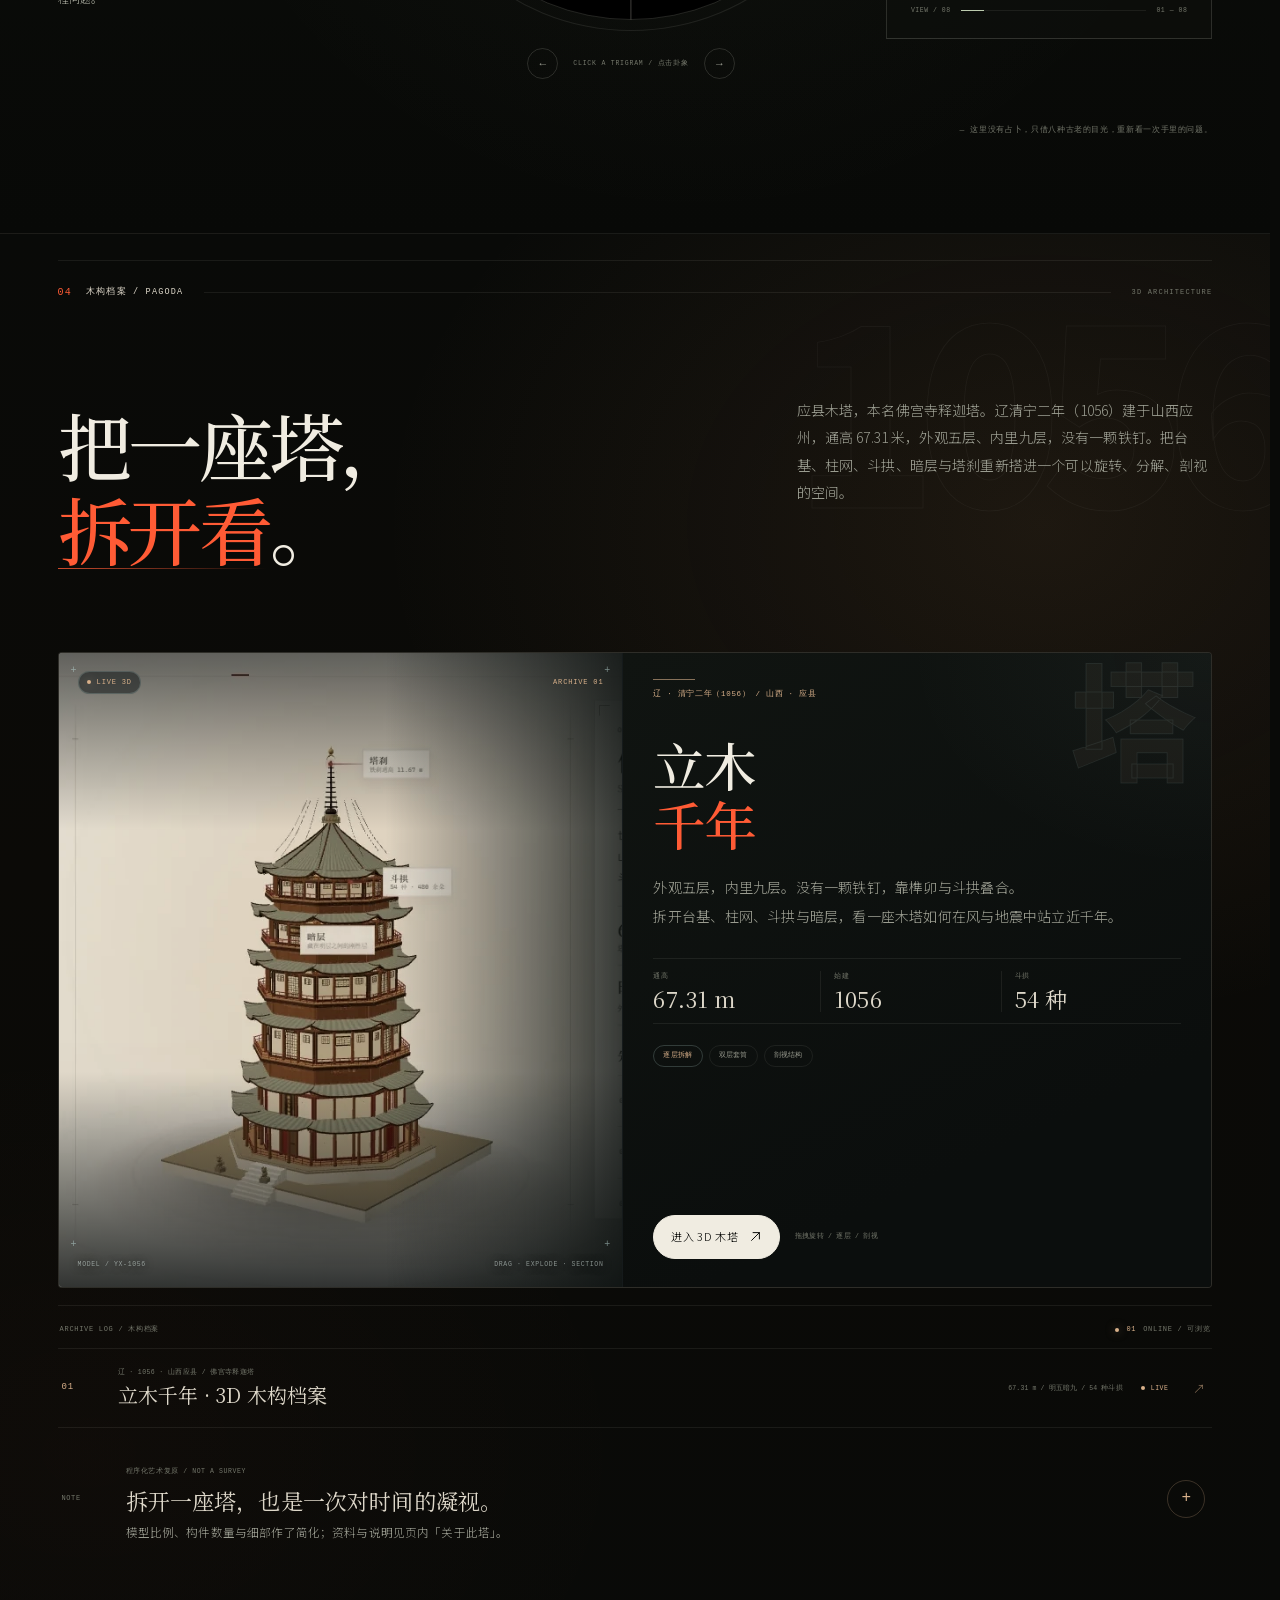
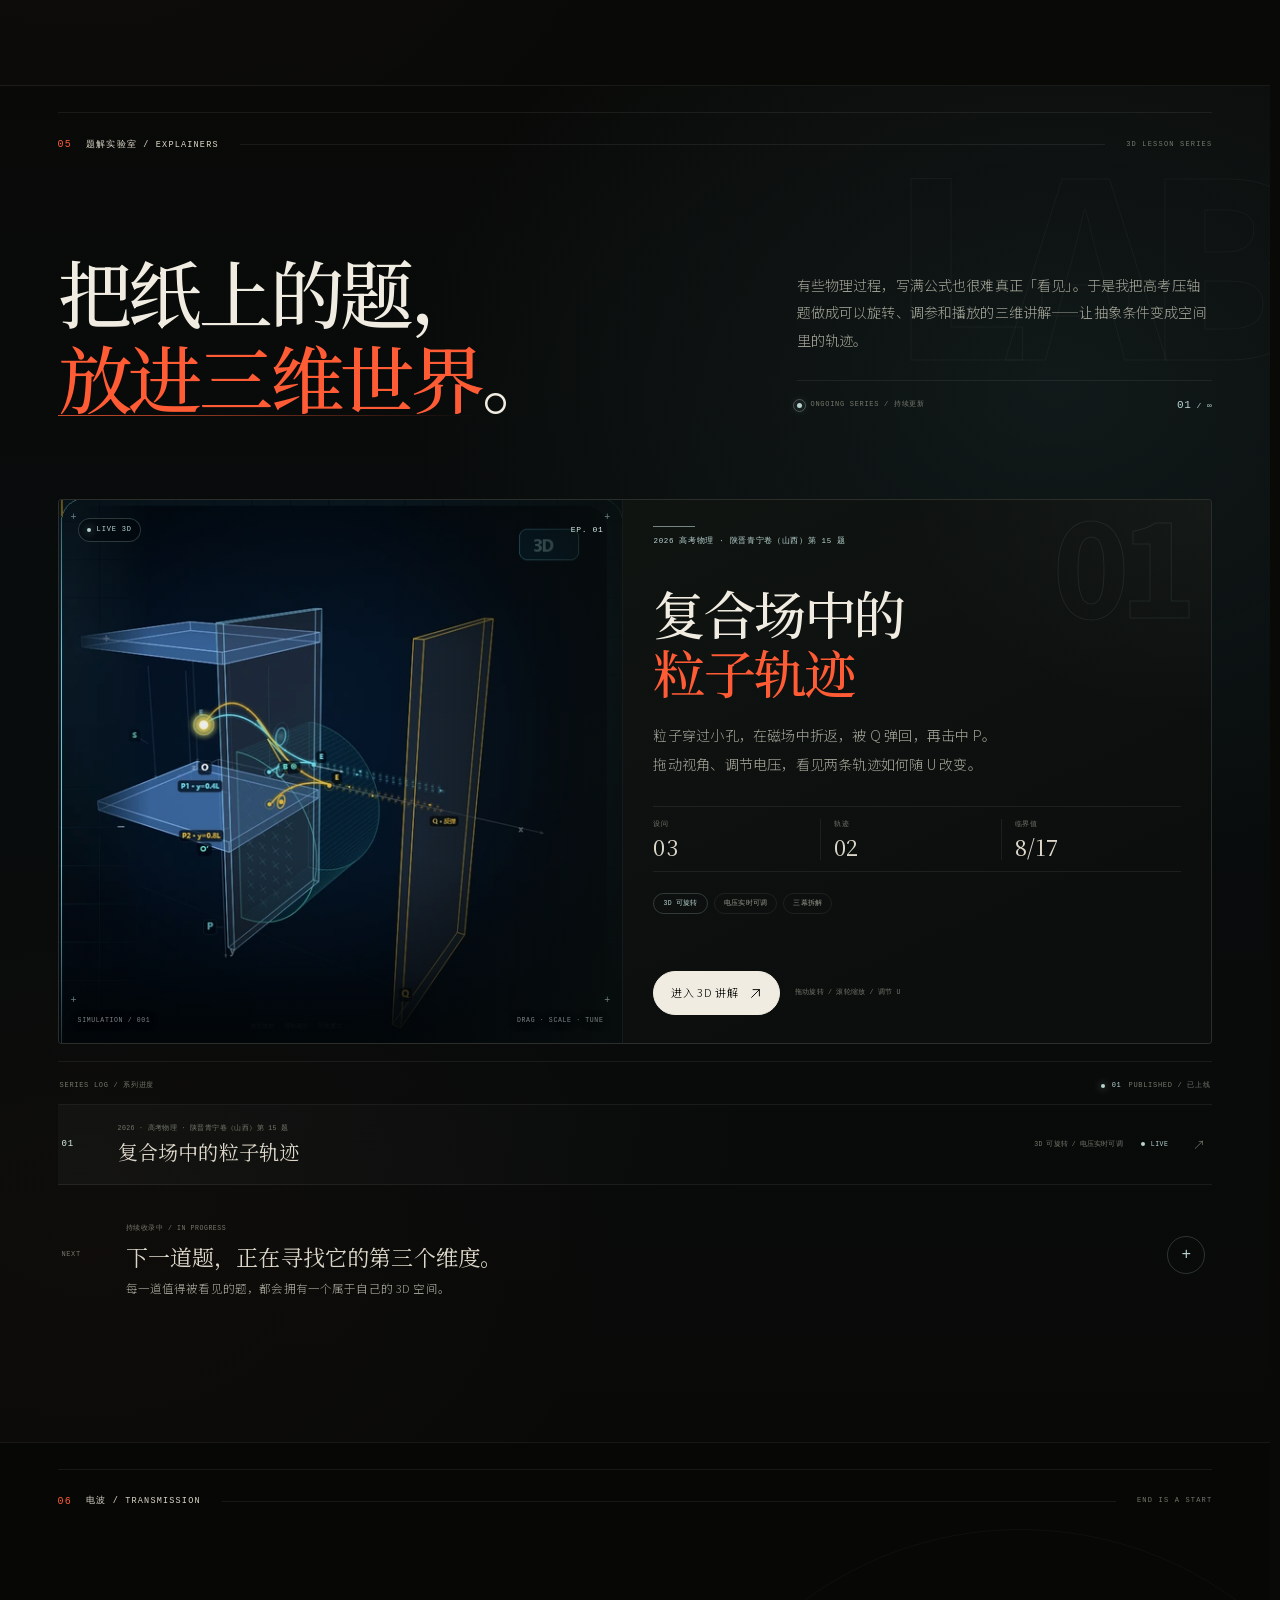
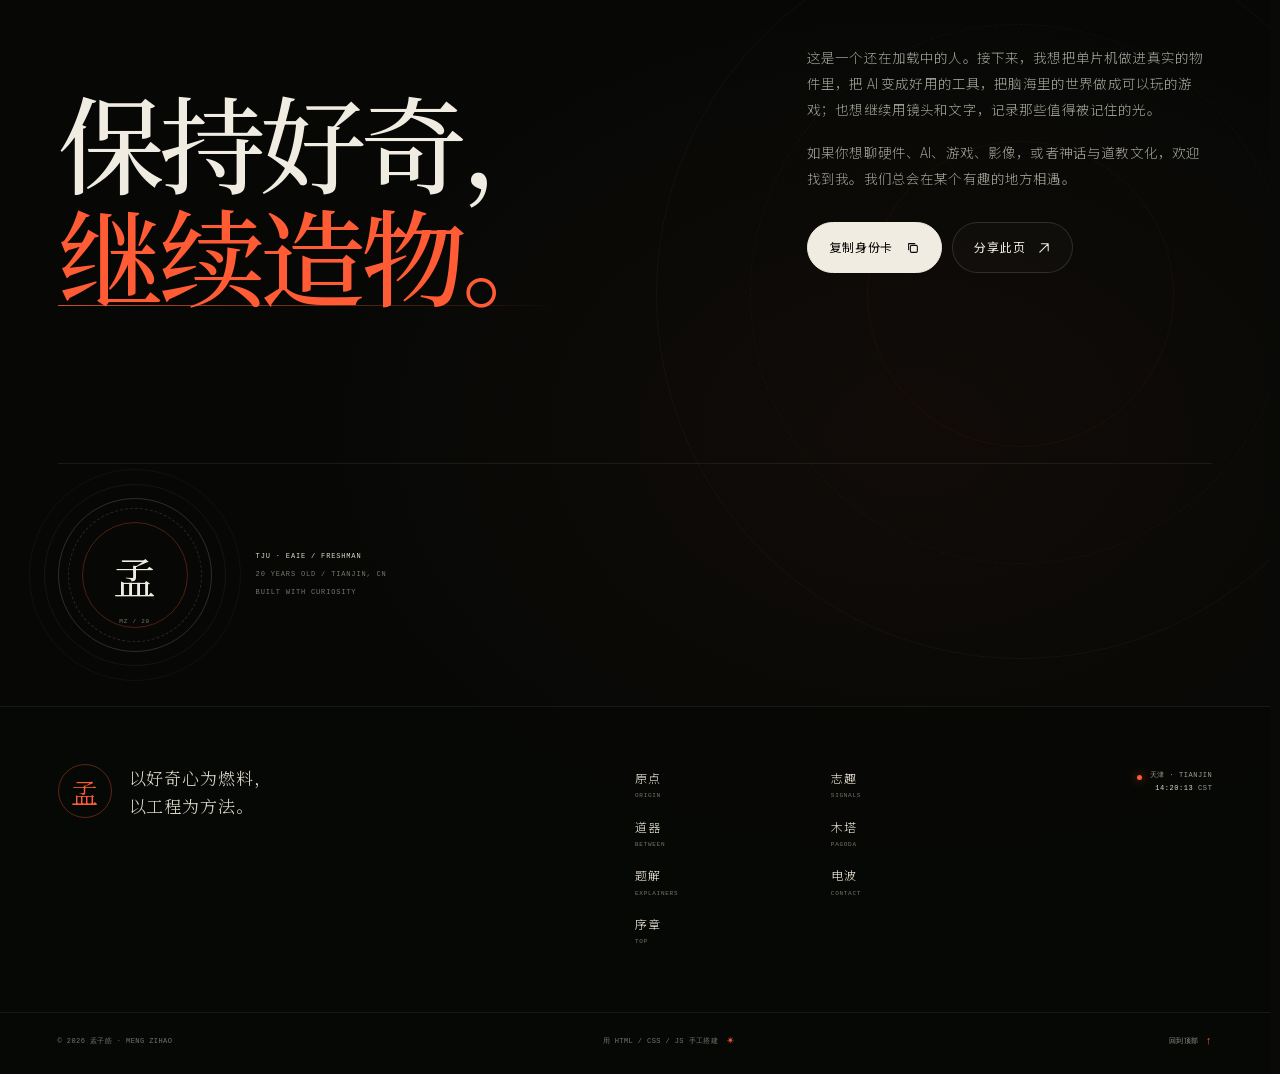
==== commit aa85ae52: "Publish equal pagoda and explainer labs" ====
--- a/index.html
+++ b/index.html
@@ -1,57 +1,76 @@
 <!DOCTYPE html>
-<html lang="zh-CN" class="no-js">
+<html lang="zh-CN">
 <head>
   <meta charset="UTF-8">
   <meta name="viewport" content="width=device-width, initial-scale=1.0">
-  <meta name="theme-color" content="#f1ede3">
+  <meta name="theme-color" content="#090a08">
   <meta name="author" content="孟子皓">
-  <meta name="description" content="孟子皓，20 岁，天津大学电气自动化与信息工程学院大一学生。单片机、人工智能、三维建模、独立游戏、影像与道教文化。包含 2026 高考物理 3D 题解系列与应县木塔交互档案。">
+  <meta name="description" content="孟子皓，天津大学电气自动化与信息工程学院大一学生。用代码、焊台与镜头拆解世界，也在神话与道教文化里寻找另一种答案。个人主页、应县木塔 3D 木构档案与 3D 题解实验室。">
   <meta property="og:type" content="website">
-  <meta property="og:url" content="https://mzh886.github.io/mengzihao/">
   <meta property="og:title" content="孟子皓 · 造物与问道">
-  <meta property="og:description" content="在 0 与 1 之间，造物，也问道。个人作品、3D 题解系列与应县木塔交互档案。">
-  <meta property="og:image" content="https://mzh886.github.io/mengzihao/assets/og-cover.jpg">
-  <meta property="og:image:width" content="1200">
-  <meta property="og:image:height" content="628">
-  <meta property="og:image:alt" content="孟子皓个人主页：在 0 与 1 之间，造物，也问道。">
+  <meta property="og:description" content="在 0 与 1 之间，造物，也问道。天津大学电气自动化与信息工程学院大一学生孟子皓的个人坐标、应县木塔 3D 木构档案与 3D 题解实验室。">
   <meta property="og:locale" content="zh_CN">
-  <meta name="twitter:card" content="summary_large_image">
+  <meta name="twitter:card" content="summary">
   <meta name="twitter:title" content="孟子皓 · 造物与问道">
   <meta name="twitter:description" content="在 0 与 1 之间，造物，也问道。">
-  <meta name="twitter:image" content="https://mzh886.github.io/mengzihao/assets/og-cover.jpg">
-  <link rel="canonical" href="https://mzh886.github.io/mengzihao/">
   <title>孟子皓 · 造物与问道</title>
-  <script>document.documentElement.classList.remove('no-js'); document.documentElement.classList.add('js');</script>
-  <link rel="icon" href="data:image/svg+xml,%3Csvg xmlns='http://www.w3.org/2000/svg' viewBox='0 0 64 64'%3E%3Crect width='64' height='64' fill='%23a33a2a'/%3E%3Crect x='4' y='4' width='56' height='56' fill='none' stroke='%23f5efe2' stroke-opacity='.55'/%3E%3Ctext x='32' y='41' text-anchor='middle' font-family='serif' font-size='28' fill='%23f5efe2'%3E孟%3C/text%3E%3C/svg%3E">
+  <link rel="icon" href="data:image/svg+xml,%3Csvg xmlns='http://www.w3.org/2000/svg' viewBox='0 0 64 64'%3E%3Crect width='64' height='64' rx='12' fill='%23090a08'/%3E%3Ctext x='32' y='44' font-size='38' text-anchor='middle' fill='%23ff5b35' font-family='serif'%3E孟%3C/text%3E%3C/svg%3E">
   <link rel="stylesheet" href="assets/fonts.css">
   <link rel="stylesheet" href="assets/style.css">
+  <link rel="stylesheet" href="assets/project-viewer.css">
 </head>
-<body>
+<body class="is-loading">
+
+  <div class="loader" id="loader" aria-hidden="true">
+    <div class="loader-grid"></div>
+    <div class="loader-top">
+      <span>MENG ZIHAO</span>
+      <span>PERSONAL INDEX / 2026</span>
+    </div>
+    <div class="loader-center">
+      <span class="loader-mark">孟</span>
+      <div class="loader-copy">
+        <span class="loader-cn">正在建立信号连接</span>
+        <span class="loader-en">INITIALIZING CURIOSITY</span>
+      </div>
+    </div>
+    <div class="loader-bottom">
+      <span>LOADING EXPERIENCE</span>
+      <span class="loader-count" id="loaderCount">000</span>
+    </div>
+    <div class="loader-track"><span id="loaderBar"></span></div>
+  </div>
+
+  <div class="pointer-glow" aria-hidden="true"></div>
+  <div class="grain" aria-hidden="true"></div>
+  <div class="cursor-dot" id="cursorDot" aria-hidden="true"></div>
+  <div class="cursor-ring" id="cursorRing" aria-hidden="true"><span>↗</span></div>
   <a class="skip-link" href="#main">跳到主要内容</a>
+
   <div class="scroll-progress" aria-hidden="true"><span id="progressBar"></span></div>
 
   <header class="site-header" id="siteHeader">
     <div class="header-inner">
-      <a class="brand" href="#top" aria-label="孟子皓个人主页，回到顶部">
-        <span class="brand-seal">孟</span>
-        <span class="brand-type">
-          <strong>MENG ZIHAO</strong>
-          <small>造物 · 问道</small>
-        </span>
+      <a href="#top" class="brand" aria-label="孟子皓个人主页，回到顶部">
+        <span class="brand-mark">孟</span>
+        <span class="brand-type">MENG ZIHAO<small>造物 · 问道</small></span>
       </a>
 
-      <nav class="desktop-nav" aria-label="主要导航">
-        <a class="nav-link" href="#origin" data-nav="origin"><i>01</i><span>原点</span></a>
-        <a class="nav-link" href="#signals" data-nav="signals"><i>02</i><span>志趣</span></a>
-        <a class="nav-link" href="#dao" data-nav="dao"><i>03</i><span>道器</span></a>
-        <a class="nav-link" href="#pagoda" data-nav="pagoda"><i>04</i><span>木塔</span></a>
-        <a class="nav-link" href="#explainers" data-nav="explainers"><i>05</i><span>题解</span></a>
-        <a class="nav-link" href="#contact" data-nav="contact"><i>06</i><span>电波</span></a>
+      <nav class="desktop-nav" aria-label="主导航">
+        <a href="#origin" class="nav-link" data-nav="origin"><span>01</span>原点</a>
+        <a href="#signals" class="nav-link" data-nav="signals"><span>02</span>志趣</a>
+        <a href="#dao" class="nav-link" data-nav="dao"><span>03</span>道器</a>
+        <a href="#pagoda" class="nav-link" data-nav="pagoda"><span>04</span>木塔</a>
+        <a href="#explainers" class="nav-link" data-nav="explainers"><span>05</span>题解</a>
+        <a href="#contact" class="nav-link" data-nav="contact"><span>06</span>电波</a>
       </nav>
 
       <div class="header-tools">
-        <span class="header-live"><i></i>TIANJIN / 2026</span>
-        <span class="header-clock" id="headerClock">--:--</span>
+        <div class="header-clock" aria-label="天津当前时间">
+          <span class="live-dot"></span>
+          <span id="clock">--:--:--</span>
+          <em>TIANJIN</em>
+        </div>
         <button class="menu-toggle" id="menuToggle" type="button" aria-label="打开菜单" aria-expanded="false" aria-controls="mobileMenu">
           <span></span><span></span>
         </button>
@@ -60,421 +79,1055 @@
   </header>
 
   <div class="mobile-menu" id="mobileMenu" aria-hidden="true">
-    <div class="mobile-menu-head">
-      <span class="brand-seal">孟</span>
-      <button class="mobile-menu-close" type="button" data-menu-close aria-label="关闭菜单">关闭 <span>×</span></button>
-    </div>
-    <nav class="mobile-menu-nav" aria-label="移动端导航">
-      <a href="#origin"><i>01</i><strong>原点</strong><em>ORIGIN</em></a>
-      <a href="#signals"><i>02</i><strong>志趣</strong><em>SIGNALS</em></a>
-      <a href="#dao"><i>03</i><strong>道器</strong><em>BETWEEN</em></a>
-      <a href="#pagoda"><i>04</i><strong>木塔</strong><em>PAGODA</em></a>
-      <a href="#explainers"><i>05</i><strong>题解</strong><em>EXPLAINERS</em></a>
-      <a href="#contact"><i>06</i><strong>电波</strong><em>TRANSMISSION</em></a>
-    </nav>
-    <div class="mobile-menu-foot">
-      <p>在 0 与 1 之间，<br>造物，也问道。</p>
-      <span>39.0851° N / 117.1994° E<br>TIANJIN, CN</span>
+    <div class="mobile-menu-inner">
+      <span class="mobile-menu-label">INDEX / 目录</span>
+      <nav aria-label="移动端导航">
+        <a href="#origin"><span>01</span><strong>原点</strong><em>ORIGIN</em></a>
+        <a href="#signals"><span>02</span><strong>志趣</strong><em>SIGNALS</em></a>
+        <a href="#dao"><span>03</span><strong>道器</strong><em>BETWEEN</em></a>
+        <a href="#pagoda"><span>04</span><strong>木塔</strong><em>PAGODA</em></a>
+        <a href="#explainers"><span>05</span><strong>题解</strong><em>EXPLAINERS</em></a>
+        <a href="#contact"><span>06</span><strong>电波</strong><em>TRANSMISSION</em></a>
+      </nav>
+      <div class="mobile-menu-foot">
+        <span>TJU · EAIE / 20</span>
+        <span>保持好奇，继续造物。</span>
+      </div>
     </div>
   </div>
 
   <main id="main">
     <section class="hero" id="top" aria-labelledby="heroTitle">
-      <div class="hero-watermark" aria-hidden="true">道</div>
-      <div class="hero-inner page">
+      <canvas id="field" aria-hidden="true"></canvas>
+      <div class="hero-ambient" aria-hidden="true">
+        <span class="hero-aura"></span>
+        <span class="hero-cross cross-1">+</span>
+        <span class="hero-cross cross-2">+</span>
+        <span class="hero-cross cross-3">+</span>
+        <span class="hero-grid"></span>
+      </div>
+
+      <div class="hero-inner page-pad">
         <div class="hero-copy">
-          <p class="eyebrow hero-eyebrow"><span>PORTFOLIO / 2026</span><i></i><span>天津大学 · 电气自动化与信息工程学院</span></p>
+          <div class="hero-kicker" data-hero="1">
+            <span class="kicker-tag">PORTFOLIO / 2026</span>
+            <span class="kicker-line"></span>
+            <span class="kicker-text">天津大学 · 电气自动化与信息工程学院 · 大一</span>
+          </div>
+
           <h1 class="hero-title" id="heroTitle">
-            <span class="hero-line"><span>在 <i>0</i> 与 <i>1</i></span></span>
-            <span class="hero-line"><span>之间，</span></span>
-            <span class="hero-line"><span>造物，</span></span>
-            <span class="hero-line"><span><em>也问道。</em></span></span>
+            <span class="title-line"><span class="title-inner">在 <i>0</i> 与 <i>1</i> 之间，</span></span>
+            <span class="title-line"><span class="title-inner">造物，<em>也问道。</em></span></span>
           </h1>
-          <p class="hero-lede">我是<strong>孟子皓</strong>，20 岁，天津大学电气自动化与信息工程学院大一学生。一个会为一块开发板熬夜，也会为一束光停下来的标准理工男。用代码、焊台和镜头拆解世界，也在神话与道教文化里，寻找另一种答案。</p>
-          <div class="hero-actions">
-            <a class="btn btn-ink" href="#signals">
-              <span>浏览八种坐标</span>
-              <svg viewBox="0 0 16 16" aria-hidden="true"><path d="M3 13 13 3M5 3h8v8"/></svg>
+
+          <p class="hero-lede" data-hero="2">
+            我是<strong>孟子皓</strong>，20 岁，一个会为一块开发板熬夜，也会为一束光停下来的<span class="no-wrap">标准理工男</span>。<span class="no-wrap">用代码</span>、焊台和镜头拆解世界，也在神话与道教文化里，寻找另一种答案。
+          </p>
+
+          <div class="hero-actions" data-hero="3">
+            <a class="btn btn-solid magnetic" href="#signals">
+              <span>调取我的坐标</span>
+              <svg class="arr" viewBox="0 0 16 16" aria-hidden="true"><path d="M3.2 12.8 12.8 3.2M5 3.2h7.8V11"/></svg>
             </a>
-            <a class="text-link" href="#pagoda"><span>打开木塔档案</span><i>↘</i></a>
-          </div>
-          <dl class="hero-stats">
-            <div><dt>AGE / 年龄</dt><dd>20<small>岁</small></dd></div>
-            <div><dt>SIGNALS / 坐标</dt><dd>08<small>个</small></dd></div>
-            <div><dt>STATUS / 状态</dt><dd class="stat-infinity">∞<small>未完成</small></dd></div>
+            <button class="btn btn-ghost magnetic" id="randomInterest" type="button">
+              <kbd>R</kbd>
+              <span>随机打开一个兴趣</span>
+            </button>
+          </div>
+
+          <dl class="hero-stats" data-hero="4">
+            <div>
+              <dt>AGE / 年龄</dt>
+              <dd><span class="counter" data-target="20">00</span><small>岁</small></dd>
+            </div>
+            <div>
+              <dt>SIGNALS / 坐标</dt>
+              <dd><span class="counter" data-target="8">00</span><small>个</small></dd>
+            </div>
+            <div>
+              <dt>IDEAS / 想法</dt>
+              <dd><span class="infinity">∞</span><small>未完成</small></dd>
+            </div>
           </dl>
         </div>
 
-        <div class="hero-art" data-hero-art>
-          <div class="disc-wrap" id="discWrap">
-            <span class="disc-label disc-label--tl">造物 <small>BUILD</small></span>
-            <span class="disc-label disc-label--tr">感知 <small>PERCEIVE</small></span>
-            <span class="disc-label disc-label--bl">问道 <small>ASK</small></span>
-            <span class="disc-label disc-label--br">留白 <small>SPACE</small></span>
-            <svg class="taiji" viewBox="0 0 600 600" aria-hidden="true">
-              <g class="taiji-orbit">
-                <circle cx="300" cy="300" r="282"></circle>
-                <circle cx="300" cy="300" r="260" class="dash"></circle>
-                <g class="taiji-ticks">
-                  <path d="M300 10v16M300 574v16M10 300h16M574 300h16"></path>
-                  <path d="M86 86l12 12M502 502l12 12M514 86l-12 12M98 502l-12 12"></path>
-                  <path d="M300 26v7M300 567v7M26 300h7M567 300h7"></path>
-                </g>
-                <g class="taiji-trigrams">
-                  <g transform="translate(300 46)"><path d="M-14 0h28M-14 6h28M-14 12h28"/></g>
-                  <g transform="translate(516 208) rotate(60)"><path d="M-14 0h28M-14 6h12M2 6h12M-14 12h28"/></g>
-                  <g transform="translate(516 392) rotate(120)"><path d="M-14 0h28M-14 6h28M-14 12h12M2 12h12"/></g>
-                  <g transform="translate(300 554)"><path d="M-14 0h28M-14 6h12M2 6h12M-14 12h12M2 12h12"/></g>
-                  <g transform="translate(84 392) rotate(-120)"><path d="M-14 0h12M2 0h12M-14 6h28M-14 12h12M2 12h12"/></g>
-                  <g transform="translate(84 208) rotate(-60)"><path d="M-14 0h12M2 0h12M-14 6h12M2 6h12M-14 12h28"/></g>
-                </g>
-              </g>
-              <g class="taiji-disc">
-                <circle cx="300" cy="300" r="178"></circle>
-                <path class="taiji-dark" d="M300 122a178 178 0 0 1 0 356 89 89 0 0 1 0-178 89 89 0 0 0 0-178Z"></path>
-                <path class="taiji-accent" d="M300 122a178 178 0 0 1 146 293"></path>
-                <circle cx="300" cy="211" r="8" class="taiji-dot taiji-dot--paper"></circle>
-                <circle cx="300" cy="389" r="8" class="taiji-dot taiji-dot--ink"></circle>
-              </g>
-              <circle cx="300" cy="300" r="197" class="taiji-hairline"></circle>
-            </svg>
-            <button class="disc-core" id="discCore" type="button" aria-label="点击切换身份关键词">
-              <span class="disc-core-mark">孟</span>
-              <span class="disc-core-plus" aria-hidden="true">+</span>
-            </button>
-            <div class="disc-caption">
-              <span id="identityState">01 / 03 · 造物者</span>
-              <p id="identityNote">把想象，变成可以运行的东西。</p>
-            </div>
-          </div>
-        </div>
-      </div>
-
-      <div class="hero-foot page">
-        <a class="scroll-cue" href="#origin"><span class="scroll-cue-line"></span><span>向下探索 / SCROLL</span></a>
-        <span class="hero-motto">工程师的好奇 <i>×</i> 诗人的耐心</span>
-        <span class="hero-coords">39.0851° N / 117.1994° E <em>TJ, CN</em></span>
+        <div class="hero-visual" data-hero="5">
+          <div class="artifact-wrap">
+            <div class="artifact" id="artifact" aria-label="互动星盘，可拖动旋转；点击中心切换身份关键词">
+              <span class="artifact-corner ac-tl" aria-hidden="true">+</span>
+              <span class="artifact-corner ac-tr" aria-hidden="true">+</span>
+              <span class="artifact-corner ac-bl" aria-hidden="true">+</span>
+              <span class="artifact-corner ac-br" aria-hidden="true">+</span>
+
+              <div class="artifact-stage" id="artifactStage">
+                <svg class="artifact-svg" id="artifactSvg" viewBox="0 0 640 640" aria-hidden="true">
+                  <defs>
+                    <radialGradient id="haloGrad">
+                      <stop offset="0" stop-color="#ff5b35" stop-opacity=".11"></stop>
+                      <stop offset=".5" stop-color="#ff5b35" stop-opacity=".035"></stop>
+                      <stop offset="1" stop-color="#ff5b35" stop-opacity="0"></stop>
+                    </radialGradient>
+                    <linearGradient id="arcGrad" x1="0" y1="0" x2="1" y2="1">
+                      <stop offset="0" stop-color="#f0ece1" stop-opacity=".7"></stop>
+                      <stop offset=".55" stop-color="#f0ece1" stop-opacity=".05"></stop>
+                      <stop offset="1" stop-color="#ff5b35" stop-opacity=".8"></stop>
+                    </linearGradient>
+                  </defs>
+                  <circle cx="320" cy="320" r="300" fill="url(#haloGrad)"></circle>
+                  <circle class="orbit-base" cx="320" cy="320" r="275"></circle>
+                  <circle class="orbit-faint" cx="320" cy="320" r="246"></circle>
+                  <circle class="orbit-dash" cx="320" cy="320" r="219"></circle>
+                  <path class="orbit-arc" d="M320 45a275 275 0 0 1 194.4 80.6"></path>
+                  <path class="orbit-arc orbit-arc-2" d="M45 320a275 275 0 0 0 80.6 194.4"></path>
+                  <g class="orbit-satellite-ring">
+                    <circle cx="320" cy="45" r="3.2" fill="#ff5b35"></circle>
+                    <circle cx="508" cy="448" r="2.2" fill="#f0ece1" opacity=".7"></circle>
+                  </g>
+                  <g class="orbit-crosses">
+                    <path d="M320 18v18M320 604v18M18 320h18M604 320h18"></path>
+                  </g>
+                  <g class="orbit-data">
+                    <text x="320" y="614" text-anchor="middle">39.0851° N · 117.1994° E</text>
+                    <text x="320" y="632" text-anchor="middle">BUILD / ASK / WANDER</text>
+                  </g>
+                </svg>
+
+                <div class="artifact-ticks" aria-hidden="true"></div>
+                <span class="orbit-satellite orbit-satellite-a" aria-hidden="true"></span>
+                <span class="orbit-satellite orbit-satellite-b" aria-hidden="true"></span>
+
+                <div class="artifact-labels" aria-hidden="true">
+                  <span class="art-label art-label-1">人工智能<small>AI / 02</small></span>
+                  <span class="art-label art-label-2">三维建模<small>3D / 03</small></span>
+                  <span class="art-label art-label-3">神话研究<small>MYTH / 07</small></span>
+                  <span class="art-label art-label-4">独立游戏<small>GAME / 04</small></span>
+                </div>
+
+                <button class="artifact-core" id="coreBtn" type="button" aria-label="点击切换身份关键词">
+                  <span class="core-ripple" id="coreRipple" aria-hidden="true"></span>
+                  <span class="core-kicker">MZ / 20</span>
+                  <span class="core-glyph" id="coreGlyph">孟</span>
+                  <span class="core-label" id="coreLabel">造物者</span>
+                  <span class="core-en" id="coreEn">BUILDER</span>
+                </button>
+              </div>
+
+              <div class="artifact-bottom">
+                <span class="drag-hint"><i>↔</i><span class="drag-mouse">DRAG TO ROTATE</span><span class="drag-touch">TAP THE CORE</span></span>
+                <span class="core-state" id="coreState">01 / 03 · 造物者</span>
+              </div>
+            </div>
+            <p class="artifact-note" id="artifactNote" aria-live="polite">把想象，变成可以运行的东西。</p>
+          </div>
+        </div>
+      </div>
+
+      <div class="hero-bottom page-pad" data-hero="6">
+        <a class="scroll-cue" href="#origin" aria-label="向下滚动到原点">
+          <span class="scroll-ring"><i></i></span>
+          <span>向下探索</span>
+        </a>
+        <p class="hero-motto">工程师的好奇 <i>×</i> 诗人的耐心</p>
+        <div class="hero-coords">
+          <span>39.0851° N / 117.1994° E</span>
+          <em>TIANJIN, CN</em>
+        </div>
       </div>
     </section>
 
-    <div class="index-band" aria-label="兴趣索引">
-      <div class="index-band-inner page">
-        <span>EMBEDDED SYSTEMS</span><i></i><span>ARTIFICIAL INTELLIGENCE</span><i></i><span>3D MODELLING</span><i></i><span>INDIE GAME</span><i></i><span>FILM EDITING</span><i></i><span>PHOTOGRAPHY</span><i></i><span>MYTHOLOGY</span><i></i><span>TAOIST CULTURE</span>
+    <div class="signal-strip" aria-hidden="true">
+      <div class="strip-track">
+        <div class="strip-group">
+          <span>单片机<small>EMBEDDED</small></span><i>+</i>
+          <span class="strip-outline">人工智能<small>AI</small></span><i>+</i>
+          <span>三维建模<small>3D</small></span><i>+</i>
+          <span class="strip-outline">独立游戏<small>INDIE GAME</small></span><i>+</i>
+          <span>视频剪辑<small>FILM</small></span><i>+</i>
+          <span class="strip-outline">摄影<small>PHOTO</small></span><i>+</i>
+          <span>神话研究<small>MYTH</small></span><i>+</i>
+          <span class="strip-outline">道教文化<small>TAOISM</small></span><i>+</i>
+        </div>
+        <div class="strip-group">
+          <span>单片机<small>EMBEDDED</small></span><i>+</i>
+          <span class="strip-outline">人工智能<small>AI</small></span><i>+</i>
+          <span>三维建模<small>3D</small></span><i>+</i>
+          <span class="strip-outline">独立游戏<small>INDIE GAME</small></span><i>+</i>
+          <span>视频剪辑<small>FILM</small></span><i>+</i>
+          <span class="strip-outline">摄影<small>PHOTO</small></span><i>+</i>
+          <span>神话研究<small>MYTH</small></span><i>+</i>
+          <span class="strip-outline">道教文化<small>TAOISM</small></span><i>+</i>
+        </div>
       </div>
     </div>
 
     <section class="section origin" id="origin" aria-labelledby="originTitle">
-      <div class="section-shell page">
-        <header class="section-head" data-reveal>
+      <span class="ghost-word ghost-origin" aria-hidden="true">ORIGIN</span>
+      <div class="section-shell page-pad">
+        <div class="section-marker reveal">
           <span class="section-num">01</span>
-          <span class="section-name">原点 <em>ORIGIN</em></span>
-          <span class="section-line"></span>
-          <span class="section-side">THE PERSON BEHIND THE SIGNALS</span>
-        </header>
+          <span class="section-label">原点 / ORIGIN</span>
+          <span class="section-rule"></span>
+          <span class="section-side">SCROLL / 001</span>
+        </div>
 
         <div class="origin-grid">
           <div class="origin-main">
-            <div class="vertical-quote" data-reveal><span>致虚极，<br>守静笃。</span><small>《道德经》</small></div>
+            <h2 class="display-heading reveal" id="originTitle">
+              标准理工男，<br><em>不标准</em>的好奇心。
+            </h2>
+
             <div class="origin-copy">
-              <h2 class="section-title" id="originTitle" data-reveal>标准理工男，<br><em>不标准</em>的好奇心。</h2>
-              <p class="lead" data-reveal>我今年 20 岁，在天津大学电气自动化与信息工程学院读大一。喜欢把东西拆开，研究它为什么能工作；更享受把它重新装回去时，让它多出一点原来说明书里没有的功能。</p>
-              <p data-reveal>单片机、人工智能、三维建模和独立游戏，是我和「造物」相处的四种方式；摄影、剪辑、神话与道教文化，则是我理解世界、安放想象的方式。理性和浪漫并不冲突——它们只是同一套系统里，两条互相校准的信号。</p>
-              <div class="principles">
-                <article data-reveal><span>01</span><div><h3>先拆开 <em>DECONSTRUCT</em></h3><p>看到一个东西，先想知道它怎么运转。</p></div></article>
-                <article data-reveal><span>02</span><div><h3>再动手 <em>MAKE</em></h3><p>让想法通电，变成能看见、能触摸的结果。</p></div></article>
-                <article data-reveal><span>03</span><div><h3>留一点白 <em>LEAVE SPACE</em></h3><p>给未知留位置，答案才有继续生长的可能。</p></div></article>
+              <p class="lead reveal" style="--delay:.06s">
+                我今年 20 岁，在天津大学电气自动化与信息工程学院读大一。喜欢把东西拆开，研究它为什么能工作；更享受把它重新装回去时，让它多出一点原来说明书里没有的功能。
+              </p>
+              <p class="reveal" style="--delay:.12s">
+                单片机、人工智能、三维建模和独立游戏，是我和「造物」相处的四种方式；摄影、剪辑、神话与道教文化，则是我理解世界、安放想象的方式。理性和浪漫并不冲突——它们只是同一套系统里，两条互相校准的信号。
+              </p>
+            </div>
+
+            <div class="principles">
+              <article class="principle reveal" style="--delay:.04s">
+                <span class="principle-num">01</span>
+                <div class="principle-body">
+                  <h3>先拆开 <em>DECONSTRUCT</em></h3>
+                  <p>看到一个东西，先想知道它怎么运转。</p>
+                </div>
+                <span class="principle-icon" aria-hidden="true">+</span>
+              </article>
+              <article class="principle reveal" style="--delay:.1s">
+                <span class="principle-num">02</span>
+                <div class="principle-body">
+                  <h3>再动手 <em>MAKE</em></h3>
+                  <p>让想法通电，变成能看见、能触摸的结果。</p>
+                </div>
+                <span class="principle-icon" aria-hidden="true">+</span>
+              </article>
+              <article class="principle reveal" style="--delay:.16s">
+                <span class="principle-num">03</span>
+                <div class="principle-body">
+                  <h3>留一点白 <em>LEAVE SPACE</em></h3>
+                  <p>给未知留位置，答案才有继续生长的可能。</p>
+                </div>
+                <span class="principle-icon" aria-hidden="true">+</span>
+              </article>
+            </div>
+          </div>
+
+          <aside class="origin-aside reveal" style="--delay:.08s" aria-label="孟子皓身份卡">
+            <div class="id-card" id="idCard" data-tilt>
+              <span class="id-shine" aria-hidden="true"></span>
+              <div class="id-top">
+                <span>IDENTITY / 001</span>
+                <span class="id-status"><i></i>ACTIVE</span>
               </div>
-            </div>
-          </div>
-
-          <aside class="identity-column" data-reveal aria-label="孟子皓身份卡">
-            <div class="id-card" id="idCard" data-tilt>
-              <div class="id-card-top"><span>IDENTITY / 001</span><span><i></i>ACTIVE</span></div>
-              <div class="id-card-main">
-                <span class="id-glyph">孟</span>
-                <div><h3>孟子皓</h3><p>MENG ZIHAO</p></div>
+
+              <div class="id-main">
+                <span class="id-avatar">孟</span>
+                <div class="id-name">
+                  <h3>孟子皓</h3>
+                  <p>MENG ZIHAO</p>
+                </div>
                 <span class="id-age">20</span>
               </div>
-              <div class="id-card-rule"></div>
+
+              <div class="id-line"></div>
+
               <dl class="id-data">
                 <div><dt>学校 / SCHOOL</dt><dd>天津大学</dd></div>
                 <div><dt>学院 / FACULTY</dt><dd>电气自动化与信息工程学院</dd></div>
                 <div><dt>阶段 / YEAR</dt><dd>本科一年级</dd></div>
                 <div><dt>坐标 / BASE</dt><dd>天津 · TIANJIN</dd></div>
               </dl>
-              <div class="id-tags"><span>标准理工男</span><span>造物中</span><span>好奇心过载</span></div>
-              <div class="id-card-bottom"><span class="id-barcode" aria-hidden="true"></span><span>MZ / 2026</span></div>
-            </div>
-            <p class="identity-note"><span>+</span> 比起给自己贴标签，我更想保持一种状态：好奇，动手，然后继续追问。</p>
-            <div class="identity-quote"><span>“</span>工程师的好奇，<br>诗人的耐心。<small>PERSONAL NOTES / 2026</small></div>
+
+              <div class="id-tags">
+                <span>标准理工男</span>
+                <span>造物中</span>
+                <span>好奇心过载</span>
+              </div>
+
+              <div class="id-bottom">
+                <div class="id-barcode" aria-hidden="true"></div>
+                <div class="id-sign">
+                  <span>SIGNAL</span>
+                  <svg viewBox="0 0 84 22" aria-hidden="true">
+                    <path d="M1 11h8l4-8 5 16 5-12 4 7 5-11 4 16 5-8h9l4-5 3 11 4-6h13"></path>
+                  </svg>
+                </div>
+              </div>
+            </div>
+            <p class="aside-note"><span>+</span> 比起给自己贴标签，我更想保持一种状态：好奇，动手，然后继续追问。</p>
           </aside>
         </div>
       </div>
     </section>
 
     <section class="section signals" id="signals" aria-labelledby="signalsTitle">
-      <div class="section-shell page">
-        <header class="section-head" data-reveal>
+      <span class="ghost-word ghost-signals" aria-hidden="true">SIGNALS</span>
+      <div class="section-shell page-pad">
+        <div class="section-marker reveal">
           <span class="section-num">02</span>
-          <span class="section-name">志趣 <em>SIGNALS</em></span>
-          <span class="section-line"></span>
-          <span class="section-side">EIGHT WAYS OF LOOKING</span>
-        </header>
-
-        <div class="section-intro">
-          <h2 class="section-title" id="signalsTitle" data-reveal>八种与世界<br><em>对话</em>的方式。</h2>
-          <div class="section-intro-copy" data-reveal>
-            <p>从硬件到神话，这些坐标共同构成了我。它们不是并列的技能清单，而是八种看世界的焦距——点开任意一个，看看它在我这里意味着什么。</p>
-            <button class="text-button" id="randomInterest" type="button"><span class="text-button-dot"></span>随机抽一个坐标 <kbd>R</kbd><i>↗</i></button>
-          </div>
-        </div>
-
-        <div class="signal-layout">
-          <aside class="signal-preview" id="signalPreview" aria-live="polite">
-            <div class="preview-top"><span id="previewIndex">01 / 08</span><span id="previewCategory">MAKE · 造物</span></div>
-            <div class="preview-glyph" id="previewGlyph" aria-hidden="true">芯</div>
-            <div class="preview-title"><h3 id="previewTitle">单片机</h3><p id="previewEn">Embedded Systems</p></div>
-            <p class="preview-desc" id="previewDesc">喜欢看代码穿过芯片，变成灯、声音和动作。单片机大概是最接近「造物」的入口：一行代码下去，现实世界真的会回应你。</p>
-            <div class="preview-foot"><span>CLICK TO EXPAND</span><span id="previewNum">01</span></div>
-          </aside>
-
-          <div class="signal-browser">
-            <div class="filter-bar" role="group" aria-label="按类别筛选兴趣">
-              <button class="filter is-active" type="button" data-filter="all" aria-pressed="true">全部 <span>08</span></button>
-              <button class="filter" type="button" data-filter="make" aria-pressed="false">造物 <span>04</span></button>
-              <button class="filter" type="button" data-filter="see" aria-pressed="false">感知 <span>02</span></button>
-              <button class="filter" type="button" data-filter="ask" aria-pressed="false">问道 <span>02</span></button>
-              <span class="filter-hint">SELECT A FREQUENCY</span>
-            </div>
-            <div class="signal-list" id="signalList">
-              <button class="signal-row" type="button" data-key="mcu" data-category="make" aria-haspopup="dialog"><span class="signal-number">01</span><span class="signal-name">单片机<small>EMBEDDED SYSTEMS</small></span><span class="signal-cat">造物</span><span class="signal-tagline">让一行代码，长出手脚。</span><span class="signal-arrow">↗</span></button>
-              <button class="signal-row" type="button" data-key="ai" data-category="make" aria-haspopup="dialog"><span class="signal-number">02</span><span class="signal-name">人工智能<small>ARTIFICIAL INTELLIGENCE</small></span><span class="signal-cat">造物</span><span class="signal-tagline">想知道机器如何学会理解。</span><span class="signal-arrow">↗</span></button>
-              <button class="signal-row" type="button" data-key="threed" data-category="make" aria-haspopup="dialog"><span class="signal-number">03</span><span class="signal-name">三维建模<small>3D MODELLING</small></span><span class="signal-cat">造物</span><span class="signal-tagline">在不存在的地方，搭建世界。</span><span class="signal-arrow">↗</span></button>
-              <button class="signal-row" type="button" data-key="game" data-category="make" aria-haspopup="dialog"><span class="signal-number">04</span><span class="signal-name">独立游戏<small>INDIE GAME DEVELOPMENT</small></span><span class="signal-cat">造物</span><span class="signal-tagline">把规则、叙事和浪漫，装进一个宇宙。</span><span class="signal-arrow">↗</span></button>
-              <button class="signal-row" type="button" data-key="video" data-category="see" aria-haspopup="dialog"><span class="signal-number">05</span><span class="signal-name">视频剪辑<small>VIDEO EDITING</small></span><span class="signal-cat">感知</span><span class="signal-tagline">给素材重新排列时间。</span><span class="signal-arrow">↗</span></button>
-              <button class="signal-row" type="button" data-key="photo" data-category="see" aria-haspopup="dialog"><span class="signal-number">06</span><span class="signal-name">摄影<small>PHOTOGRAPHY</small></span><span class="signal-cat">感知</span><span class="signal-tagline">收集那些容易错过的光。</span><span class="signal-arrow">↗</span></button>
-              <button class="signal-row" type="button" data-key="myth" data-category="ask" aria-haspopup="dialog"><span class="signal-number">07</span><span class="signal-name">神话研究<small>MYTHOLOGY STUDIES</small></span><span class="signal-cat">问道</span><span class="signal-tagline">在古老故事里，寻找今天的回声。</span><span class="signal-arrow">↗</span></button>
-              <button class="signal-row" type="button" data-key="tao" data-category="ask" aria-haspopup="dialog"><span class="signal-number">08</span><span class="signal-name">道教文化<small>TAOIST CULTURE</small></span><span class="signal-cat">问道</span><span class="signal-tagline">换一种尺度，重新看世界。</span><span class="signal-arrow">↗</span></button>
-            </div>
-            <p class="signal-browser-note"><span>✳</span> 八个坐标，不是八种人设；它们只是我看世界的八种焦距。</p>
-          </div>
-        </div>
+          <span class="section-label">志趣 / SIGNALS</span>
+          <span class="section-rule"></span>
+          <span class="section-side">EIGHT FREQUENCIES</span>
+        </div>
+
+        <div class="signals-head">
+          <h2 class="display-heading reveal" id="signalsTitle">
+            八种与世界<br><em>对话</em>的方式。
+          </h2>
+          <div class="signals-intro">
+            <p class="reveal" style="--delay:.08s">
+              从硬件到神话，这些坐标共同构成了我。它们不是并列的技能清单，而是八种看世界的焦距——点开任意一个，看看它在我这里意味着什么。
+            </p>
+            <button class="text-action reveal" id="randomInterest2" type="button" style="--delay:.14s">
+              <span class="text-action-dot"></span>
+              <span>随机抽一个坐标</span>
+              <kbd>R</kbd>
+              <svg class="arr" viewBox="0 0 16 16" aria-hidden="true"><path d="M3.2 12.8 12.8 3.2M5 3.2h7.8V11"/></svg>
+            </button>
+          </div>
+        </div>
+
+        <div class="filter-bar reveal" style="--delay:.06s" role="group" aria-label="按类别筛选兴趣">
+          <div class="filter-options">
+            <button class="filter-btn is-active" type="button" data-filter="all" aria-pressed="true">全部 <span>08</span></button>
+            <button class="filter-btn" type="button" data-filter="make" aria-pressed="false"><i class="filter-dot dot-make"></i>造物 <span>04</span></button>
+            <button class="filter-btn" type="button" data-filter="see" aria-pressed="false"><i class="filter-dot dot-see"></i>感知 <span>02</span></button>
+            <button class="filter-btn" type="button" data-filter="ask" aria-pressed="false"><i class="filter-dot dot-ask"></i>问道 <span>02</span></button>
+          </div>
+          <span class="filter-hint">SELECT A FREQUENCY</span>
+        </div>
+
+        <div class="interest-grid" id="interestGrid">
+          <button class="interest-card card-wide" type="button" data-key="mcu" data-category="make" data-cursor="open" style="--accent:#ff5b35" aria-haspopup="dialog">
+            <span class="card-top"><span class="card-id">01 / 08</span><span class="card-cat">MAKE · 造物</span></span>
+            <span class="card-body">
+              <span class="card-en">EMBEDDED SYSTEMS</span>
+              <span class="card-title">单片机</span>
+              <span class="card-summary">让一行代码，长出手脚。</span>
+            </span>
+            <span class="card-art" aria-hidden="true">
+              <svg viewBox="0 0 520 170" fill="none">
+                <g class="art-grid" stroke="currentColor" stroke-opacity=".12">
+                  <path d="M0 42h520M0 85h520M0 128h520M86 0v170M173 0v170M260 0v170M347 0v170M434 0v170"/>
+                </g>
+                <g class="mcu-traces" stroke="var(--accent)" stroke-width="1.1">
+                  <path class="trace-pulse trace-a" d="M210 58H146V28H86"/>
+                  <path class="trace-pulse trace-b" d="M310 58h64V28h70"/>
+                  <path class="trace-pulse trace-c" d="M210 112H122V144H56"/>
+                  <path class="trace-pulse trace-d" d="M310 112h62v32h90"/>
+                </g>
+                <g stroke="currentColor" stroke-width="1.15">
+                  <rect x="210" y="38" width="100" height="94" rx="5"/>
+                  <rect x="231" y="59" width="58" height="52" rx="2"/>
+                  <path d="M210 55h-43V34H99M210 75h-71v21H66M210 95h-51v23H98M210 115h-91v17H82M310 55h43V34h68M310 75h71v21h57M310 95h51v23h43M310 115h91v17h31"/>
+                  <path d="M248 38V16M272 38V16M248 132v22M272 132v22"/>
+                </g>
+                <g fill="currentColor">
+                  <circle cx="99" cy="34" r="2.5"/><circle cx="66" cy="96" r="2.5"/>
+                  <circle cx="98" cy="138" r="2.5"/><circle cx="421" cy="34" r="2.5"/>
+                  <circle cx="438" cy="96" r="2.5"/><circle cx="432" cy="138" r="2.5"/>
+                </g>
+                <circle class="mcu-led" cx="260" cy="85" r="5" fill="var(--accent)"/>
+                <text x="260" y="160" text-anchor="middle" fill="currentColor" fill-opacity=".44" font-family="monospace" font-size="8">MZ-01 / SIGNAL READY</text>
+              </svg>
+            </span>
+            <span class="card-foot"><span>展开坐标</span><span class="card-open">↗</span></span>
+          </button>
+
+          <button class="interest-card" type="button" data-key="ai" data-category="make" data-cursor="open" style="--accent:#ff5b35" aria-haspopup="dialog">
+            <span class="card-top"><span class="card-id">02 / 08</span><span class="card-cat">MAKE · 造物</span></span>
+            <span class="card-body">
+              <span class="card-en">ARTIFICIAL INTELLIGENCE</span>
+              <span class="card-title">人工智能</span>
+              <span class="card-summary">想知道机器如何学会理解。</span>
+            </span>
+            <span class="card-art" aria-hidden="true">
+              <svg viewBox="0 0 420 160" fill="none">
+                <g class="ai-links" stroke="currentColor" stroke-opacity=".28">
+                  <path d="M74 82 143 44 216 78 284 35 346 75"/>
+                  <path d="M74 82 142 122 216 78 291 124 346 75"/>
+                  <path d="M143 44v78M284 35v89M216 78v58M216 78V18"/>
+                </g>
+                <g fill="currentColor">
+                  <circle cx="74" cy="82" r="3.5"/><circle cx="143" cy="44" r="2.5"/>
+                  <circle cx="142" cy="122" r="2.5"/><circle cx="216" cy="78" r="4"/>
+                  <circle cx="216" cy="18" r="2"/><circle cx="284" cy="35" r="2.5"/>
+                  <circle cx="291" cy="124" r="2.5"/><circle cx="346" cy="75" r="3.5"/>
+                </g>
+                <circle class="ai-orbit" cx="216" cy="78" r="41" stroke="var(--accent)" stroke-opacity=".65" stroke-dasharray="2 7"/>
+                <circle cx="216" cy="78" r="8" fill="var(--accent)"/>
+                <circle cx="284" cy="35" r="5" fill="var(--accent)" fill-opacity=".75"/>
+                <text x="216" y="151" text-anchor="middle" fill="currentColor" fill-opacity=".44" font-family="monospace" font-size="8">LEARNING / WEIGHTS / WONDER</text>
+              </svg>
+            </span>
+            <span class="card-foot"><span>展开坐标</span><span class="card-open">↗</span></span>
+          </button>
+
+          <button class="interest-card" type="button" data-key="threed" data-category="make" data-cursor="open" style="--accent:#ff5b35" aria-haspopup="dialog">
+            <span class="card-top"><span class="card-id">03 / 08</span><span class="card-cat">MAKE · 造物</span></span>
+            <span class="card-body">
+              <span class="card-en">3D MODELLING</span>
+              <span class="card-title">三维建模</span>
+              <span class="card-summary">在不存在的地方，搭建世界。</span>
+            </span>
+            <span class="card-art" aria-hidden="true">
+              <svg viewBox="0 0 400 160" fill="none">
+                <g class="art-grid" stroke="currentColor" stroke-opacity=".1">
+                  <path d="M0 40h400M0 80h400M0 120h400M80 0v160M160 0v160M240 0v160M320 0v160"/>
+                </g>
+                <g class="cube-lines" stroke="currentColor" stroke-width="1.2">
+                  <path d="m200 24 64 36-64 36-64-36 64-36Z"/>
+                  <path d="m136 60 64 36v48l-64-36V60ZM264 60l-64 36v48l64-36V60Z"/>
+                  <path d="M200 96v48" stroke-opacity=".3"/>
+                </g>
+                <path class="cube-scan" d="m136 60 64 36 64-36" stroke="var(--accent)" stroke-width="1.4" stroke-dasharray="3 6"/>
+                <g fill="var(--accent)">
+                  <circle cx="200" cy="24" r="3"/><circle cx="136" cy="60" r="2.5"/>
+                  <circle cx="264" cy="60" r="2.5"/>
+                </g>
+                <g fill="currentColor">
+                  <circle cx="200" cy="96" r="2"/><circle cx="200" cy="144" r="2"/>
+                  <circle cx="136" cy="108" r="2"/><circle cx="264" cy="108" r="2"/>
+                </g>
+                <text x="200" y="158" text-anchor="middle" fill="currentColor" fill-opacity=".44" font-family="monospace" font-size="8">VERTICES / LIGHT / ATMOSPHERE</text>
+              </svg>
+            </span>
+            <span class="card-foot"><span>展开坐标</span><span class="card-open">↗</span></span>
+          </button>
+
+          <button class="interest-card" type="button" data-key="game" data-category="make" data-cursor="open" style="--accent:#ff5b35" aria-haspopup="dialog">
+            <span class="card-top"><span class="card-id">04 / 08</span><span class="card-cat">MAKE · 造物</span></span>
+            <span class="card-body">
+              <span class="card-en">INDIE GAME DEVELOPMENT</span>
+              <span class="card-title">独立游戏</span>
+              <span class="card-summary">把规则、叙事和浪漫，装进一个宇宙。</span>
+            </span>
+            <span class="card-art" aria-hidden="true">
+              <svg viewBox="0 0 440 160" fill="none">
+                <g stroke="currentColor" stroke-opacity=".12">
+                  <path d="M0 122h440M220 122 160 160M220 122l60 38M220 122 100 160M220 122l120 38"/>
+                </g>
+                <path d="m0 112 58-54 34 40 48-74 62 86" stroke="currentColor" stroke-opacity=".32" stroke-width="1.2"/>
+                <circle class="game-sun" cx="338" cy="58" r="26" fill="var(--accent)" fill-opacity=".16" stroke="var(--accent)" stroke-width="1"/>
+                <path d="M42 122h70v-9H58v-8H42v17ZM150 113h54v-9h-54v9ZM265 131h60v-9h-60v9ZM330 104h42v-9h-42v9Z" fill="currentColor" fill-opacity=".25"/>
+                <g class="pixel-player" fill="var(--accent)">
+                  <rect x="119" y="96" width="5" height="5"/>
+                  <rect x="124" y="96" width="5" height="5"/>
+                  <rect x="121" y="101" width="8" height="6"/>
+                  <rect x="118" y="107" width="4" height="6"/>
+                  <rect x="128" y="107" width="4" height="6"/>
+                </g>
+                <g stroke="currentColor" stroke-opacity=".5">
+                  <path d="M77 40h-20v20M361 90h18v18M392 37h18v18"/>
+                </g>
+                <g fill="currentColor">
+                  <circle cx="87" cy="31" r="1.5"/><circle cx="184" cy="22" r="1.5"/>
+                  <circle cx="394" cy="84" r="1.5"/><circle cx="300" cy="33" r="1.5"/>
+                </g>
+                <text x="220" y="152" text-anchor="middle" fill="currentColor" fill-opacity=".44" font-family="monospace" font-size="8">WORLD 01 / PRESS START</text>
+              </svg>
+            </span>
+            <span class="card-foot"><span>展开坐标</span><span class="card-open">↗</span></span>
+          </button>
+
+          <button class="interest-card card-wide" type="button" data-key="video" data-category="see" data-cursor="open" style="--accent:#e8dfcb" aria-haspopup="dialog">
+            <span class="card-top"><span class="card-id">05 / 08</span><span class="card-cat">SEE · 感知</span></span>
+            <span class="card-body">
+              <span class="card-en">VIDEO EDITING</span>
+              <span class="card-title">视频剪辑</span>
+              <span class="card-summary">给素材重新排列时间。</span>
+            </span>
+            <span class="card-art" aria-hidden="true">
+              <svg viewBox="0 0 560 170" fill="none">
+                <g class="video-ruler" stroke="currentColor" stroke-opacity=".23">
+                  <path d="M36 24v12M80 20v16M124 24v12M168 20v16M212 24v12M256 20v16M300 24v12M344 20v16M388 24v12M432 20v16M476 24v12M520 20v16"/>
+                </g>
+                <g class="video-clips">
+                  <rect x="36" y="47" width="118" height="23" rx="2" fill="currentColor" fill-opacity=".12"/>
+                  <rect x="162" y="47" width="76" height="23" rx="2" fill="var(--accent)" fill-opacity=".75"/>
+                  <rect x="246" y="47" width="132" height="23" rx="2" fill="currentColor" fill-opacity=".17"/>
+                  <rect x="386" y="47" width="138" height="23" rx="2" fill="currentColor" fill-opacity=".1"/>
+                  <rect x="36" y="78" width="70" height="16" rx="2" fill="currentColor" fill-opacity=".1"/>
+                  <rect x="114" y="78" width="150" height="16" rx="2" fill="currentColor" fill-opacity=".2"/>
+                  <rect x="272" y="78" width="82" height="16" rx="2" fill="var(--accent)" fill-opacity=".35"/>
+                  <rect x="362" y="78" width="162" height="16" rx="2" fill="currentColor" fill-opacity=".12"/>
+                  <rect x="36" y="102" width="174" height="16" rx="2" fill="currentColor" fill-opacity=".09"/>
+                  <rect x="218" y="102" width="96" height="16" rx="2" fill="currentColor" fill-opacity=".22"/>
+                  <rect x="322" y="102" width="202" height="16" rx="2" fill="currentColor" fill-opacity=".07"/>
+                </g>
+                <path class="video-wave" d="M36 140h18l7-16 10 29 9-22 9 12 8-21 10 28 8-13 8 14 8-9 8 7 8-18 9 24 9-16 9 11 8-6 8 7 9-12 8 8h200" stroke="var(--accent)" stroke-opacity=".55"/>
+                <g class="video-playhead">
+                  <path d="M338 14v118" stroke="var(--accent)"/>
+                  <path d="m332 14 6-8 6 8" fill="var(--accent)"/>
+                </g>
+                <text x="36" y="162" fill="currentColor" fill-opacity=".44" font-family="monospace" font-size="8">SEQUENCE_03 / 00:20:26</text>
+                <text x="524" y="162" text-anchor="end" fill="currentColor" fill-opacity=".44" font-family="monospace" font-size="8">24 FPS</text>
+              </svg>
+            </span>
+            <span class="card-foot"><span>展开坐标</span><span class="card-open">↗</span></span>
+          </button>
+
+          <button class="interest-card" type="button" data-key="photo" data-category="see" data-cursor="open" style="--accent:#e8dfcb" aria-haspopup="dialog">
+            <span class="card-top"><span class="card-id">06 / 08</span><span class="card-cat">SEE · 感知</span></span>
+            <span class="card-body">
+              <span class="card-en">PHOTOGRAPHY</span>
+              <span class="card-title">摄影</span>
+              <span class="card-summary">收集那些容易错过的光。</span>
+            </span>
+            <span class="card-art" aria-hidden="true">
+              <svg viewBox="0 0 400 160" fill="none">
+                <g class="aperture" stroke="currentColor" stroke-width="1.15">
+                  <circle cx="200" cy="78" r="50"/>
+                  <path d="M200 28 239 46 218 78Z" fill="currentColor" fill-opacity=".08"/>
+                  <path d="M243 53 236 97 207 78Z" fill="currentColor" fill-opacity=".08"/>
+                  <path d="M231 102 194 110 207 78Z" fill="currentColor" fill-opacity=".08"/>
+                  <path d="M200 128 161 110 182 78Z" fill="currentColor" fill-opacity=".08"/>
+                  <path d="M157 103 164 59 193 78Z" fill="currentColor" fill-opacity=".08"/>
+                  <path d="M169 54 206 46 193 78Z" fill="currentColor" fill-opacity=".08"/>
+                  <circle cx="200" cy="78" r="66" stroke-opacity=".24" stroke-dasharray="1 6"/>
+                </g>
+                <g class="focus-frame" stroke="currentColor" stroke-opacity=".5">
+                  <path d="M106 48V34h14M294 34h14v14M308 112v14h-14M120 126h-14v-14"/>
+                </g>
+                <circle class="photo-dot" cx="258" cy="55" r="4" fill="var(--accent)"/>
+                <text x="36" y="40" fill="currentColor" fill-opacity=".44" font-family="monospace" font-size="8">F / 1.8</text>
+                <text x="364" y="40" text-anchor="end" fill="currentColor" fill-opacity=".44" font-family="monospace" font-size="8">50 MM</text>
+                <text x="200" y="154" text-anchor="middle" fill="currentColor" fill-opacity=".44" font-family="monospace" font-size="8">ISO 200 / 1-125 / LIGHT</text>
+              </svg>
+            </span>
+            <span class="card-foot"><span>展开坐标</span><span class="card-open">↗</span></span>
+          </button>
+
+          <button class="interest-card card-wide" type="button" data-key="myth" data-category="ask" data-cursor="open" style="--accent:#bccbae" aria-haspopup="dialog">
+            <span class="card-top"><span class="card-id">07 / 08</span><span class="card-cat">ASK · 问道</span></span>
+            <span class="card-body">
+              <span class="card-en">MYTHOLOGY STUDIES</span>
+              <span class="card-title">神话研究</span>
+              <span class="card-summary">在古老故事里，寻找今天的回声。</span>
+            </span>
+            <span class="card-art" aria-hidden="true">
+              <svg viewBox="0 0 520 160" fill="none">
+                <text x="404" y="112" text-anchor="middle" fill="currentColor" fill-opacity=".08" font-family="serif" font-size="86">山海</text>
+                <path d="M0 132h520M22 132l54-55 35 33 44-69 62 91M302 132l43-42 27 22 35-51 49 71" stroke="currentColor" stroke-opacity=".24"/>
+                <g class="myth-stars" fill="currentColor">
+                  <circle cx="76" cy="42" r="1.6"/><circle cx="135" cy="73" r="1.2"/>
+                  <circle cx="202" cy="31" r="2"/><circle cx="276" cy="56" r="1.4"/>
+                  <circle cx="333" cy="24" r="1.2"/><circle cx="392" cy="62" r="1.7"/>
+                  <circle cx="460" cy="36" r="1.2"/>
+                </g>
+                <g class="myth-lines" stroke="var(--accent)" stroke-opacity=".5" stroke-dasharray="2 5">
+                  <path d="m76 42 59 31 67-42 74 25 57-32 59 38 68-26"/>
+                  <path d="m202 31 12-18 15 21"/>
+                </g>
+                <circle class="myth-star" cx="202" cy="31" r="4.5" fill="var(--accent)"/>
+                <path d="M118 114c18-17 34-17 52 0M348 114c16-16 31-16 47 0" stroke="currentColor" stroke-opacity=".25"/>
+                <text x="22" y="154" fill="currentColor" fill-opacity=".44" font-family="monospace" font-size="8">ARCHETYPE / ORAL HISTORY / STARS</text>
+              </svg>
+            </span>
+            <span class="card-foot"><span>展开坐标</span><span class="card-open">↗</span></span>
+          </button>
+
+          <button class="interest-card" type="button" data-key="tao" data-category="ask" data-cursor="open" style="--accent:#bccbae" aria-haspopup="dialog">
+            <span class="card-top"><span class="card-id">08 / 08</span><span class="card-cat">ASK · 问道</span></span>
+            <span class="card-body">
+              <span class="card-en">TAOIST CULTURE</span>
+              <span class="card-title">道教文化</span>
+              <span class="card-summary">换一种尺度，重新看世界。</span>
+            </span>
+            <span class="card-art" aria-hidden="true">
+              <svg viewBox="0 0 380 160" fill="none">
+                <g class="tao-orbit" stroke="currentColor" stroke-opacity=".26" stroke-dasharray="2 6">
+                  <circle cx="190" cy="78" r="72"/>
+                  <circle cx="190" cy="78" r="52"/>
+                  <path d="M190 6v14M190 136v14M118 78h14M248 78h14"/>
+                </g>
+                <g class="taiji" stroke="currentColor" stroke-width="1.2">
+                  <circle cx="190" cy="78" r="34"/>
+                  <path d="M190 44a17 17 0 0 1 0 34 17 17 0 0 0 0 34 34 34 0 0 1 0-68Z" fill="currentColor" fill-opacity=".24"/>
+                  <circle cx="190" cy="61" r="2.4" fill="currentColor" fill-opacity=".55"/>
+                  <circle cx="190" cy="95" r="2.4" fill="var(--accent)"/>
+                </g>
+                <g class="trigram-marks" stroke="var(--accent)" stroke-opacity=".6">
+                  <path d="M92 78h18M88 70h26M88 78h26M88 86h26"/>
+                  <path d="M270 70h26M270 78h26M270 86h26M278 78h10" stroke-dasharray="10 4"/>
+                </g>
+                <text x="190" y="152" text-anchor="middle" fill="currentColor" fill-opacity=".44" font-family="monospace" font-size="8">NOT AN ANSWER / A WAY OF SEEING</text>
+              </svg>
+            </span>
+            <span class="card-foot"><span>展开坐标</span><span class="card-open">↗</span></span>
+          </button>
+        </div>
+
+        <p class="grid-note reveal">
+          <span class="grid-note-mark">✳</span>
+          八个坐标，不是八种人设；它们只是我看世界的八种焦距。
+          <span class="grid-note-end">TJU · EAIE / 20</span>
+        </p>
       </div>
     </section>
 
     <section class="section dao" id="dao" aria-labelledby="daoTitle">
-      <div class="section-shell page">
-        <header class="section-head" data-reveal>
+      <span class="ghost-word ghost-dao" aria-hidden="true">BETWEEN</span>
+      <div class="section-shell page-pad">
+        <div class="section-marker reveal">
           <span class="section-num">03</span>
-          <span class="section-name">道器 <em>BETWEEN</em></span>
-          <span class="section-line"></span>
+          <span class="section-label">道器 / BETWEEN</span>
+          <span class="section-rule"></span>
           <span class="section-side">SILICON &amp; SPIRIT</span>
-        </header>
-
-        <div class="dao-intro">
-          <h2 class="section-title" id="daoTitle" data-reveal>以硅造器，<br>以道<em>观心</em>。</h2>
-          <div class="dao-intro-copy" data-reveal>
-            <p>写代码时，世界可以被拆解；读神话时，世界又恢复成一片留白。工程训练我把问题变成模块，道教文化提醒我：在拆解之后，还要为不可穷尽的部分留一点位置。</p>
-            <blockquote>形而上者谓之道，<br>形而下者谓之器。<cite>《周易 · 系辞上》</cite></blockquote>
-          </div>
-        </div>
-
-        <div class="dao-layout">
-          <div class="bagua-panel" data-reveal>
+        </div>
+
+        <div class="dao-head">
+          <h2 class="display-heading reveal" id="daoTitle">
+            以硅造器，<br>以道<em>观心</em>。
+          </h2>
+          <div class="dao-head-copy">
+            <p class="reveal" style="--delay:.06s">
+              写代码时，世界是可被拆解的；读神话时，世界又恢复成一片留白。这两种视角，在我这里不是对立，而是彼此的补光。
+            </p>
+            <p class="reveal" style="--delay:.12s">
+              工程训练我把问题变成模块，寻找因果与边界；道教文化和神话让我看到尺度、变化与不可穷尽。器，是手中的方法；道，是心里的尺度。
+            </p>
+          </div>
+        </div>
+
+        <div class="dao-stage">
+          <div class="dao-copy reveal">
+            <span class="dao-quote-mark">“</span>
+            <blockquote>形而上者谓之道，<br>形而下者谓之器。</blockquote>
+            <cite>《周易 · 系辞上》</cite>
+            <div class="dao-code">
+              <span>// A SMALL PRAYER FOR BUILDERS</span>
+              <p>while (curious) {<br>&nbsp;&nbsp;build();<br>&nbsp;&nbsp;question();<br>}</p>
+            </div>
+            <p class="dao-copy-note">点击右侧八卦中的任意一卦，看看古老的目光如何照进今天的工程问题。</p>
+          </div>
+
+          <div class="bagua-column reveal" style="--delay:.08s">
             <div class="bagua" id="bagua" aria-label="八卦互动罗盘">
-              <svg class="bagua-guides" viewBox="0 0 600 600" aria-hidden="true">
-                <circle cx="300" cy="300" r="284"></circle>
-                <circle cx="300" cy="300" r="250" class="bagua-guide-soft"></circle>
-                <circle cx="300" cy="300" r="212" class="bagua-guide-dash"></circle>
-                <circle cx="300" cy="300" r="142" class="bagua-guide-soft"></circle>
-                <path d="M300 16v22M300 562v22M16 300h22M562 300h22"></path>
+              <span class="bagua-glow" aria-hidden="true"></span>
+              <svg class="bagua-svg" viewBox="0 0 600 600" aria-hidden="true">
+                <circle cx="300" cy="300" r="284" stroke="currentColor" stroke-opacity=".17"/>
+                <circle cx="300" cy="300" r="255" stroke="currentColor" stroke-opacity=".07"/>
+                <circle cx="300" cy="300" r="213" stroke="currentColor" stroke-opacity=".18" stroke-dasharray="1 8"/>
+                <circle cx="300" cy="300" r="143" stroke="currentColor" stroke-opacity=".16"/>
+                <circle cx="300" cy="300" r="121" stroke="currentColor" stroke-opacity=".07"/>
+                <path d="M300 16v26M300 558v26M16 300h26M558 300h26" stroke="currentColor" stroke-opacity=".35"/>
+                <path d="M95 95 114 114M486 486 505 505M505 95 486 114M114 486 95 505" stroke="currentColor" stroke-opacity=".25"/>
               </svg>
-              <span class="bagua-orbit" aria-hidden="true"></span>
-              <div class="bagua-ring" id="baguaRing" role="group" aria-label="选择卦象"></div>
+              <div class="bagua-rotor" aria-hidden="true">
+                <span class="bagua-tickring"></span>
+                <span class="bagua-sweep"></span>
+              </div>
+              <div class="bagua-marker" id="baguaMarker" aria-hidden="true">
+                <span class="marker-line"></span>
+                <span class="marker-dot"></span>
+              </div>
+
+              <button class="trigram is-active" type="button" data-key="qian" data-angle="0" style="--angle:0deg" aria-pressed="true"><span>☰</span><em>乾</em></button>
+              <button class="trigram" type="button" data-key="dui" data-angle="45" style="--angle:45deg" aria-pressed="false"><span>☱</span><em>兑</em></button>
+              <button class="trigram" type="button" data-key="li" data-angle="90" style="--angle:90deg" aria-pressed="false"><span>☲</span><em>离</em></button>
+              <button class="trigram" type="button" data-key="zhen" data-angle="135" style="--angle:135deg" aria-pressed="false"><span>☳</span><em>震</em></button>
+              <button class="trigram" type="button" data-key="xun" data-angle="180" style="--angle:180deg" aria-pressed="false"><span>☴</span><em>巽</em></button>
+              <button class="trigram" type="button" data-key="kan" data-angle="225" style="--angle:225deg" aria-pressed="false"><span>☵</span><em>坎</em></button>
+              <button class="trigram" type="button" data-key="gen" data-angle="270" style="--angle:270deg" aria-pressed="false"><span>☶</span><em>艮</em></button>
+              <button class="trigram" type="button" data-key="kun" data-angle="315" style="--angle:315deg" aria-pressed="false"><span>☷</span><em>坤</em></button>
+
               <div class="bagua-center" aria-live="polite">
-                <span class="bagua-center-kicker">SELECTED / 卦象</span>
-                <span class="bagua-center-icon" id="daoCenterIcon" aria-hidden="true"></span>
-                <strong id="daoCenterName">乾</strong>
-                <small id="daoCenterEn">QIAN / 创造</small>
+                <span class="bagua-center-kicker">SELECTED</span>
+                <strong id="baguaGlyph">☰</strong>
+                <span class="bagua-center-name" id="baguaName">乾</span>
+                <span class="bagua-center-en" id="baguaEn">QIAN</span>
               </div>
-              <span class="bagua-cross bagua-cross--tl" aria-hidden="true">+</span>
-              <span class="bagua-cross bagua-cross--br" aria-hidden="true">+</span>
-            </div>
+              <span class="bagua-note note-top">乾</span>
+              <span class="bagua-note note-bottom">坤</span>
+            </div>
+
             <div class="bagua-controls">
-              <button class="round-button" id="daoPrev" type="button" aria-label="上一个卦象">←</button>
-              <span>CLICK A TRIGRAM / 点击卦象</span>
-              <button class="round-button" id="daoNext" type="button" aria-label="下一个卦象">→</button>
-            </div>
-          </div>
-
-          <article class="dao-reader" data-reveal aria-live="polite">
-            <div class="dao-reader-top"><span>卦象 / TRIGRAM</span><span id="daoIndex">01 / 08</span></div>
-            <div class="dao-reader-head"><span class="dao-icon-large" id="daoIconLarge" aria-hidden="true"></span><div><h3 id="daoName">乾</h3><p id="daoEn">QIAN · 创造</p></div></div>
-            <p class="dao-desc" id="daoDesc">从无到有，先把东西做出来。世界也许不会因为一个想法改变，但会被一个真正跑起来的原型轻轻推动。</p>
-            <div class="dao-map"><span>器之对应 / IN CODE</span><p id="daoTech">游戏原型 · 硬件立项 · 从 0 到 1</p></div>
-            <div class="dao-progress"><span>01 — 08</span><i><b id="daoProgress"></b></i><span>VIEW / 08</span></div>
+              <button class="round-btn" id="daoPrev" type="button" aria-label="上一个卦象"><span>←</span></button>
+              <span class="bagua-controls-hint">CLICK A TRIGRAM / 点击卦象</span>
+              <button class="round-btn" id="daoNext" type="button" aria-label="下一个卦象"><span>→</span></button>
+            </div>
+          </div>
+
+          <article class="dao-reading reveal" style="--delay:.14s" aria-live="polite">
+            <div class="reading-top">
+              <span>卦象 / TRIGRAM</span>
+              <span id="daoIndex">01 / 08</span>
+            </div>
+            <div class="reading-main">
+              <span class="reading-symbol" id="daoSymbol">☰</span>
+              <div class="reading-title">
+                <h3 id="daoName">乾</h3>
+                <p id="daoEn">QIAN · 创造</p>
+              </div>
+            </div>
+            <p class="reading-desc" id="daoDesc">从无到有，先把东西做出来。世界不会因为一个想法改变，但会被一个原型轻轻推动。</p>
+            <div class="reading-map">
+              <span>器之对应 / IN CODE</span>
+              <p id="daoTech">游戏原型 · 硬件立项 · 从 0 到 1</p>
+            </div>
+            <div class="reading-foot">
+              <span>VIEW / 08</span>
+              <div class="reading-progress"><i id="daoProgress"></i></div>
+              <span id="daoPart">01 — 08</span>
+            </div>
           </article>
         </div>
-        <p class="dao-note" data-reveal>— 这里没有占卜，只借八种古老的目光，重新看一次手里的问题。</p>
+
+        <p class="dao-footnote reveal">— 这里没有占卜，只借八种古老的目光，重新看一次手里的问题。</p>
       </div>
     </section>
 
-    <section class="section chapter--dark pagoda" id="pagoda" aria-labelledby="pagodaTitle">
-      <div class="section-shell page">
-        <header class="section-head section-head--light" data-reveal>
+    <section class="section explainers pagoda" id="pagoda" aria-labelledby="pagodaTitle">
+      <span class="ghost-word ghost-lab" aria-hidden="true">1056</span>
+      <div class="section-shell page-pad">
+        <div class="section-marker reveal">
           <span class="section-num">04</span>
-          <span class="section-name">木构档案 <em>PAGODA</em></span>
-          <span class="section-line"></span>
-          <span class="section-side">YINGXIAN / 1056</span>
-        </header>
-
-        <div class="chapter-intro">
-          <h2 class="section-title" id="pagodaTitle" data-reveal>把一座塔，<br><em>拆开看。</em></h2>
-          <div class="chapter-intro-copy" data-reveal>
-            <p>应县木塔，本名佛宫寺释迦塔。辽清宁二年（1056）建于山西应州，通高 67.31 米，外观五层、内里九层，没有一颗铁钉。我用程序化建模和交互叙事，把它的台基、柱网、斗拱、暗层与塔刹重新搭了一遍。</p>
-            <p class="chapter-note"><span>独立项目 / INDEPENDENT STUDY</span> 从建筑史到受力逻辑，这是一份可以旋转、分解、剖视的木构档案。</p>
-          </div>
-        </div>
-
-        <div class="pagoda-facts" data-reveal>
-          <div><b>67.31<small>m</small></b><span>通高</span></div>
-          <div><b>1056</b><span>辽 · 始建</span></div>
-          <div><b>54<small>种</small></b><span>斗拱形制</span></div>
-          <div><b>09<small>层</small></b><span>明五暗九</span></div>
-        </div>
-
-        <div class="exhibit exhibit--pagoda" data-exhibit data-src="pagoda/index.html" data-title="应县木塔 · 立木千年 — 3D 木构档案" data-reveal>
-          <div class="exhibit-bar">
-            <span class="exhibit-id"><i></i>YX / 1056 <em>应县木塔 · 佛宫寺释迦塔</em></span>
-            <div class="exhibit-actions">
-              <a href="pagoda/index.html" target="_blank" rel="noopener">独立打开 <span>↗</span></a>
-              <button type="button" data-fullscreen>全屏 <span>⤢</span></button>
-            </div>
-          </div>
-          <div class="exhibit-stage">
-            <button class="exhibit-poster" type="button" data-exhibit-start aria-label="进入应县木塔 3D 互动档案">
-              <img src="assets/pagoda-preview.webp" alt="应县木塔三维互动档案预览：木塔模型与结构信息面板" width="1302" height="790">
-              <span class="exhibit-shade" aria-hidden="true"></span>
-              <span class="exhibit-enter"><span class="play-disc">↗</span><b>进入 3D 木塔</b><small>拖动旋转 / 滚轮缩放 / 分层拆解</small></span>
-              <span class="exhibit-caption">LIVE MODEL / YX-1056</span>
-            </button>
-            <button class="exhibit-exit" type="button" data-exhibit-close hidden>收起 <span>×</span></button>
-          </div>
-          <div class="exhibit-foot"><span>程序化艺术复原 · 非测绘数据</span><span>资料与说明见页内「关于此塔」</span></div>
+          <span class="section-label">木构档案 / PAGODA</span>
+          <span class="section-rule"></span>
+          <span class="section-side">3D ARCHITECTURE</span>
+        </div>
+
+        <div class="explainers-head">
+          <h2 class="display-heading reveal" id="pagodaTitle">
+            把一座塔，<br><em>拆开看</em>。
+          </h2>
+          <div class="explainers-intro">
+            <p class="reveal" style="--delay:.06s">
+              应县木塔，本名佛宫寺释迦塔。辽清宁二年（1056）建于山西应州，通高 67.31 米，外观五层、内里九层，没有一颗铁钉。把台基、柱网、斗拱、暗层与塔刹重新搭进一个可以旋转、分解、剖视的空间。
+            </p>
+            <div class="series-stamp reveal" style="--delay:.12s">
+              <span class="lab-pulse" aria-hidden="true"></span>
+              <span>INDEPENDENT STUDY / 独立研究</span>
+              <span class="series-count"><b>01</b> / 01</span>
+            </div>
+          </div>
+        </div>
+
+        <a class="explainer-feature pagoda-feature reveal" id="pagodaFeature" href="pagoda/index.html" aria-labelledby="pagodaFeatureTitle" data-cursor="open" data-project="pagoda" data-project-title="应县木塔 · 立木千年" data-project-kicker="3D ARCHIVE / YX · 1056">
+          <div class="feature-visual">
+            <img src="assets/pagoda-feature.webp" alt="应县木塔 3D 木构档案：立木千年" width="640" height="720">
+            <span class="feature-scan" aria-hidden="true"></span>
+            <span class="feature-topline">
+              <span class="feature-live"><i></i>LIVE 3D</span>
+              <span>ARCHIVE 01</span>
+            </span>
+            <span class="feature-corner fc-tl" aria-hidden="true">+</span>
+            <span class="feature-corner fc-tr" aria-hidden="true">+</span>
+            <span class="feature-corner fc-bl" aria-hidden="true">+</span>
+            <span class="feature-corner fc-br" aria-hidden="true">+</span>
+            <span class="feature-caption">
+              <span>MODEL / YX-1056</span>
+              <span>DRAG · EXPLODE · SECTION</span>
+            </span>
+          </div>
+          <div class="feature-body">
+            <span class="feature-watermark" aria-hidden="true">塔</span>
+            <span class="feature-meta">辽 · 清宁二年（1056） / 山西 · 应县</span>
+            <h3 class="feature-title" id="pagodaFeatureTitle"><span>立木</span><br><em>千年</em></h3>
+            <span class="feature-summary"><span>外观五层，内里九层。没有一颗铁钉，靠榫卯与斗拱叠合。</span><span>拆开台基、柱网、斗拱与暗层，看一座木塔如何在风与地震中站立近千年。</span></span>
+            <span class="feature-specs">
+              <span><i>通高</i><b>67.31 m</b></span>
+              <span><i>始建</i><b>1056</b></span>
+              <span><i>斗拱</i><b>54 种</b></span>
+            </span>
+            <span class="feature-tags">
+              <span>逐层拆解</span>
+              <span>双层套筒</span>
+              <span>剖视结构</span>
+            </span>
+            <span class="feature-bottom">
+              <span class="feature-launch">
+                <span>进入 3D 木塔</span>
+                <svg class="arr" viewBox="0 0 16 16" aria-hidden="true"><path d="M3.2 12.8 12.8 3.2M5 3.2h7.8V11"/></svg>
+              </span>
+              <span class="feature-note">拖拽旋转 / 逐层 / 剖视</span>
+            </span>
+          </div>
+        </a>
+
+        <div class="series-log reveal">
+          <div class="series-log-head">
+            <span>ARCHIVE LOG / 木构档案</span>
+            <span class="series-log-count"><i></i><b>01</b> ONLINE / 可浏览</span>
+          </div>
+          <div class="series-rows">
+            <a class="series-row" href="pagoda/index.html">
+              <span class="series-row-index">01</span>
+              <span class="series-row-main">
+                <span class="series-row-kicker">辽 · 1056 · 山西应县 / 佛宫寺释迦塔</span>
+                <span class="series-row-title">立木千年 · 3D 木构档案</span>
+              </span>
+              <span class="series-row-tags">67.31 m / 明五暗九 / 54 种斗拱</span>
+              <span class="series-row-status"><i></i>LIVE</span>
+              <span class="series-row-arrow">↗</span>
+            </a>
+          </div>
+          <div class="series-next">
+            <span class="series-next-index">NOTE</span>
+            <div class="series-next-copy">
+              <span class="series-next-kicker">程序化艺术复原 / NOT A SURVEY</span>
+              <h3>拆开一座塔，也是一次对时间的凝视。</h3>
+              <p>模型比例、构件数量与细部作了简化；资料与说明见页内「关于此塔」。</p>
+            </div>
+            <span class="series-next-mark" aria-hidden="true">+</span>
+          </div>
         </div>
       </div>
     </section>
 
-    <section class="section chapter--dark explainers" id="explainers" aria-labelledby="explainersTitle">
-      <div class="section-shell page">
-        <header class="section-head section-head--light" data-reveal>
+    <section class="section explainers" id="explainers" aria-labelledby="explainersTitle">
+      <span class="ghost-word ghost-lab" aria-hidden="true">LAB</span>
+      <div class="section-shell page-pad">
+        <div class="section-marker reveal">
           <span class="section-num">05</span>
-          <span class="section-name">题解实验室 <em>EXPLAINERS</em></span>
-          <span class="section-line"></span>
-          <span class="section-side">3D LESSON SERIES / 2026—</span>
-        </header>
-
-        <div class="chapter-intro">
-          <h2 class="section-title" id="explainersTitle" data-reveal>把纸上的题，<br><em>放进三维世界。</em></h2>
-          <div class="chapter-intro-copy" data-reveal>
-            <p>有些物理过程，写满公式也很难真正「看见」。于是我把高考压轴题做成可以旋转、调参和播放的三维讲解——让抽象条件变成空间里的轨迹。</p>
-            <div class="series-status"><span class="live-pulse" aria-hidden="true"></span><span>ONGOING SERIES / 持续更新</span><b data-series-count>01</b><em>/ ∞</em></div>
-          </div>
-        </div>
-
-        <div class="exhibit exhibit--lesson" data-exhibit data-src="explainers/2026-shanxi-physics.html" data-title="复合场中的粒子轨迹 · 3D 题解 EP.01" data-reveal>
-          <div class="exhibit-bar">
-            <span class="exhibit-id"><i></i><span id="viewerEpisode">EP. 01</span> <em id="viewerExam">2026 · 高考物理 · 陕晋青宁卷（山西）第 15 题</em></span>
-            <div class="exhibit-actions">
-              <a href="explainers/2026-shanxi-physics.html" target="_blank" rel="noopener" id="viewerOpen">独立打开 <span>↗</span></a>
-              <button type="button" data-fullscreen>全屏 <span>⤢</span></button>
-            </div>
-          </div>
-          <div class="exhibit-stage">
-            <button class="exhibit-poster" type="button" data-exhibit-start aria-label="进入复合场中的粒子轨迹 3D 讲解">
-              <img id="viewerPoster" src="assets/explainers/2026-shanxi-physics-preview.webp" alt="复合场中的粒子轨迹 3D 讲解页面预览" width="1302" height="790">
-              <span class="exhibit-shade" aria-hidden="true"></span>
-              <span class="exhibit-enter"><span class="play-disc">↗</span><b>进入交互讲解</b><small id="viewerHint">拖动视角 / 调节电压 / 看见轨迹</small></span>
-              <span class="exhibit-caption" id="viewerCaption">LIVE LESSON / EP. 01</span>
-            </button>
-            <button class="exhibit-exit" type="button" data-exhibit-close hidden>收起 <span>×</span></button>
-          </div>
-          <div class="exhibit-foot"><span id="viewerFootTitle">复合场中的粒子轨迹</span><span id="viewerFootTags">3D 可旋转 / 电压实时可调 / 三幕拆解</span></div>
-        </div>
-
-        <div class="series-board" data-reveal>
-          <div class="series-board-head"><span>SERIES LOG / 系列进度</span><span><i></i><b data-series-count>01</b> PUBLISHED / 已上线</span></div>
-          <div class="series-list" id="seriesList"></div>
-          <div class="series-next"><span class="series-next-index">NEXT</span><div><span>持续收录中 / IN PROGRESS</span><h3>下一道题，正在寻找它的第三个维度。</h3><p>每一道值得被看见的题，都会拥有一个属于自己的 3D 空间。</p></div><span class="series-next-mark">+</span></div>
+          <span class="section-label">题解实验室 / EXPLAINERS</span>
+          <span class="section-rule"></span>
+          <span class="section-side">3D LESSON SERIES</span>
+        </div>
+
+        <div class="explainers-head">
+          <h2 class="display-heading reveal" id="explainersTitle">
+            把纸上的题，<br><em>放进三维世界</em>。
+          </h2>
+          <div class="explainers-intro">
+            <p class="reveal" style="--delay:.06s">
+              有些物理过程，写满公式也很难真正「看见」。于是我把高考压轴题做成可以旋转、调参和播放的三维讲解——让抽象条件变成空间里的轨迹。
+            </p>
+            <div class="series-stamp reveal" style="--delay:.12s">
+              <span class="lab-pulse" aria-hidden="true"></span>
+              <span>ONGOING SERIES / 持续更新</span>
+              <span class="series-count"><b data-series-count>01</b> / ∞</span>
+            </div>
+          </div>
+        </div>
+
+        <a class="explainer-feature reveal" id="featuredExplainer" href="explainers/2026-shanxi-physics.html" aria-labelledby="featureTitle" data-cursor="open" data-project="lesson" data-project-title="复合场中的粒子轨迹 · 3D 题解" data-project-kicker="3D LESSON / EP. 01">
+          <div class="feature-visual">
+            <img id="featureImage" src="assets/explainers/2026-shanxi-physics-scene.webp" alt="复合场中的粒子轨迹 3D 场景" width="590" height="568">
+            <span class="feature-scan" aria-hidden="true"></span>
+            <span class="feature-topline">
+              <span class="feature-live"><i></i>LIVE 3D</span>
+              <span id="featureEpisode">EP. 01</span>
+            </span>
+            <span class="feature-corner fc-tl" aria-hidden="true">+</span>
+            <span class="feature-corner fc-tr" aria-hidden="true">+</span>
+            <span class="feature-corner fc-bl" aria-hidden="true">+</span>
+            <span class="feature-corner fc-br" aria-hidden="true">+</span>
+            <span class="feature-caption">
+              <span>SIMULATION / 001</span>
+              <span>DRAG · SCALE · TUNE</span>
+            </span>
+          </div>
+          <div class="feature-body">
+            <span class="feature-watermark" id="featureWatermark" aria-hidden="true">01</span>
+            <span class="feature-meta" id="featureMeta">2026 高考物理 · 陕晋青宁卷（山西）第 15 题</span>
+            <h3 class="feature-title" id="featureTitle"><span>复合场中的</span><br><em>粒子轨迹</em></h3>
+            <span class="feature-summary" id="featureSummary"><span>粒子穿过小孔，在磁场中折返，被 Q 弹回，再击中 P。</span><span>拖动视角、调节电压，看见两条轨迹如何随 U 改变。</span></span>
+            <span class="feature-specs" id="featureSpecs">
+              <span><i>设问</i><b>03</b></span>
+              <span><i>轨迹</i><b>02</b></span>
+              <span><i>临界值</i><b>8/17</b></span>
+            </span>
+            <span class="feature-tags" id="featureTags">
+              <span>3D 可旋转</span>
+              <span>电压实时可调</span>
+              <span>三幕拆解</span>
+            </span>
+            <span class="feature-bottom">
+              <span class="feature-launch">
+                <span>进入 3D 讲解</span>
+                <svg class="arr" viewBox="0 0 16 16" aria-hidden="true"><path d="M3.2 12.8 12.8 3.2M5 3.2h7.8V11"/></svg>
+              </span>
+              <span class="feature-note">拖动旋转 / 滚轮缩放 / 调节 U</span>
+            </span>
+          </div>
+        </a>
+
+        <div class="series-log reveal">
+          <div class="series-log-head">
+            <span>SERIES LOG / 系列进度</span>
+            <span class="series-log-count"><i></i><b data-series-count>01</b> PUBLISHED / 已上线</span>
+          </div>
+          <div class="series-rows" id="seriesRows">
+            <a class="series-row" href="explainers/2026-shanxi-physics.html">
+              <span class="series-row-index">01</span>
+              <span class="series-row-main">
+                <span class="series-row-kicker">2026 · 高考物理 · 陕晋青宁卷（山西）第 15 题</span>
+                <span class="series-row-title">复合场中的粒子轨迹</span>
+              </span>
+              <span class="series-row-tags">3D 可旋转 / 电压实时可调</span>
+              <span class="series-row-status"><i></i>LIVE</span>
+              <span class="series-row-arrow">↗</span>
+            </a>
+          </div>
+          <div class="series-next">
+            <span class="series-next-index">NEXT</span>
+            <div class="series-next-copy">
+              <span class="series-next-kicker">持续收录中 / IN PROGRESS</span>
+              <h3>下一道题，正在寻找它的第三个维度。</h3>
+              <p>每一道值得被看见的题，都会拥有一个属于自己的 3D 空间。</p>
+            </div>
+            <span class="series-next-mark" aria-hidden="true">+</span>
+          </div>
         </div>
       </div>
     </section>
 
     <section class="contact" id="contact" aria-labelledby="contactTitle">
-      <div class="section-shell page">
-        <header class="section-head" data-reveal>
+      <div class="contact-rings" aria-hidden="true"><span></span><span></span><span></span></div>
+      <div class="section-shell page-pad">
+        <div class="section-marker reveal">
           <span class="section-num">06</span>
-          <span class="section-name">电波 <em>TRANSMISSION</em></span>
-          <span class="section-line"></span>
+          <span class="section-label">电波 / TRANSMISSION</span>
+          <span class="section-rule"></span>
           <span class="section-side">END IS A START</span>
-        </header>
+        </div>
 
         <div class="contact-main">
-          <h2 class="section-title" id="contactTitle" data-reveal>保持好奇，<br><em>继续造物。</em></h2>
-          <div class="contact-copy" data-reveal>
-            <p>这是一个还在加载中的人。接下来，我想把单片机做进真实的物件里，把 AI 变成好用的工具，把脑海里的世界做成可以玩的游戏；也想继续用镜头和文字，记录那些值得被记住的光。</p>
-            <p>如果你想聊硬件、AI、游戏、影像，或者神话与道教文化，欢迎找到我。我们总会在某个有趣的地方相遇。</p>
-            <div class="contact-actions">
-              <button class="btn btn-ink" id="copyIdentity" type="button"><span>复制身份卡</span><svg viewBox="0 0 16 16" aria-hidden="true"><rect x="5" y="5" width="8" height="8" rx="1.5"></rect><path d="M3 10V3h7"></path></svg></button>
-              <button class="text-button" id="sharePage" type="button"><span>分享此页</span><i>↗</i></button>
+          <div class="contact-heading">
+            <span class="contact-kicker reveal">SIGNAL IS OPEN · 2026</span>
+            <h2 class="display-heading reveal" id="contactTitle" style="--delay:.06s">
+              保持好奇，<br><em>继续造物。</em>
+            </h2>
+          </div>
+
+          <div class="contact-tail">
+            <p class="reveal" style="--delay:.08s">
+              这是一个还在加载中的人。接下来，我想把单片机做进真实的物件里，把 AI 变成好用的工具，把脑海里的世界做成可以玩的游戏；也想继续用镜头和文字，记录那些值得被记住的光。
+            </p>
+            <p class="reveal" style="--delay:.12s">
+              如果你想聊硬件、AI、游戏、影像，或者神话与道教文化，欢迎找到我。我们总会在某个有趣的地方相遇。
+            </p>
+            <div class="contact-actions reveal" style="--delay:.16s">
+              <button class="btn btn-solid magnetic" id="copyIdentity" type="button">
+                <span>复制身份卡</span>
+                <svg class="copy-icon" viewBox="0 0 16 16" aria-hidden="true"><rect x="5" y="5" width="8" height="8" rx="1.5"/><path d="M3 10V3h7"/></svg>
+              </button>
+              <button class="btn btn-ghost magnetic" id="sharePage" type="button">
+                <span>分享此页</span>
+                <svg class="arr" viewBox="0 0 16 16" aria-hidden="true"><path d="M3.2 12.8 12.8 3.2M5 3.2h7.8V11"/></svg>
+              </button>
             </div>
             <p class="contact-feedback" id="contactFeedback" aria-live="polite"></p>
           </div>
         </div>
 
-        <div class="contact-seal" data-reveal aria-hidden="true">
-          <div class="seal-ring"><span>孟</span></div>
-          <p>MENG ZIHAO · 2026<br>BUILT WITH CURIOSITY</p>
-          <span class="seal-dao">道</span>
-        </div>
-
-        <footer class="site-footer">
-          <div class="footer-top">
-            <a class="footer-brand" href="#top"><span class="brand-seal">孟</span><p>以好奇心为燃料，<br>以工程为方法。</p></a>
-            <nav class="footer-nav" aria-label="页脚导航">
-              <a href="#origin">原点 <span>ORIGIN</span></a><a href="#signals">志趣 <span>SIGNALS</span></a><a href="#dao">道器 <span>BETWEEN</span></a><a href="#pagoda">木塔 <span>PAGODA</span></a><a href="#explainers">题解 <span>EXPLAINERS</span></a><a href="#contact">电波 <span>CONTACT</span></a>
-            </nav>
-            <div class="footer-status"><span class="live-dot"></span><p>天津 · TIANJIN<br><span id="footerClock">--:--:--</span> CST</p></div>
-          </div>
-          <div class="footer-bottom"><span>© 2026 孟子皓 · MENG ZIHAO</span><span>道生一，一生二，二生三，三生万物。</span><a href="#top">回到顶部 ↑</a></div>
-        </footer>
-      </div>
+        <div class="contact-bottom reveal">
+          <div class="signal-seal" id="signalSeal" aria-hidden="true">
+            <span class="seal-ring seal-ring-1"></span>
+            <span class="seal-ring seal-ring-2"></span>
+            <span class="seal-core">孟</span>
+            <span class="seal-caption">MZ / 20</span>
+          </div>
+          <div class="contact-meta">
+            <span>TJU · EAIE / FRESHMAN</span>
+            <span>20 YEARS OLD / TIANJIN, CN</span>
+            <span>BUILT WITH CURIOSITY</span>
+          </div>
+        </div>
+      </div>
+
+      <footer class="site-footer">
+        <div class="footer-top page-pad">
+          <a href="#top" class="footer-brand" aria-label="回到顶部">
+            <span>孟</span>
+            <p>以好奇心为燃料，<br>以工程为方法。</p>
+          </a>
+          <nav class="footer-nav" aria-label="页脚导航">
+            <a href="#origin">原点 <span>ORIGIN</span></a>
+            <a href="#signals">志趣 <span>SIGNALS</span></a>
+            <a href="#dao">道器 <span>BETWEEN</span></a>
+            <a href="#pagoda">木塔 <span>PAGODA</span></a>
+            <a href="#explainers">题解 <span>EXPLAINERS</span></a>
+            <a href="#contact">电波 <span>CONTACT</span></a>
+            <a href="#top">序章 <span>TOP</span></a>
+          </nav>
+          <div class="footer-status">
+            <span class="live-dot"></span>
+            <p>天津 · TIANJIN<br><span id="footerClock">--:--:--</span> CST</p>
+          </div>
+        </div>
+        <div class="footer-bottom page-pad">
+          <span>© 2026 孟子皓 · MENG ZIHAO</span>
+          <span>用 HTML / CSS / JS 手工搭建 <i>✳</i></span>
+          <a href="#top" class="back-top">回到顶部 <span>↑</span></a>
+        </div>
+      </footer>
     </section>
   </main>
 
   <div class="modal" id="interestModal" aria-hidden="true">
-    <div class="modal-scrim" data-close-modal></div>
-    <section class="modal-panel" role="dialog" aria-modal="true" aria-labelledby="modalTitle">
-      <button class="modal-close" type="button" data-close-modal aria-label="关闭详情">关闭 <span>×</span></button>
-      <div class="modal-visual"><span id="modalIndex">01 / 08</span><span class="modal-glyph" id="modalGlyph">芯</span><span id="modalCategory">MAKE · 造物</span></div>
-      <div class="modal-body">
-        <p class="eyebrow" id="modalEyebrow">SIGNAL / 01</p>
-        <h2 id="modalTitle">单片机 <em id="modalEn">Embedded Systems</em></h2>
+    <div class="modal-backdrop" data-close></div>
+    <div class="modal-panel" role="dialog" aria-modal="true" aria-labelledby="modalTitle" aria-describedby="modalDesc">
+      <button class="modal-close" id="modalClose" type="button" aria-label="关闭详情">
+        <span>CLOSE</span><kbd>ESC</kbd>
+      </button>
+      <div class="modal-visual" id="modalVisual">
+        <span class="modal-visual-index" id="modalIndex">01 / 08</span>
+        <span class="modal-visual-glyph" id="modalGlyph">芯</span>
+        <div class="modal-art" id="modalArt"></div>
+        <span class="modal-visual-mark">MZ · SIGNAL</span>
+      </div>
+      <div class="modal-content">
+        <div class="modal-meta">
+          <span id="modalCategory">MAKE · 造物</span>
+          <span>COORDINATE / <b id="modalNumber">01</b></span>
+        </div>
+        <h2 id="modalTitle">单片机 <em>Embedded Systems</em></h2>
         <p class="modal-desc" id="modalDesc"></p>
-        <div class="modal-grid"><div><h3>为什么被它吸引</h3><p id="modalWhy"></p></div><div><h3>接下来想做什么</h3><p id="modalNext"></p></div></div>
+        <div class="modal-grid">
+          <div>
+            <span class="modal-label">吸引力 / WHY</span>
+            <p id="modalWhy"></p>
+          </div>
+          <div>
+            <span class="modal-label">正在靠近 / NEXT</span>
+            <p id="modalNext"></p>
+          </div>
+        </div>
         <div class="modal-tags" id="modalTags"></div>
-        <div class="modal-links" id="modalLinks"></div>
-      </div>
-    </section>
+        <div class="modal-links">
+          <span class="modal-label">相邻坐标 / NEXT SIGNAL</span>
+          <div id="modalLinks"></div>
+        </div>
+        <p class="modal-hint"><span>提示</span> 点击相邻坐标，可以继续探索。</p>
+      </div>
+    </div>
   </div>
 
-  <div class="toast" id="toast" role="status" aria-live="polite"></div>
+  <div class="project-viewer" id="projectViewer" aria-hidden="true">
+    <div class="project-viewer-backdrop" data-project-close></div>
+    <div class="project-viewer-panel" role="dialog" aria-modal="true" aria-labelledby="projectViewerTitle">
+      <header class="project-viewer-bar">
+        <div class="project-viewer-heading">
+          <span class="project-viewer-kicker" id="projectViewerKicker">3D ARCHIVE / LIVE</span>
+          <h2 class="project-viewer-title" id="projectViewerTitle">3D 项目</h2>
+        </div>
+        <div class="project-viewer-actions">
+          <a id="projectViewerOpen" href="pagoda/index.html" target="_blank" rel="noopener">独立打开 <span>↗</span></a>
+          <button class="project-viewer-close" type="button" data-project-close>关闭 <span>×</span></button>
+        </div>
+      </header>
+      <div class="project-viewer-stage">
+        <iframe id="projectViewerFrame" title="3D 项目交互展台" allow="fullscreen; autoplay" allowfullscreen loading="eager"></iframe>
+      </div>
+    </div>
+  </div>
 
   <noscript>
-    <div class="noscript">这个页面需要 JavaScript 才能打开互动八卦、兴趣详情和 3D 展厅。</div>
+    <style>
+      .loader { display: none !important; }
+      body.is-loading { overflow: auto !important; }
+      [data-hero], .reveal, .title-inner { opacity: 1 !important; transform: none !important; }
+      .site-header { opacity: 1 !important; transform: none !important; }
+      .scroll-progress { display: none; }
+    </style>
   </noscript>
 
   <script src="assets/explainers-data.js"></script>
   <script src="assets/main.js"></script>
+  <script src="assets/project-viewer.js"></script>
 </body>
 </html>
--- a/assets/fonts.css
+++ b/assets/fonts.css
@@ -5,7 +5,7 @@
   font-style: normal;
   font-weight: 200 900;
   font-display: swap;
-  src: url([data-uri]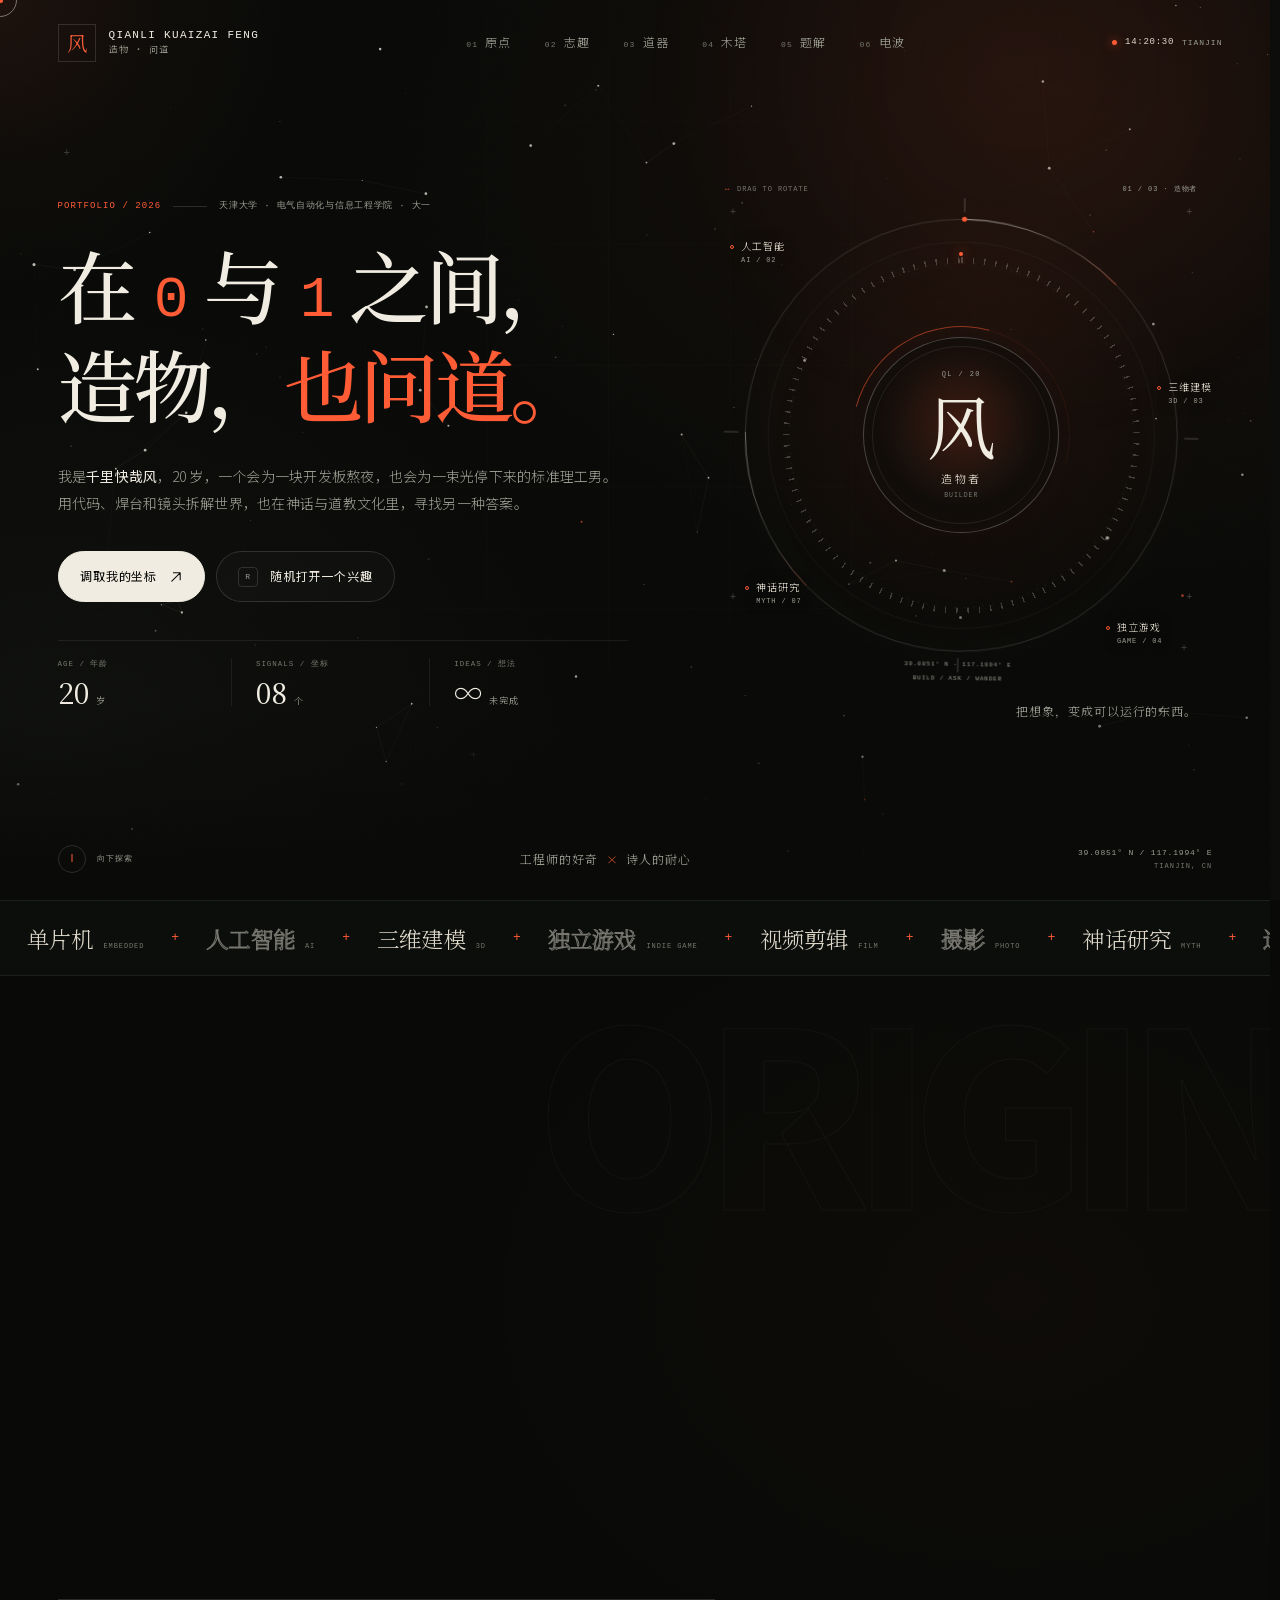
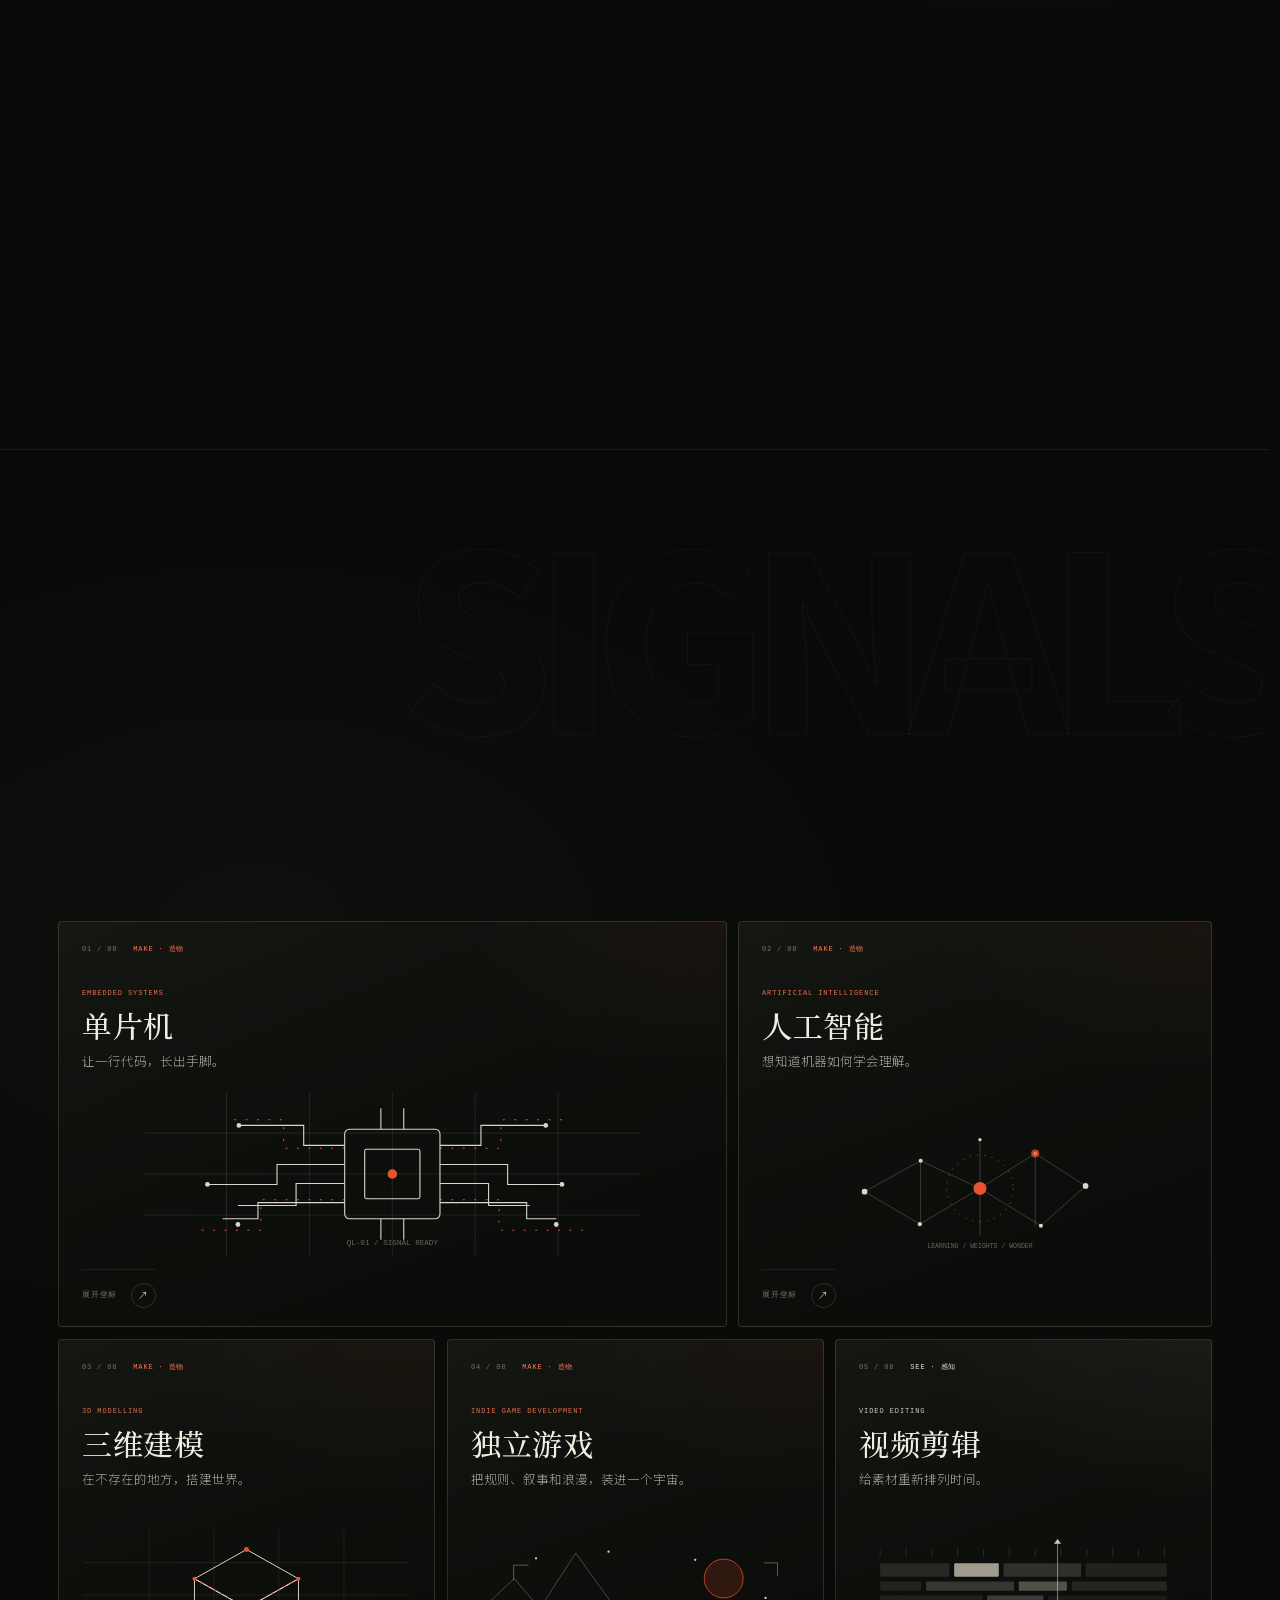
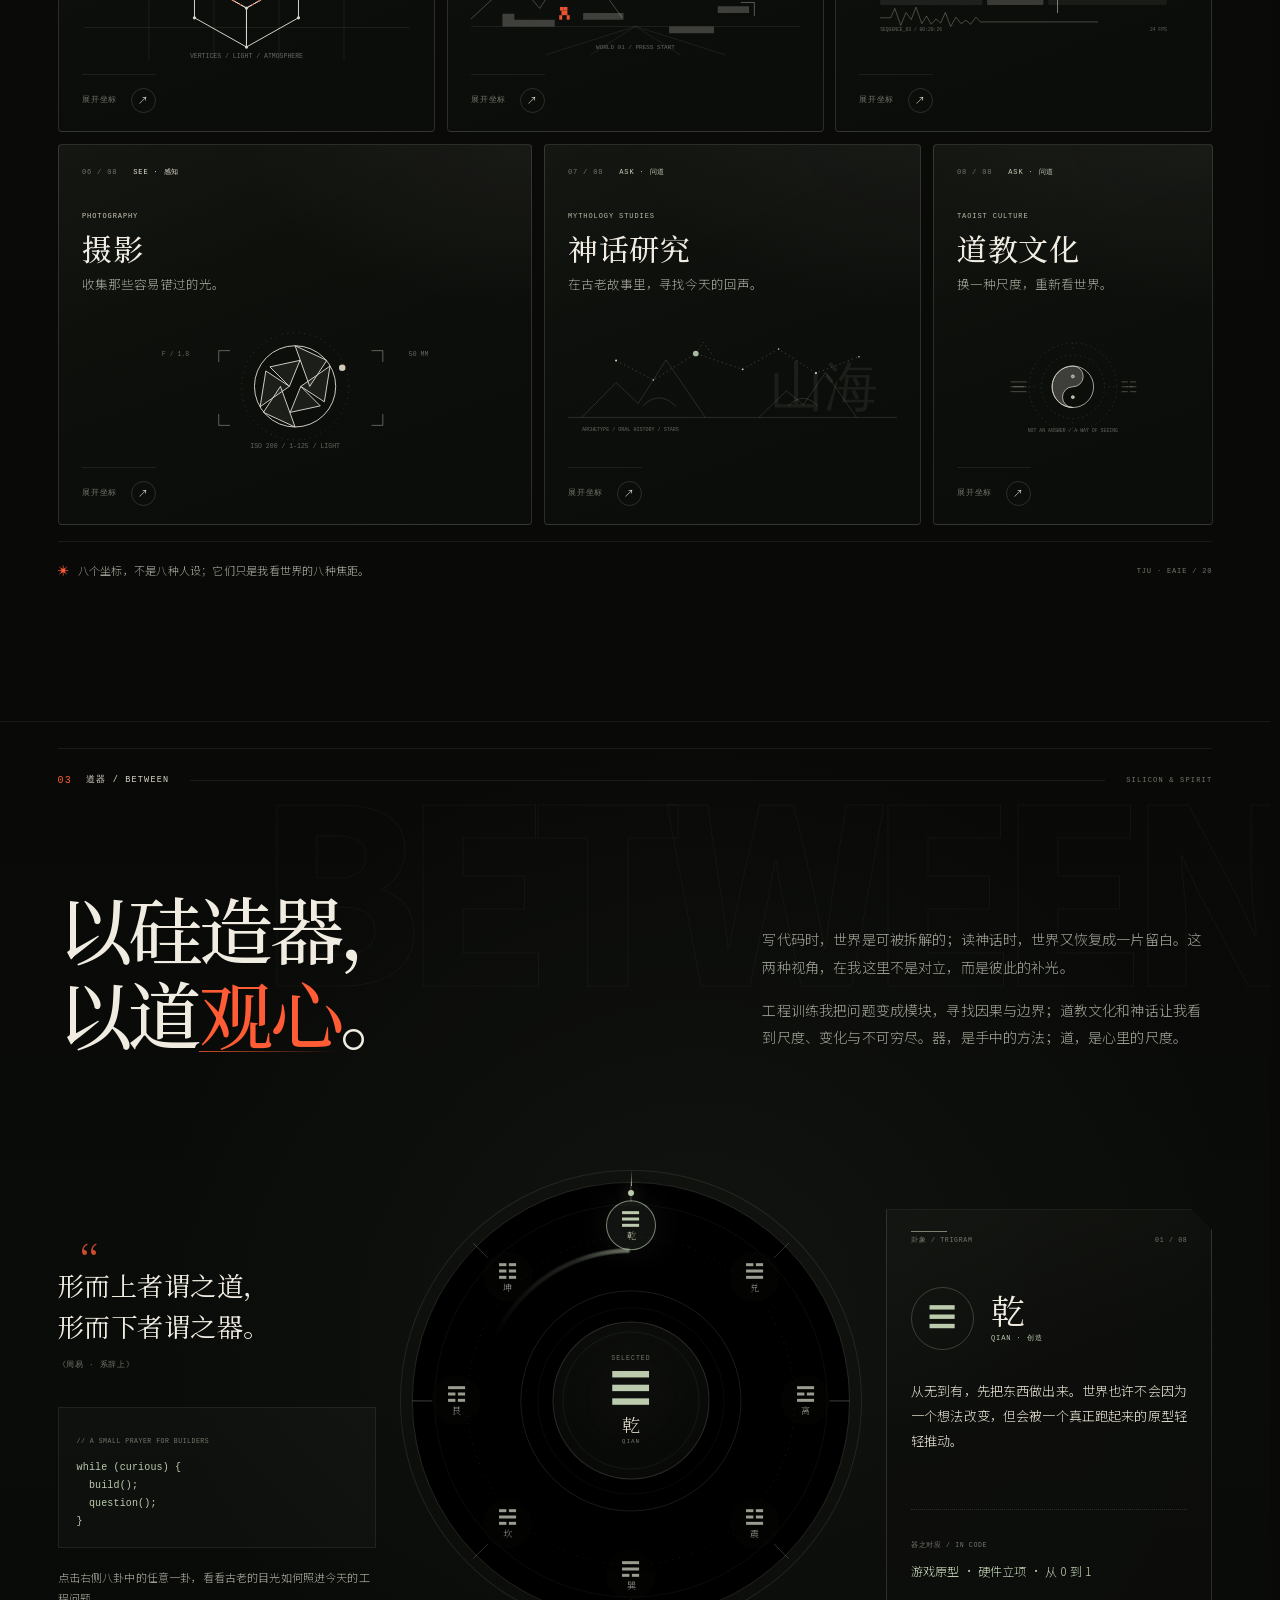
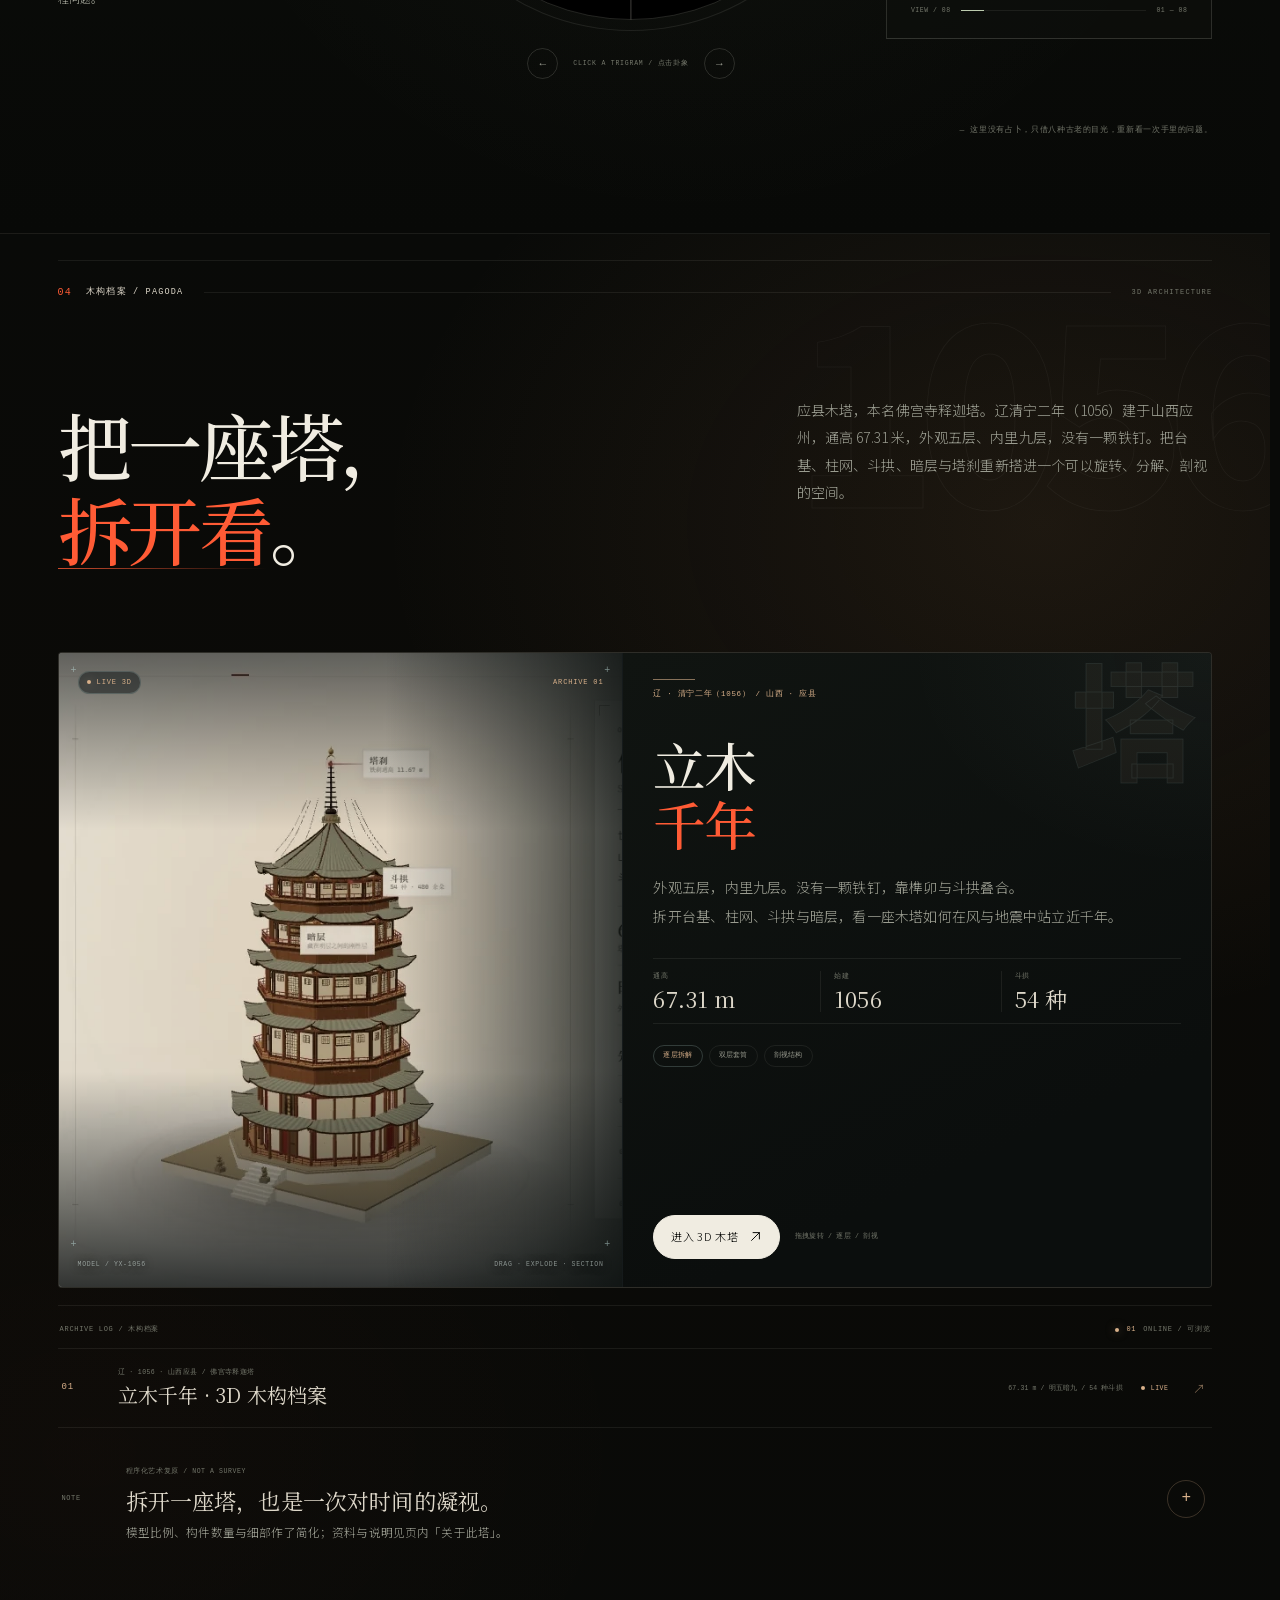
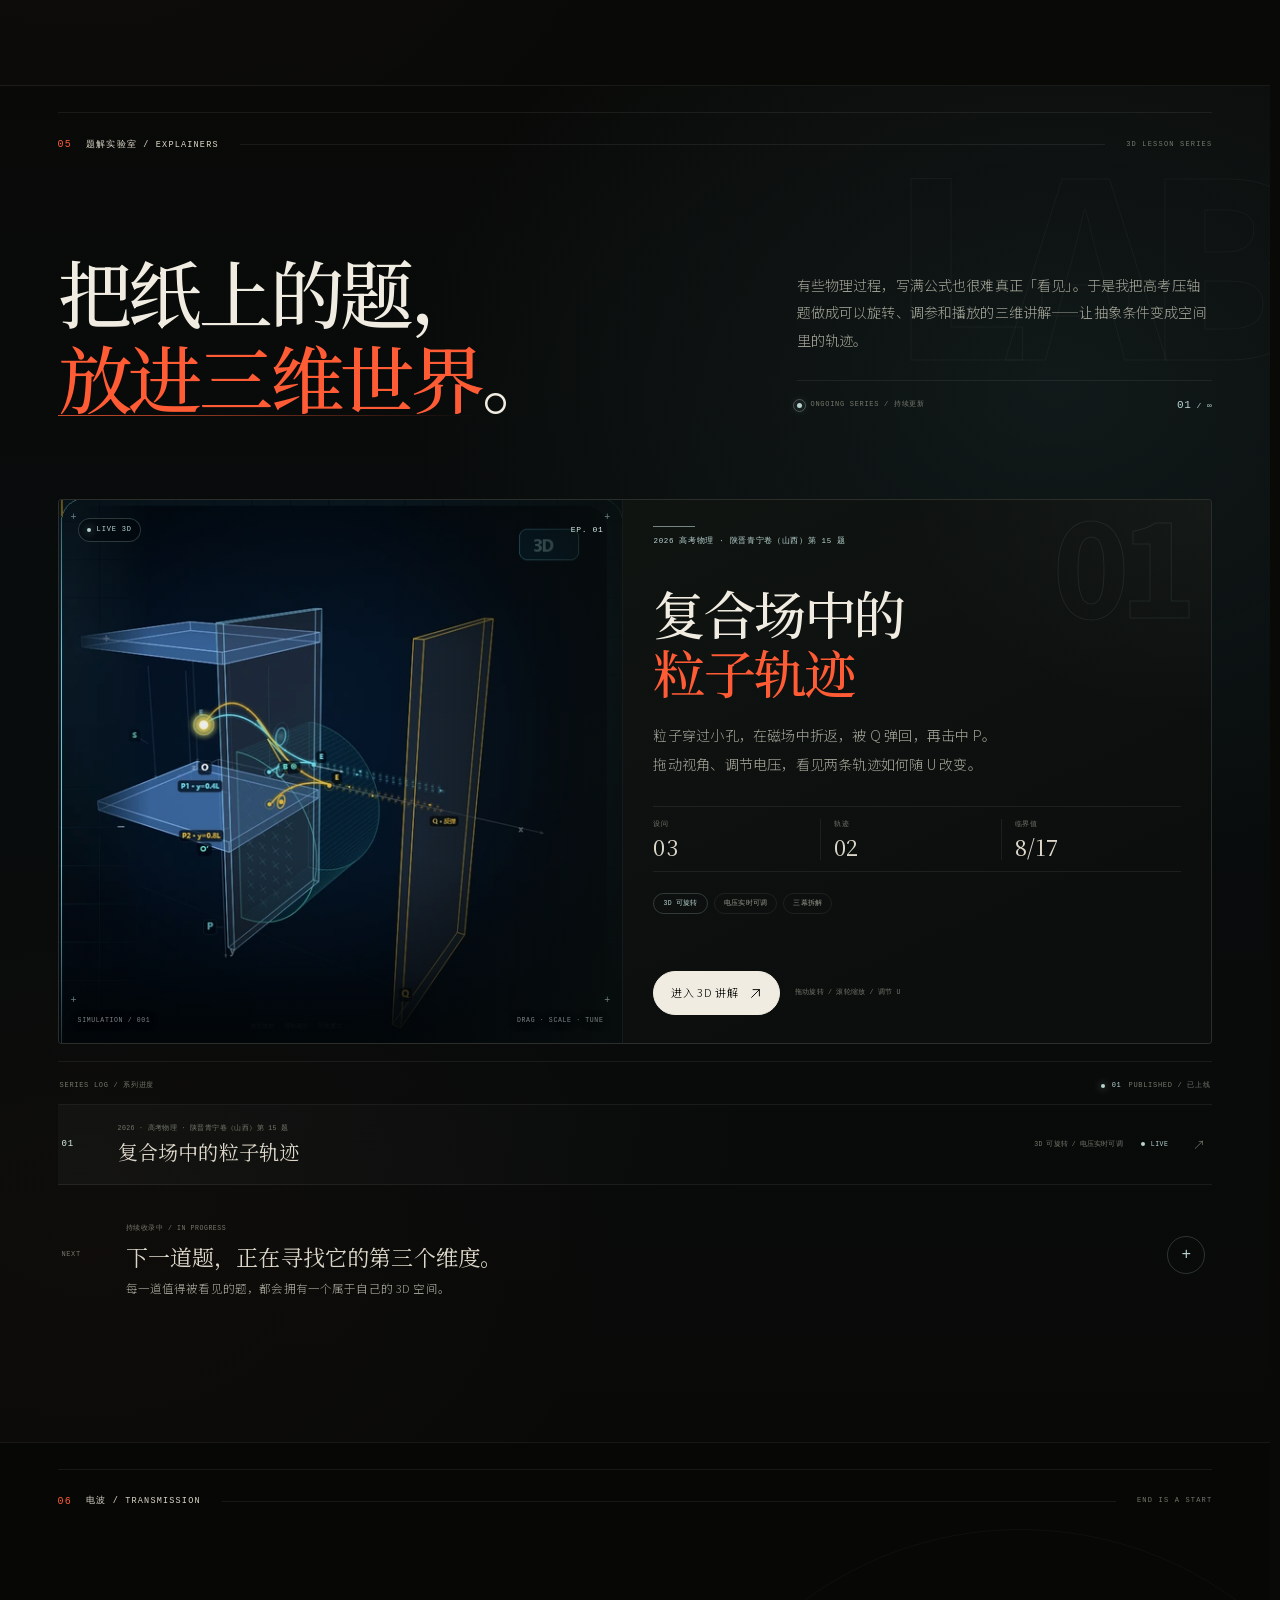
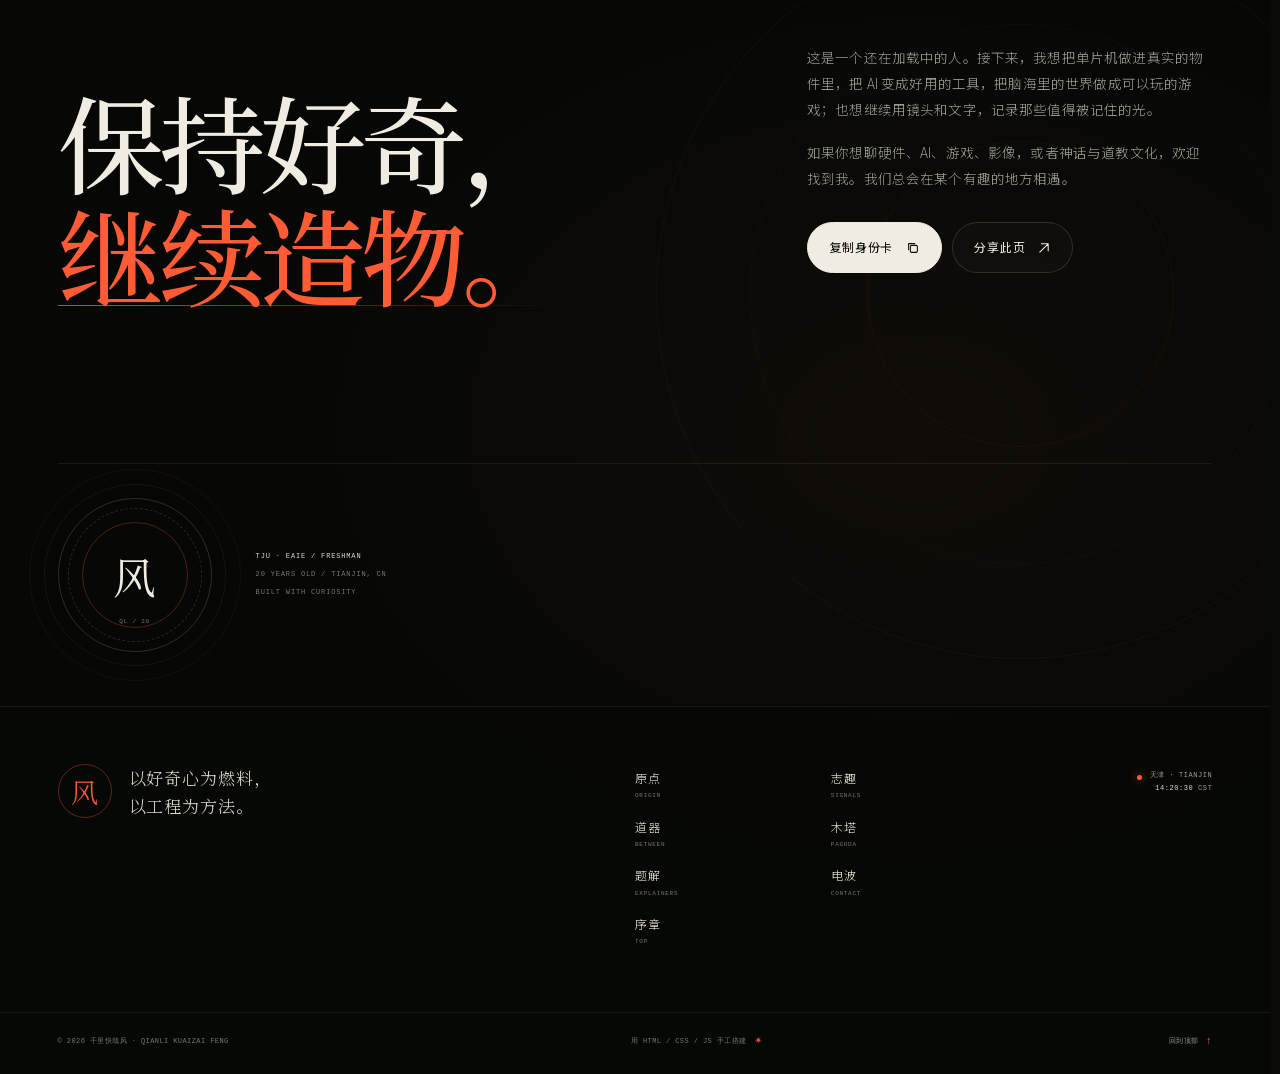
==== commit 9dca0c73: "Rename personal identity to ?????" ====
--- a/index.html
+++ b/index.html
@@ -4,17 +4,17 @@
   <meta charset="UTF-8">
   <meta name="viewport" content="width=device-width, initial-scale=1.0">
   <meta name="theme-color" content="#090a08">
-  <meta name="author" content="孟子皓">
-  <meta name="description" content="孟子皓，天津大学电气自动化与信息工程学院大一学生。用代码、焊台与镜头拆解世界，也在神话与道教文化里寻找另一种答案。个人主页、应县木塔 3D 木构档案与 3D 题解实验室。">
+  <meta name="author" content="千里快哉风">
+  <meta name="description" content="千里快哉风，天津大学电气自动化与信息工程学院大一学生。用代码、焊台与镜头拆解世界，也在神话与道教文化里寻找另一种答案。个人主页、应县木塔 3D 木构档案与 3D 题解实验室。">
   <meta property="og:type" content="website">
-  <meta property="og:title" content="孟子皓 · 造物与问道">
-  <meta property="og:description" content="在 0 与 1 之间，造物，也问道。天津大学电气自动化与信息工程学院大一学生孟子皓的个人坐标、应县木塔 3D 木构档案与 3D 题解实验室。">
+  <meta property="og:title" content="千里快哉风 · 造物与问道">
+  <meta property="og:description" content="在 0 与 1 之间，造物，也问道。天津大学电气自动化与信息工程学院大一学生千里快哉风的个人坐标、应县木塔 3D 木构档案与 3D 题解实验室。">
   <meta property="og:locale" content="zh_CN">
   <meta name="twitter:card" content="summary">
-  <meta name="twitter:title" content="孟子皓 · 造物与问道">
+  <meta name="twitter:title" content="千里快哉风 · 造物与问道">
   <meta name="twitter:description" content="在 0 与 1 之间，造物，也问道。">
-  <title>孟子皓 · 造物与问道</title>
-  <link rel="icon" href="data:image/svg+xml,%3Csvg xmlns='http://www.w3.org/2000/svg' viewBox='0 0 64 64'%3E%3Crect width='64' height='64' rx='12' fill='%23090a08'/%3E%3Ctext x='32' y='44' font-size='38' text-anchor='middle' fill='%23ff5b35' font-family='serif'%3E孟%3C/text%3E%3C/svg%3E">
+  <title>千里快哉风 · 造物与问道</title>
+  <link rel="icon" href="data:image/svg+xml,%3Csvg xmlns='http://www.w3.org/2000/svg' viewBox='0 0 64 64'%3E%3Crect width='64' height='64' rx='12' fill='%23090a08'/%3E%3Ctext x='32' y='44' font-size='38' text-anchor='middle' fill='%23ff5b35' font-family='serif'%3E%E9%A3%8E%3C/text%3E%3C/svg%3E">
   <link rel="stylesheet" href="assets/fonts.css">
   <link rel="stylesheet" href="assets/style.css">
   <link rel="stylesheet" href="assets/project-viewer.css">
@@ -24,11 +24,11 @@
   <div class="loader" id="loader" aria-hidden="true">
     <div class="loader-grid"></div>
     <div class="loader-top">
-      <span>MENG ZIHAO</span>
+      <span>QIANLI KUAIZAI FENG</span>
       <span>PERSONAL INDEX / 2026</span>
     </div>
     <div class="loader-center">
-      <span class="loader-mark">孟</span>
+      <span class="loader-mark">风</span>
       <div class="loader-copy">
         <span class="loader-cn">正在建立信号连接</span>
         <span class="loader-en">INITIALIZING CURIOSITY</span>
@@ -51,9 +51,9 @@
 
   <header class="site-header" id="siteHeader">
     <div class="header-inner">
-      <a href="#top" class="brand" aria-label="孟子皓个人主页，回到顶部">
-        <span class="brand-mark">孟</span>
-        <span class="brand-type">MENG ZIHAO<small>造物 · 问道</small></span>
+      <a href="#top" class="brand" aria-label="千里快哉风个人主页，回到顶部">
+        <span class="brand-mark">风</span>
+        <span class="brand-type">QIANLI KUAIZAI FENG<small>造物 · 问道</small></span>
       </a>
 
       <nav class="desktop-nav" aria-label="主导航">
@@ -121,7 +121,7 @@
           </h1>
 
           <p class="hero-lede" data-hero="2">
-            我是<strong>孟子皓</strong>，20 岁，一个会为一块开发板熬夜，也会为一束光停下来的<span class="no-wrap">标准理工男</span>。<span class="no-wrap">用代码</span>、焊台和镜头拆解世界，也在神话与道教文化里，寻找另一种答案。
+            我是<strong>千里快哉风</strong>，20 岁，一个会为一块开发板熬夜，也会为一束光停下来的<span class="no-wrap">标准理工男</span>。<span class="no-wrap">用代码</span>、焊台和镜头拆解世界，也在神话与道教文化里，寻找另一种答案。
           </p>
 
           <div class="hero-actions" data-hero="3">
@@ -205,8 +205,8 @@
 
                 <button class="artifact-core" id="coreBtn" type="button" aria-label="点击切换身份关键词">
                   <span class="core-ripple" id="coreRipple" aria-hidden="true"></span>
-                  <span class="core-kicker">MZ / 20</span>
-                  <span class="core-glyph" id="coreGlyph">孟</span>
+                  <span class="core-kicker">QL / 20</span>
+                  <span class="core-glyph" id="coreGlyph">风</span>
                   <span class="core-label" id="coreLabel">造物者</span>
                   <span class="core-en" id="coreEn">BUILDER</span>
                 </button>
@@ -313,7 +313,7 @@
             </div>
           </div>
 
-          <aside class="origin-aside reveal" style="--delay:.08s" aria-label="孟子皓身份卡">
+          <aside class="origin-aside reveal" style="--delay:.08s" aria-label="千里快哉风身份卡">
             <div class="id-card" id="idCard" data-tilt>
               <span class="id-shine" aria-hidden="true"></span>
               <div class="id-top">
@@ -322,10 +322,10 @@
               </div>
 
               <div class="id-main">
-                <span class="id-avatar">孟</span>
+                <span class="id-avatar">风</span>
                 <div class="id-name">
-                  <h3>孟子皓</h3>
-                  <p>MENG ZIHAO</p>
+                  <h3>千里快哉风</h3>
+                  <p>QIANLI KUAIZAI FENG</p>
                 </div>
                 <span class="id-age">20</span>
               </div>
@@ -429,7 +429,7 @@
                   <circle cx="438" cy="96" r="2.5"/><circle cx="432" cy="138" r="2.5"/>
                 </g>
                 <circle class="mcu-led" cx="260" cy="85" r="5" fill="var(--accent)"/>
-                <text x="260" y="160" text-anchor="middle" fill="currentColor" fill-opacity=".44" font-family="monospace" font-size="8">MZ-01 / SIGNAL READY</text>
+                <text x="260" y="160" text-anchor="middle" fill="currentColor" fill-opacity=".44" font-family="monospace" font-size="8">QL-01 / SIGNAL READY</text>
               </svg>
             </span>
             <span class="card-foot"><span>展开坐标</span><span class="card-open">↗</span></span>
@@ -1018,8 +1018,8 @@
           <div class="signal-seal" id="signalSeal" aria-hidden="true">
             <span class="seal-ring seal-ring-1"></span>
             <span class="seal-ring seal-ring-2"></span>
-            <span class="seal-core">孟</span>
-            <span class="seal-caption">MZ / 20</span>
+            <span class="seal-core">风</span>
+            <span class="seal-caption">QL / 20</span>
           </div>
           <div class="contact-meta">
             <span>TJU · EAIE / FRESHMAN</span>
@@ -1032,7 +1032,7 @@
       <footer class="site-footer">
         <div class="footer-top page-pad">
           <a href="#top" class="footer-brand" aria-label="回到顶部">
-            <span>孟</span>
+            <span>风</span>
             <p>以好奇心为燃料，<br>以工程为方法。</p>
           </a>
           <nav class="footer-nav" aria-label="页脚导航">
@@ -1050,7 +1050,7 @@
           </div>
         </div>
         <div class="footer-bottom page-pad">
-          <span>© 2026 孟子皓 · MENG ZIHAO</span>
+          <span>© 2026 千里快哉风 · QIANLI KUAIZAI FENG</span>
           <span>用 HTML / CSS / JS 手工搭建 <i>✳</i></span>
           <a href="#top" class="back-top">回到顶部 <span>↑</span></a>
         </div>
@@ -1068,7 +1068,7 @@
         <span class="modal-visual-index" id="modalIndex">01 / 08</span>
         <span class="modal-visual-glyph" id="modalGlyph">芯</span>
         <div class="modal-art" id="modalArt"></div>
-        <span class="modal-visual-mark">MZ · SIGNAL</span>
+        <span class="modal-visual-mark">QL · SIGNAL</span>
       </div>
       <div class="modal-content">
         <div class="modal-meta">
--- a/assets/fonts.css
+++ b/assets/fonts.css
@@ -1,11 +1,11 @@
-/* Embedded Noto CJK subsets for the MENG ZIHAO portfolio. */
+/* Embedded Noto CJK subsets for the QIANLI KUAIZAI FENG portfolio. */
 
 @font-face {
   font-family: "Noto Serif SC Local";
   font-style: normal;
   font-weight: 200 900;
   font-display: swap;
-  src: url([data-uri]